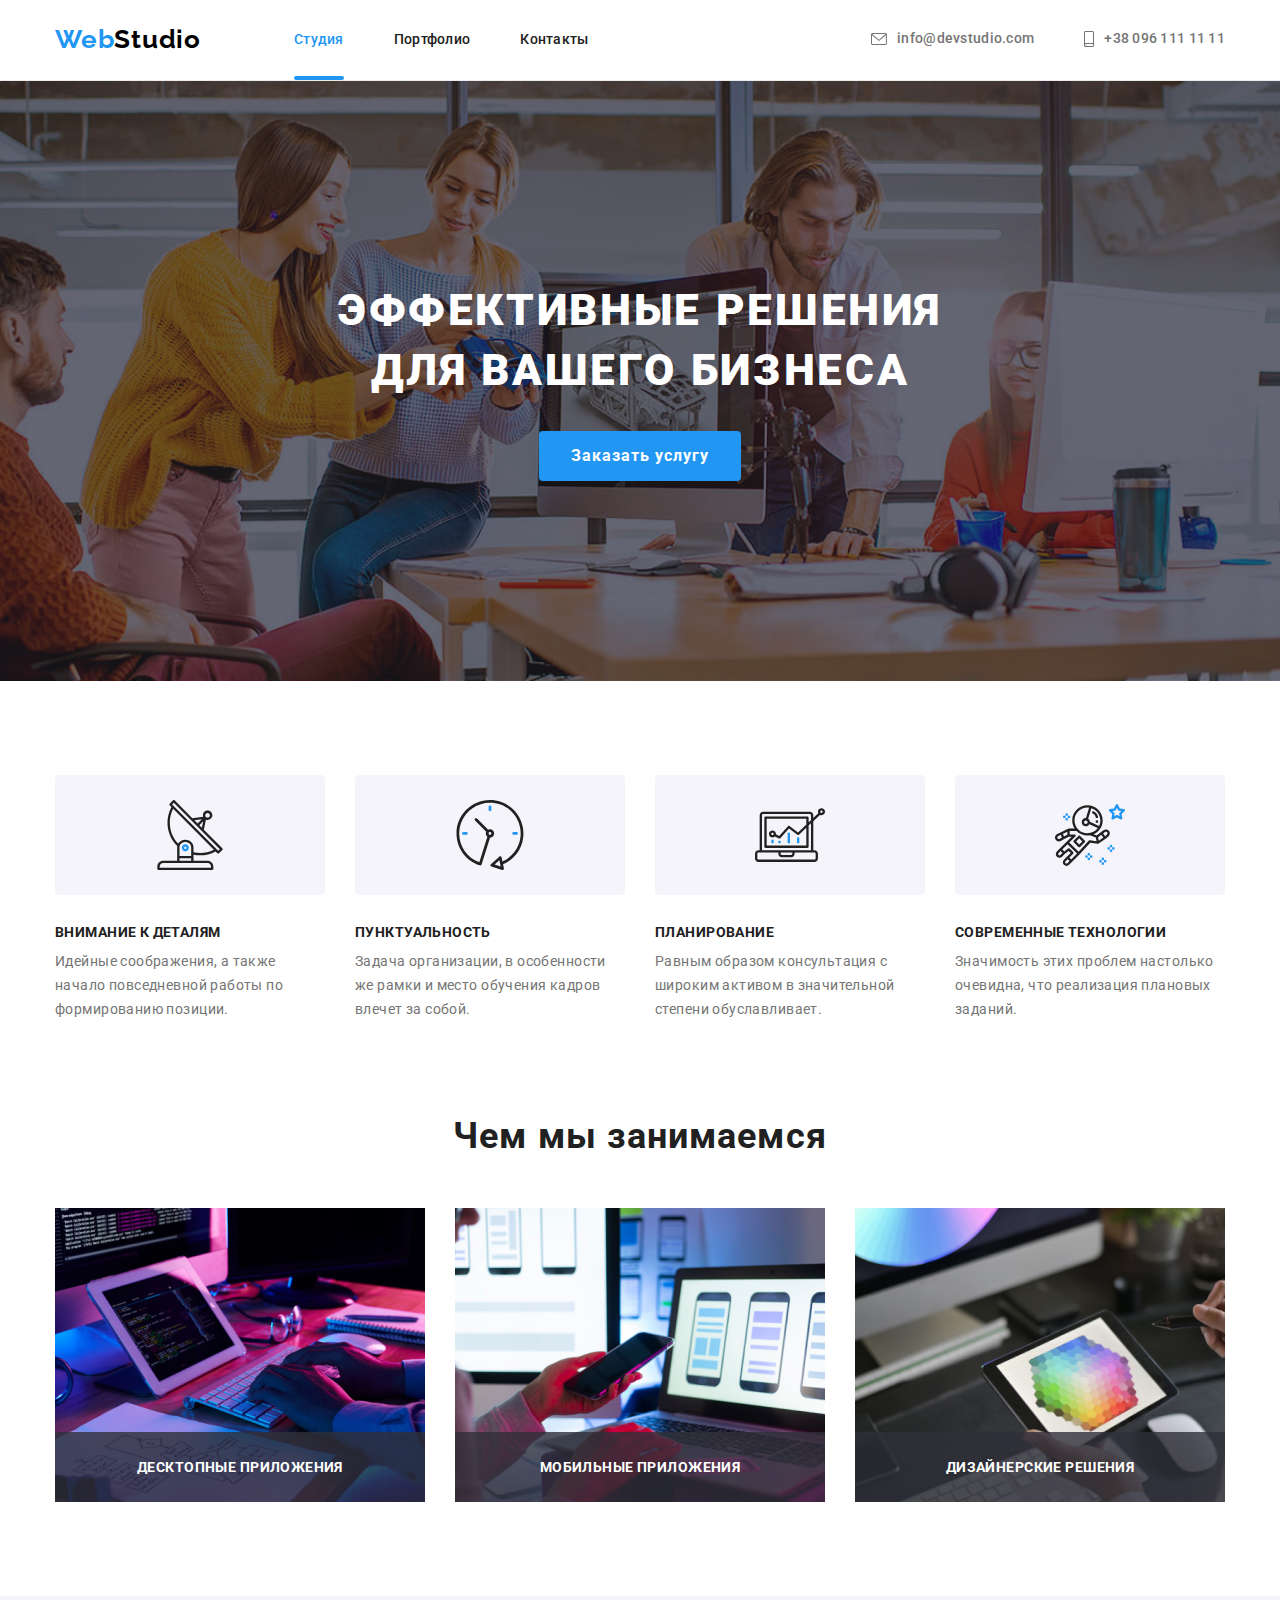
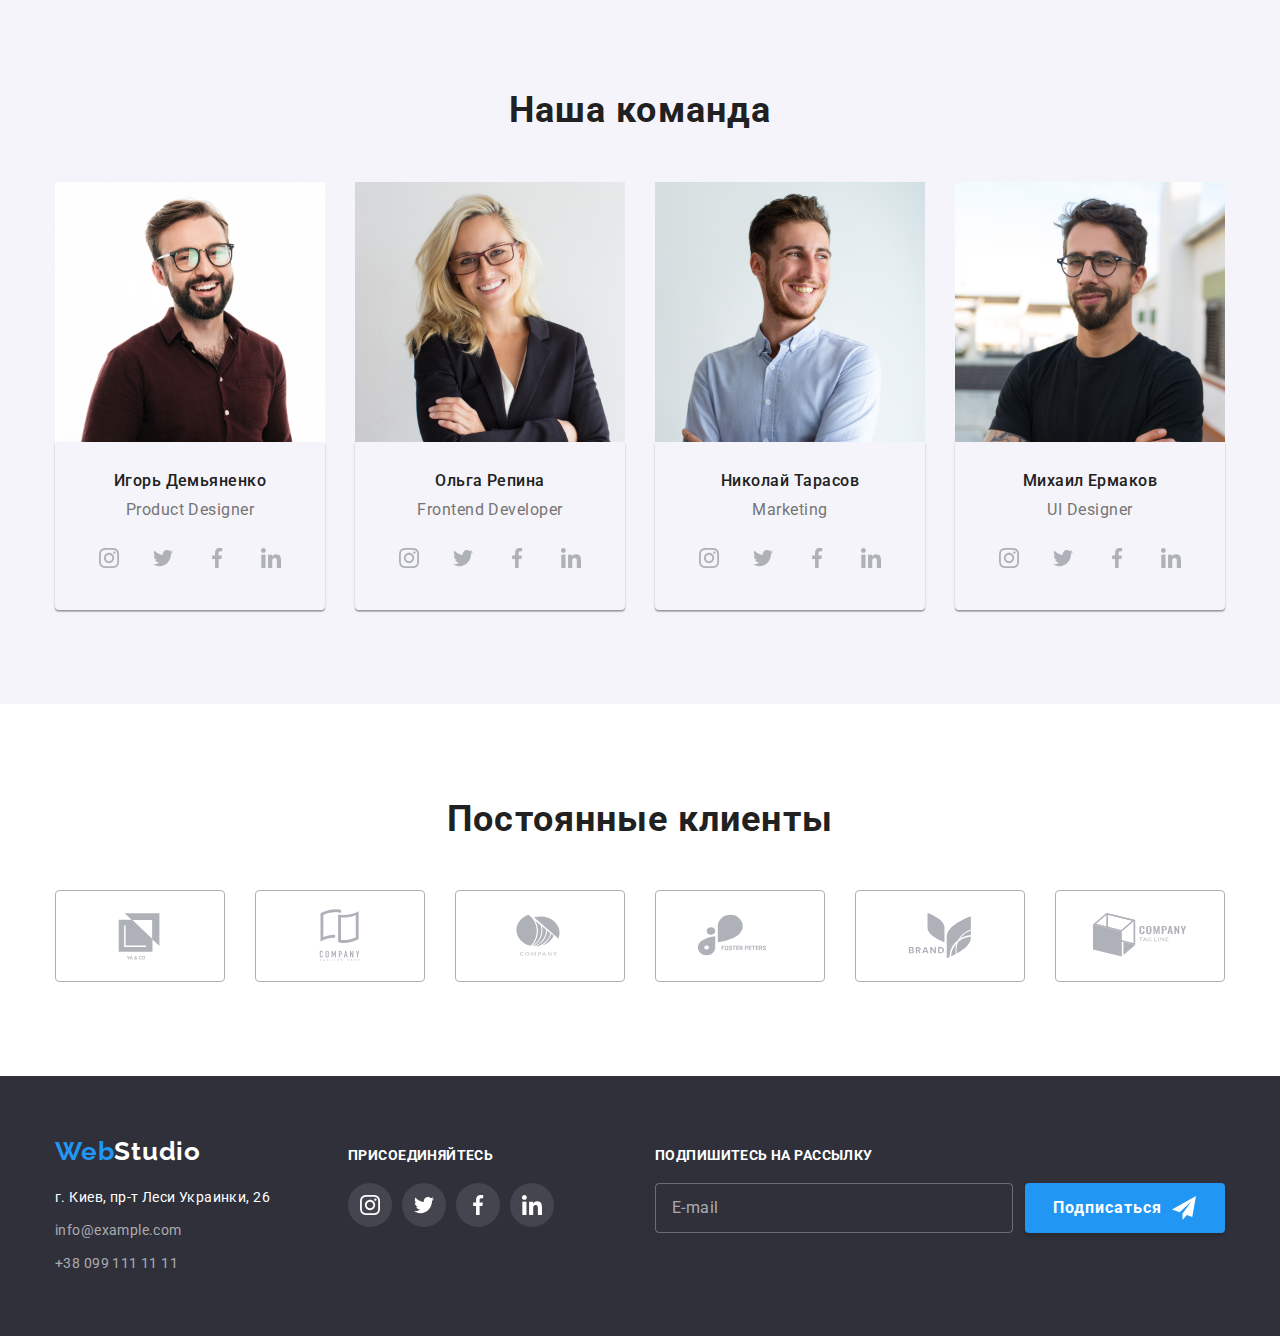
==== index.html @ 221e4234 "створив репозиторій" ====
<!DOCTYPE html>
<html lang="ru">
  <head>
    <meta charset="UTF-8" />
    <meta http-equiv="X-UA-Compatible" content="IE=edge" />
    <meta name="viewport" content="width=device-width, initial-scale=1.0" />
    <title>Студия</title>
    <link rel="preconnect" href="https://fonts.gstatic.com" />
    <link
      href="https://fonts.googleapis.com/css2?family=Raleway:wght@700&family=Roboto:wght@400;500;700;900&display=swap"
      rel="stylesheet"
    />
    <link
      rel="stylesheet"
      href="https://cdnjs.cloudflare.com/ajax/libs/modern-normalize/1.1.0/modern-normalize.min.css"
    />
    <link rel="stylesheet" href="./css/styles.css" />
  </head>
  <body>
    <!--HEADER-->
    <header class="header">
      <div class="container header-container">
        <nav class="nav-header">
          <a class="header-logo link" href="index.html">
            <span class="logo-accent">Web</span>Studio</a
          >
          <ul class="menu list">
            <li class="menu-item">
              <a class="menu-link current link" href="index.html">Студия</a>
            </li>
            <li class="menu-item"><a class="menu-link link" href="portfolio.html">Портфолио</a></li>
            <li class="menu-item"><a class="menu-link link" href="">Контакты</a></li>
          </ul>
        </nav>
        <ul class="header-contacts list">
          <li class="contacts-item">
            <a class="header-contact link" href="mailto:info@devstudio.com">
              <svg class="icon-contact" width="16" height="12">
                <use href="./images/icons.svg#icon-envelope"></use>
              </svg>
              info@devstudio.com
            </a>
          </li>
          <li class="contacts-item">
            <a class="header-contact link" href="tel:+380961111111">
              <svg class="icon-contact" width="10" height="16">
                <use href="./images/icons.svg#icon-smartphone"></use>
              </svg>
              +38 096 111 11 11</a
            >
          </li>
        </ul>
      </div>
    </header>
    <main>
      <!--HERO-->

      <section class="hero section">
        <div class="container">
          <h1 class="title-hero">Эффективные решения для вашего бизнеса</h1>
          <button class="modal-btn" type="button" data-modal-open>Заказать услугу</button>
        </div>
      </section>
      <!--FEATURES-->
      <section class="features section">
        <div class="container">
          <h2 class="features-title visually-hidden">Особенности</h2>
          <ul class="features-list list">
            <li class="features-item">
              <div class="features-container">
                <svg class="icon-features" width="70" height="70">
                  <use href="./images/icons.svg#icon-antenna"></use>
                </svg>
              </div>
              <h3 class="features-subtitle">Внимание к деталям</h3>
              <p class="features-content">
                Идейные соображения, а также начало повседневной работы по формированию позиции.
              </p>
            </li>
            <li class="features-item">
              <div class="features-container">
                <svg class="icon-features" width="70" height="70">
                  <use href="./images/icons.svg#icon-clock"></use>
                </svg>
              </div>
              <h3 class="features-subtitle">Пунктуальность</h3>
              <p class="features-content">
                Задача организации, в особенности же рамки и место обучения кадров влечет за собой.
              </p>
            </li>
            <li class="features-item">
              <div class="features-container">
                <svg class="icon-features" width="70" height="70">
                  <use href="./images/icons.svg#icon-digram"></use>
                </svg>
              </div>
              <h3 class="features-subtitle">Планирование</h3>
              <p class="features-content">
                Равным образом консультация с широким активом в значительной степени обуславливает.
              </p>
            </li>
            <li class="features-item">
              <div class="features-container">
                <svg class="icon-features" width="70" height="70">
                  <use href="./images/icons.svg#icon-astronaut"></use>
                </svg>
              </div>
              <h3 class="features-subtitle">Современные технологии</h3>
              <p class="features-content">
                Значимость этих проблем настолько очевидна, что реализация плановых заданий.
              </p>
            </li>
          </ul>
        </div>
      </section>
      <!--WHAT ARE WE DOING-->
      <section class="activity">
        <div class="container">
          <h2 class="activity-title">Чем мы занимаемся</h2>
          <ul class="activity-list list">
            <li class="activity-item">
              <img
                class="activity-img"
                src="./images/what_are_we_doing/img.jpg"
                alt="Человек работает за компютером"
                width="370"
                height="294"
              />
              <div class="activity-container">
                <p class="activity-content">Десктопные приложения</p>
              </div>
            </li>
            <li class="activity-item">
              <img
                class="activity-img"
                src="./images/what_are_we_doing/img-1.jpg"
                alt="Человек работает за ноутбуком"
                width="370"
                height="294"
              />
              <div class="activity-container">
                <p class="activity-content">Мобильные приложения</p>
              </div>
            </li>
            <li class="activity-item">
              <img
                class="activity-img"
                src="./images/what_are_we_doing/img-2.jpg"
                alt="Человек работает c планшетом"
                width="370"
                height="294"
              />
              <div class="activity-container">
                <p class="activity-content">Дизайнерские решения</p>
              </div>
            </li>
          </ul>
        </div>
      </section>
      <!--OUR TEAM-->
      <section class="team section">
        <div class="container">
          <h2 class="team-title">Наша команда</h2>
          <ul class="team-list list">
            <li class="team-item">
              <img
                class="team-img"
                src="./images/our_team/img1.jpg"
                alt="Парень"
                width="270"
                height="260"
              />
              <div class="team-card">
                <h3 class="team-subtitle">Игорь Демьяненко</h3>
                <p class="team-content" lang="en">Product Designer</p>
                <ul class="social-list list">
                  <li class="social-item">
                    <a href="" class="social-link">
                      <svg class="icon-social" width="20" height="20">
                        <use href="./images/icons.svg#icon-instagram"></use>
                      </svg>
                    </a>
                  </li>
                  <li class="social-item">
                    <a href="" class="social-link">
                      <svg class="icon-social" width="20" height="20">
                        <use href="./images/icons.svg#icon-twitter"></use>
                      </svg>
                    </a>
                  </li>
                  <li class="social-item">
                    <a href="" class="social-link">
                      <svg class="icon-social" width="20" height="20">
                        <use href="./images/icons.svg#icon-facebook"></use>
                      </svg>
                    </a>
                  </li>
                  <li class="social-item">
                    <a href="" class="social-link">
                      <svg class="icon-social" width="20" height="20">
                        <use href="./images/icons.svg#icon-linkedin"></use>
                      </svg>
                    </a>
                  </li>
                </ul>
              </div>
            </li>
            <li class="team-item">
              <img
                class="team-img"
                src="./images/our_team/img2.jpg"
                alt="Девушка"
                width="270"
                height="260"
              />
              <div class="team-card">
                <h3 class="team-subtitle">Ольга Репина</h3>
                <p class="team-content" lang="en">Frontend Developer</p>
                <ul class="social-list list">
                  <li class="social-item">
                    <a href="" class="social-link">
                      <svg class="icon-social" width="20" height="20">
                        <use href="./images/icons.svg#icon-instagram"></use>
                      </svg>
                    </a>
                  </li>
                  <li class="social-item">
                    <a href="" class="social-link">
                      <svg class="icon-social" width="20" height="20">
                        <use href="./images/icons.svg#icon-twitter"></use>
                      </svg>
                    </a>
                  </li>
                  <li class="social-item">
                    <a href="" class="social-link">
                      <svg class="icon-social" width="20" height="20">
                        <use href="./images/icons.svg#icon-facebook"></use>
                      </svg>
                    </a>
                  </li>
                  <li class="social-item">
                    <a href="" class="social-link">
                      <svg class="icon-social" width="20" height="20">
                        <use href="./images/icons.svg#icon-linkedin"></use>
                      </svg>
                    </a>
                  </li>
                </ul>
              </div>
            </li>
            <li class="team-item">
              <img
                class="team-img"
                src="./images/our_team/img3.jpg"
                alt="Парень"
                width="270"
                height="260"
              />
              <div class="team-card">
                <h3 class="team-subtitle">Николай Тарасов</h3>
                <p class="team-content" lang="en">Marketing</p>
                <ul class="social-list list">
                  <li class="social-item">
                    <a href="" class="social-link">
                      <svg class="icon-social" width="20" height="20">
                        <use href="./images/icons.svg#icon-instagram"></use>
                      </svg>
                    </a>
                  </li>
                  <li class="social-item">
                    <a href="" class="social-link">
                      <svg class="icon-social" width="20" height="20">
                        <use href="./images/icons.svg#icon-twitter"></use>
                      </svg>
                    </a>
                  </li>
                  <li class="social-item">
                    <a href="" class="social-link">
                      <svg class="icon-social" width="20" height="20">
                        <use href="./images/icons.svg#icon-facebook"></use>
                      </svg>
                    </a>
                  </li>
                  <li class="social-item">
                    <a href="" class="social-link">
                      <svg class="icon-social" width="20" height="20">
                        <use href="./images/icons.svg#icon-linkedin"></use>
                      </svg>
                    </a>
                  </li>
                </ul>
              </div>
            </li>
            <li class="team-item">
              <img
                class="team-img"
                src="./images/our_team/img4.jpg"
                alt="Парень"
                width="270"
                height="260"
              />
              <div class="team-card">
                <h3 class="team-subtitle">Михаил Ермаков</h3>
                <p class="team-content" lang="en">UI Designer</p>
                <ul class="social-list list">
                  <li class="social-item">
                    <a href="" class="social-link">
                      <svg class="icon-social" width="20" height="20">
                        <use href="./images/icons.svg#icon-instagram"></use>
                      </svg>
                    </a>
                  </li>
                  <li class="social-item">
                    <a href="" class="social-link">
                      <svg class="icon-social" width="20" height="20">
                        <use href="./images/icons.svg#icon-twitter"></use>
                      </svg>
                    </a>
                  </li>
                  <li class="social-item">
                    <a href="" class="social-link">
                      <svg class="icon-social" width="20" height="20">
                        <use href="./images/icons.svg#icon-facebook"></use>
                      </svg>
                    </a>
                  </li>
                  <li class="social-item">
                    <a href="" class="social-link">
                      <svg class="icon-social" width="20" height="20">
                        <use href="./images/icons.svg#icon-linkedin"></use>
                      </svg>
                    </a>
                  </li>
                </ul>
              </div>
            </li>
          </ul>
        </div>
      </section>
      <!--CUSTOMERS-->
      <section class="customers section">
        <div class="container">
          <h2 class="customers-title">Постоянные клиенты</h2>
          <ul class="customers-list list">
            <li class="customers-item">
              <a href="" class="customers-link">
                <svg class="icon-customers" width="106" height="60">
                  <use href="./images/icons.svg#icon-logo"></use>
                </svg>
              </a>
            </li>
            <li class="customers-item">
              <a href="" class="customers-link">
                <svg class="icon-customers" width="106" height="60">
                  <use href="./images/icons.svg#icon-logoa"></use>
                </svg>
              </a>
            </li>
            <li class="customers-item">
              <a href="" class="customers-link">
                <svg class="icon-customers" width="106" height="60">
                  <use href="./images/icons.svg#icon-logob"></use>
                </svg>
              </a>
            </li>
            <li class="customers-item">
              <a href="" class="customers-link">
                <svg class="icon-customers" width="106" height="60">
                  <use href="./images/icons.svg#icon-logoc"></use>
                </svg>
              </a>
            </li>
            <li class="customers-item">
              <a href="" class="customers-link">
                <svg class="icon-customers" width="106" height="60">
                  <use href="./images/icons.svg#icon-logod"></use>
                </svg>
              </a>
            </li>
            <li class="customers-item">
              <a href="" class="customers-link">
                <svg class="icon-customers" width="106" height="60">
                  <use href="./images/icons.svg#icon-logoe"></use>
                </svg>
              </a>
            </li>
          </ul>
        </div>
      </section>
    </main>
    <!--FOOTER-->
    <footer class="footer">
      <div class="container footer-container">
        <div class="footer-nav">
          <a class="footer-logo link" href="index.html">
            <span class="logo-accent">Web</span>Studio</a
          >
          <address class="footer-address">
            <ul class="footer-list list">
              <li class="footer-item">
                <a
                  class="address-link link"
                  href="https://goo.gl/maps/ND7j1SrMeyqqvY4t7"
                  target="_blank"
                  rel="noopener noreferrer"
                  >г. Киев, пр-т Леси Украинки, 26</a
                >
              </li>
              <li class="footer-item">
                <a class="footer-contact link" href="mailto:info@example.com">info@example.com</a>
              </li>
              <li class="footer-item">
                <a class="footer-contact link" href="tel:+380991111111">+38 099 111 11 11</a>
              </li>
            </ul>
          </address>
        </div>

        <div class="join">
          <p class="footer-content">Присоединяйтесь</p>
          <ul class="join-list list">
            <li class="join-item">
              <a href="" class="join-link link">
                <svg class="icon-join" width="20" height="20">
                  <use href="./images/icons.svg#icon-instagram"></use>
                </svg>
              </a>
            </li>
            <li class="join-item">
              <a href="" class="join-link link">
                <svg class="icon-join" width="20" height="20">
                  <use href="./images/icons.svg#icon-twitter"></use>
                </svg>
              </a>
            </li>
            <li class="join-item">
              <a href="" class="join-link link">
                <svg class="icon-join" width="20" height="20">
                  <use href="./images/icons.svg#icon-facebook"></use>
                </svg>
              </a>
            </li>
            <li class="join-item">
              <a href="" class="join-link link">
                <svg class="icon-join" width="20" height="20">
                  <use href="./images/icons.svg#icon-linkedin"></use>
                </svg>
              </a>
            </li>
          </ul>
        </div>
        <form action="#" class="footer-form">
          <p class="footer-form-text">Подпишитесь на рассылку</p>
          <div class="footer-form-container">
            <input
              type="email"
              class="footer-input"
              placeholder="E-mail"
              name="user-mail"
              required
            />
            <button type="submit" class="footer-btn">Подписаться</button>
          </div>
        </form>
      </div>
    </footer>
    <div class="backdrop is-hidden" data-modal>
      <div class="modal">
        <button type="button" data-modal-close class="close-btn">
          <svg class="icon-cls" width="18px" height="18px">
            <use href="./images/icons.svg#icon-close"></use>
          </svg>
        </button>
        <form action="#" class="modal-form">
          <p class="modal-head">Оставьте свои данные, мы вам перезвоним</p>
          <label class="modal-field">
            Имя
            <span class="modal-input-container">
              <input
                type="text"
                class="modal-input"
                name="user-name"
                minlength="2"
                pattern="[a-zA-Zа-яёА-ЯЁ]+"
                title="Имя должно содержать только буквы"
                required
              />
              <svg class="icon-modal-form" width="18" height="18">
                <use href="./images/icons.svg#icon-person"></use>
              </svg>
            </span>
          </label>
          <label class="modal-field">
            Телефон
            <span class="modal-input-container">
              <input
                type="tel"
                class="modal-input"
                name="user-phone"
                pattern="[0-9]{3}-[0-9]{3}-[0-9]{2}-[0-9]{2}"
                title="067-123-45-67"
                required
              />
              <svg class="icon-modal-form" width="18" height="18">
                <use href="./images/icons.svg#icon-phone"></use>
              </svg>
            </span>
          </label>
          <label class="modal-field">
            Почта
            <span class="modal-input-container">
              <input type="email" class="modal-input" name="user-mail" required />
              <svg class="icon-modal-form" width="18" height="18">
                <use href="./images/icons.svg#icon-email"></use>
              </svg>
            </span>
          </label>
          <label class="modal-field-message">
            Комментарий
            <textarea
              name="user-message"
              class="modal-message"
              placeholder="Введите текст"
            ></textarea>
          </label>
          <input
            type="checkbox"
            class="modal-checkbox visually-hidden"
            name="accept-policy"
            id="accept-policy"
          />
          <label for="accept-policy" class="modal-checkbox-label"
            >Соглашаюсь с рассылкой и принимаю&nbsp;
            <a href="#" class="modal-label-link">Условия договора</a>
          </label>
          <button type="submit" class="modal-form-btn">Отправить</button>
        </form>
      </div>
    </div>
    <script src="./js/modal.js"></script>
  </body>
</html>
---- css/styles.css ----
:root {
  --accent-color: #2196f3;
  --main-color: #212121;
  --second-color: #757575;
  --third-color: #ffffff;
  --background-color: #c4c4c4;
  --footer-color: #2f303a;
  --logo-color: #000000;
  --button-color: #188ce8;
  --icons-color: #afb1b8;
  --social-color: rgba(255, 255, 255, 0.1);
  --contacts-color: rgba(255, 255, 255, 0.6);
  --gradient-color: rgba(47, 48, 58, 0.4);
  --activity-color: rgba(47, 48, 58, 0.8);
  --backdrop-color: rgba(0, 0, 0, 0.2);
  --container-color: #f5f4fa;
  --overlay-color: rgba(33, 150, 243, 0.9);
  --card-shadow: 0px 1px 3px rgba(0, 0, 0, 0.12), 0px 1px 1px rgba(0, 0, 0, 0.14),
    0px 2px 1px rgba(0, 0, 0, 0.2);
  --btn-shadow: 0px 3px 1px rgba(0, 0, 0, 0.1), 0px 1px 2px rgba(0, 0, 0, 0.08),
    0px 2px 2px rgba(0, 0, 0, 0.12);
  --portfolio-shadow: 0px 1px 1px rgba(0, 0, 0, 0.12), 0px 4px 4px rgba(0, 0, 0, 0.06),
    1px 4px 6px rgba(0, 0, 0, 0.16);
}
.list {
  list-style: none;
}
.link {
  text-decoration: none;
}
body {
  font-family: 'Roboto', sans-serif;
  color: var(--main-color);
}
h1,
h2,
h3,
p,
ul {
  margin-top: 0px;
  margin-bottom: 0px;
}
ul {
  padding-left: 0px;
}
img {
  display: block;
  max-width: 100%;
  height: auto;
}

.container {
  width: 1200px;
  margin-left: auto;
  margin-right: auto;
  padding-left: 15px;
  padding-right: 15px;
}

.visually-hidden {
  position: absolute;
  clip: rect(0 0 0 0);
  width: 1px;
  height: 1px;
  margin: -1px;
}
.section {
  padding-top: 94px;
  padding-bottom: 94px;
}

/*=======HEADER=========*/
.header-container {
  display: flex;
  align-items: center;
  justify-content: space-between;
}
.header {
  padding-top: 24px;
  padding-bottom: 25px;
  border-bottom: 1px solid #ececec;
}
.nav-header {
  display: flex;
  align-items: center;
}
.menu {
  display: flex;
  align-items: center;
}

.menu-item:not(:last-child) {
  margin-right: 50px;
}
.header-contacts {
  display: flex;
  align-items: center;
}
.logo-accent {
  font-family: 'Raleway', sans-serif;
  font-weight: 700;
  font-size: 26px;
  line-height: 1.19;
  letter-spacing: 0.03em;
  color: var(--accent-color);
}
.header-logo {
  font-family: 'Raleway', sans-serif;
  font-weight: 700;
  font-size: 26px;
  line-height: 1.19;
  letter-spacing: 0.03em;
  color: var(--logo-color);
  margin-right: 93px;
}

.menu-link {
  position: relative;
  font-weight: 500;
  font-size: 14px;
  line-height: 1.14;
  letter-spacing: 0.02em;
  color: var(--main-color);
  transition: color 250ms cubic-bezier(0.4, 0, 0.2, 1);
}
.menu-link.current {
  color: var(--accent-color);
}
.menu-link.current::after {
  display: block;
  content: '';
  position: absolute;
  bottom: -33px;
  width: 100%;
  height: 4px;
  border-radius: 2px;
  background-color: var(--accent-color);
}

.menu-link:hover,
.menu-link:focus {
  color: var(--accent-color);
}
.header-contact {
  font-weight: 500;
  font-size: 14px;
  line-height: 1.14;
  letter-spacing: 0.02em;
  color: var(--second-color);
  display: flex;
  justify-content: center;
  align-items: center;
  transition: color 250ms cubic-bezier(0.4, 0, 0.2, 1);
}

.header-contact:hover,
.header-contact:focus {
  color: var(--accent-color);
}
.icon-contact {
  margin-right: 10px;
  display: block;
  fill: var(--second-color);
}
.header-contact:hover .icon-contact,
.header-contact:focus .icon-contact {
  fill: var(--accent-color);
}

.contacts-item:not(:last-child) {
  margin-right: 50px;
}

/*=======END HEADER=========*/
/*=======HERO=========*/
.hero {
  background-color: var(--background-color);
  text-align: center;
  padding-top: 200px;
  padding-bottom: 200px;
  max-width: 1600px;
  margin: auto;
  background-image: linear-gradient(var(--gradient-color), var(--gradient-color)),
    url(../images/hero/hero.jpg);
  background-repeat: no-repeat;
  background-position: center;
}

.title-hero {
  width: 696px;
  margin-bottom: 30px;
  margin-left: auto;
  margin-right: auto;
  font-weight: 900;
  font-size: 44px;
  line-height: 1.36;
  letter-spacing: 0.06em;
  text-transform: uppercase;
  color: var(--third-color);
}
.modal-btn {
  min-width: 200px;
  border-radius: 4px;
  padding: 10px 32px;
  border: 0px;
  font-family: 'Roboto', sans-serif;
  font-weight: 700;
  font-size: 16px;
  line-height: 1.87;
  letter-spacing: 0.06em;
  color: var(--third-color);
  cursor: pointer;
  background-color: var(--accent-color);
  transition: background-color 250ms cubic-bezier(0.4, 0, 0.2, 1);
}

.modal-btn:hover,
.modal-btn:focus {
  background-color: var(--button-color);
}
/*=======END HERO=========*/

/*=======FEATURES=========*/

.features-list {
  display: flex;
}
.features-item {
  width: 270px;
}
.features-container {
  display: flex;
  justify-content: center;
  align-items: center;
  width: 270px;
  height: 120px;
  background-color: var(--container-color);
  border-radius: 4px;
  margin-bottom: 30px;
}
.features-item:not(:last-child) {
  margin-right: 30px;
}
.features-subtitle {
  margin-bottom: 10px;
  font-weight: 700;
  font-size: 14px;
  line-height: 1.14;
  letter-spacing: 0.03em;
  text-transform: uppercase;
}
.features-content {
  font-size: 14px;
  line-height: 1.71;
  letter-spacing: 0.03em;
  color: var(--second-color);
}
/*=======END FEATURES=========*/

/*=======WHAT ARE WE DOING=========*/
.activity {
  padding-bottom: 94px;
}
.activity-item {
  position: relative;
  width: 370px;
}

.activity-title {
  font-weight: 700;
  font-size: 36px;
  line-height: 1.16;
  letter-spacing: 0.03em;
  text-align: center;
  margin-bottom: 50px;
}
.activity-list {
  display: flex;
  justify-content: space-between;
}
.activity-content {
  font-weight: bold;
  font-size: 14px;
  line-height: 16px;
  text-align: center;
  letter-spacing: 0.03em;
  text-transform: uppercase;
  color: var(--third-color);
}
.activity-container {
  position: absolute;
  transform: translateY(-100%);
  display: flex;
  align-items: center;
  justify-content: center;
  width: 100%;
  height: 70px;
  background-color: var(--activity-color);
}
/*=======END WHAT ARE WE DOING=========*/

/*=======OUR TEAM=========*/
.team {
  background-color: #f5f4fa;
}

.team-title {
  font-weight: 700;
  font-size: 36px;
  line-height: 1.16;
  letter-spacing: 0.03em;
  text-align: center;
  margin-bottom: 50px;
}
.team-list {
  display: flex;
  margin-top: -30px;
  margin-left: -30px;
  flex-wrap: wrap;
}
.team-item {
  width: 270px;
  margin-top: 30px;
  margin-left: 30px;
}
.team-card {
  box-shadow: var(--card-shadow);
  border-radius: 0px 0px 4px 4px;
  padding-top: 30px;
  padding-bottom: 30px;
}
.team-subtitle {
  font-weight: 500;
  font-size: 16px;
  line-height: 1.18;
  letter-spacing: 0.03em;
  text-align: center;
  margin-bottom: 10px;
}
.team-content {
  font-size: 16px;
  line-height: 1.18;
  letter-spacing: 0.03em;
  color: var(--second-color);
  text-align: center;
  margin-bottom: 16px;
}
.social-list {
  display: flex;
  justify-content: center;
}
.social-link {
  display: flex;
  justify-content: center;
  align-items: center;
  width: 44px;
  height: 44px;
  border-radius: 50%;
  fill: var(--icons-color);
  transition: fill 250ms cubic-bezier(0.4, 0, 0.2, 1),
    background-color 250ms cubic-bezier(0.4, 0, 0.2, 1);
}
.social-item:not(:last-child) {
  margin-right: 10px;
}
.social-link:hover,
.social-link:focus {
  background-color: var(--accent-color);
  fill: var(--third-color);
}
/*=======END OUR TEAM=========*/
/*=======CUSTOMERS=======*/
.customers-title {
  font-weight: 700;
  font-size: 36px;
  line-height: 42px;
  text-align: center;
  letter-spacing: 0.03em;
  margin-bottom: 50px;
}
.customers-list {
  display: flex;
  justify-content: space-between;
}
.customers-item {
  width: 170px;
  height: 92px;
}
.customers-link {
  display: flex;
  justify-content: center;
  align-items: center;
  width: 100%;
  height: 100%;
  border: var(--icons-color) 1px solid;
  border-radius: 4px;
  transition: border-color 250ms cubic-bezier(0.4, 0, 0.2, 1);
}

.customers-link:hover,
.customers-link:focus {
  fill: var(--accent-color);
  border-color: var(--accent-color);
}
.icon-customers {
  fill: var(--icons-color);
  transition: fill 250ms cubic-bezier(0.4, 0, 0.2, 1);
}
.customers-link:hover .icon-customers,
.customers-link:focus .icon-customers {
  fill: var(--accent-color);
}
/*=======END CUSTOMERS=======*/
/*=======FOOTER=========*/
.footer {
  background-color: var(--footer-color);
  padding-top: 60px;
  padding-bottom: 60px;
}

.footer-logo {
  display: inline-block;
  font-family: 'Raleway', sans-serif;
  font-weight: 700;
  font-size: 26px;
  line-height: 1.19;
  letter-spacing: 0.03em;
  color: var(--third-color);
  margin-bottom: 20px;
}
.footer-item:not(:last-child) {
  margin-bottom: 9px;
}
.address-link {
  display: inline-block;
  font-style: normal;
  font-weight: 400;
  font-size: 14px;
  line-height: 1.71;
  letter-spacing: 0.03em;
  color: var(--third-color);
  transition: color 250ms cubic-bezier(0.4, 0, 0.2, 1);
}
.address-link:hover,
.address-link:focus {
  color: var(--accent-color);
}
.footer-contact {
  display: inline-block;
  font-style: normal;
  font-weight: 400;
  font-size: 14px;
  line-height: 1.71;
  letter-spacing: 0.03em;
  color: var(--contacts-color);
  transition: color 250ms cubic-bezier(0.4, 0, 0.2, 1);
}
.footer-contact:hover,
.footer-contact:focus {
  color: var(--accent-color);
}
.footer-content {
  font-weight: bold;
  font-size: 14px;
  line-height: 16px;
  letter-spacing: 0.03em;
  text-transform: uppercase;
  color: var(--third-color);
  margin-bottom: 20px;
}
.footer-container {
  display: flex;
  align-items: baseline;
  justify-content: space-between;
}

.join-list {
  display: flex;
}
.footer-nav {
  margin-right: 70px;
}
.icon-join {
  fill: var(--third-color);
}
.join-link {
  display: flex;
  justify-content: center;
  align-items: center;
  border-radius: 50%;
  width: 44px;
  height: 44px;
  background-color: var(--social-color);
  transition: background-color 250ms cubic-bezier(0.4, 0, 0.2, 1);
}
.join-link:hover,
.join-link:focus {
  background-color: var(--accent-color);
}
.join-item:not(:last-child) {
  margin-right: 10px;
}
.footer-form {
  margin-left: 93px;
}
.footer-form-text {
  font-weight: bold;
  font-size: 14px;
  line-height: 16px;
  letter-spacing: 0.03em;
  text-transform: uppercase;
  color: var(--third-color);
  margin-bottom: 20px;
}
.footer-form-container {
  display: flex;
  align-items: center;
}
.footer-input {
  width: 358px;
  height: 50px;
  border: 1px solid rgba(255, 255, 255, 0.3);
  border-radius: 4px;
  background-color: inherit;
  padding-left: 16px;
  color: var(--third-color);
  outline: none;
  margin-right: 12px;
}
.footer-input::placeholder {
  font-size: 16px;
  line-height: 20px;
  align-items: center;
  letter-spacing: 0.03em;
  color: var(--contacts-color);
}

.footer-btn {
  display: flex;
  align-items: center;
  min-width: 200px;
  background: var(--accent-color);
  box-shadow: 0px 4px 4px rgba(0, 0, 0, 0.15);
  border-radius: 4px;
  border: 0px;
  color: var(--third-color);
  font-weight: bold;
  font-size: 16px;
  line-height: 30px;
  text-align: center;
  letter-spacing: 0.06em;
  cursor: pointer;
  padding: 10px 28px;
}
.footer-btn::after {
  content: '';
  margin-left: 10px;
  width: 24px;
  height: 24px;
  background-image: url(../images/send.svg);
}
/*=======END FOOTER=========*/
/*=======PORTFOLIO=========*/
.portfolio-filter {
  display: flex;
  margin-bottom: 50px;
  justify-content: center;
}

.filter-item:not(:last-child) {
  margin-right: 8px;
}
.filter-btn {
  padding: 6px 22px;
  font-weight: 500;
  font-size: 16px;
  line-height: 1.62;
  letter-spacing: 0.03em;
  cursor: pointer;
  border-radius: 4px;
  background-color: #f5f4fa;
  color: var(--main-color);
  border: none;
  transition: color 250ms cubic-bezier(0.4, 0, 0.2, 1),
    background-color 250ms cubic-bezier(0.4, 0, 0.2, 1),
    box-shadow 250ms cubic-bezier(0.4, 0, 0.2, 1);
}
.filter-btn:hover,
.filter-btn:focus {
  color: var(--third-color);
  background-color: var(--accent-color);
  box-shadow: var(--btn-shadow);
}
.portfolio-list {
  display: flex;
  flex-wrap: wrap;
  margin-top: -30px;
  margin-left: -30px;
}
.portfolio-item {
  width: 370px;
  margin-top: 30px;
  margin-left: 30px;
}
.portfolio-img-overlay {
  position: relative;
  overflow: hidden;
}
.overlay {
  font-size: 18px;
  line-height: 28px;
  letter-spacing: 0.03em;
  color: var(--third-color);
  background-color: var(--overlay-color);
  padding: 63px 24px;
  position: absolute;
  overflow: auto;
  top: 0;
  left: 0;
  width: 100%;
  height: 100%;
  transform: translateY(100%);
  transition: transform 250ms cubic-bezier(0.4, 0, 0.2, 1);
}
.portfolio-link {
  display: block;
  text-decoration: none;
  color: inherit;
  transition: box-shadow 250ms cubic-bezier(0.4, 0, 0.2, 1);
}
.portfolio-link:hover,
.portfolio-link:focus {
  box-shadow: var(--portfolio-shadow);
}
.portfolio-link:hover .overlay,
.portfolio-link:focus .overlay {
  transform: translateY(0);
}
.project-card {
  padding: 20px 24px;
  border: 1px solid #eeeeee;
  border-top: none;
}
.portfolio-subtitle {
  font-weight: 700;
  font-size: 18px;
  line-height: 2;
  letter-spacing: 0.06em;
  margin-bottom: 4px;
}
.portfolio-text {
  font-size: 16px;
  line-height: 1.87;
  letter-spacing: 0.03em;
  color: var(--second-color);
}

/*=======END PORTFOLIO=========*/

.backdrop {
  position: fixed;
  top: 0;
  left: 0;
  width: 100vw;
  height: 100vh;
  background-color: var(--backdrop-color);
  transition: opacity 250ms linear, visibility 250ms linear;
}

.modal {
  position: absolute;
  left: 50%;
  top: 50%;
  width: 528px;
  height: 581px;
  background-color: var(--third-color);
  transform: translate(-50%, -50%);
  padding: 40px;
}
.close-btn {
  position: absolute;
  top: 8px;
  right: 8px;
  display: flex;
  justify-content: center;
  align-items: center;
  width: 30px;
  height: 30px;
  border-radius: 50%;
  border: 1px solid rgba(0, 0, 0, 0.1);
  background-color: var(--third-color);
  cursor: pointer;
  padding: 0;
  transition: fill 250ms cubic-bezier(0.4, 0, 0.2, 1);
}
.close-btn:hover,
.close-btn:focus {
  fill: var(--accent-color);
}

.is-hidden {
  opacity: 0;
  visibility: hidden;
  pointer-events: none;
}
.modal-form {
  display: flex;
  flex-direction: column;
}
.modal-head {
  font-weight: 700;
  font-size: 20px;
  line-height: 23px;
  text-align: center;
  letter-spacing: 0.03em;
  margin-bottom: 12px;
}
.modal-field {
  font-size: 12px;
  line-height: 14px;
  letter-spacing: 0.01em;
  color: var(--second-color);
  margin-bottom: 10px;
}
.modal-field-message {
  font-size: 12px;
  line-height: 14px;
  letter-spacing: 0.01em;
  color: var(--second-color);
}
.modal-input-container {
  position: relative;
  display: block;
  margin-top: 4px;
}

.modal-input {
  width: 100%;
  height: 40px;
  border: 1px solid rgba(33, 33, 33, 0.2);
  border-radius: 4px;
  padding-left: 42px;
  transition: border-color 250ms cubic-bezier(0.4, 0, 0.2, 1);
}
.modal-input:focus {
  outline: none;
  border-color: var(--accent-color);
}
.modal-input:focus ~ .icon-modal-form {
  fill: var(--accent-color);
}
.icon-modal-form {
  position: absolute;
  top: 50%;
  left: 12px;
  transform: translateY(-50%);
  transition: fill 250ms cubic-bezier(0.4, 0, 0.2, 1);
}

.modal-message {
  width: 100%;
  height: 120px;
  margin-top: 4px;
  border: 1px solid rgba(33, 33, 33, 0.2);
  border-radius: 4px;
  transition: border-color 250ms cubic-bezier(0.4, 0, 0.2, 1);
  padding: 12px 16px;
  resize: none;
}
.modal-message::placeholder {
  font-size: 14px;
  line-height: 16px;
  letter-spacing: 0.01em;
  color: rgba(117, 117, 117, 0.5);
}
.modal-message:focus {
  outline: none;
  border-color: var(--accent-color);
}

.modal-checkbox-label::before {
  display: inline-block;
  content: '';
  width: 16px;
  height: 15px;
  background-image: url(../images/vector.svg);
  margin-right: 8px;
}
.modal-checkbox:checked ~ .modal-checkbox-label::before {
  display: inline-block;
  content: '';
  width: 16px;
  height: 15px;
  background-image: url(../images/check.svg);
}
.modal-checkbox:focus ~ .modal-checkbox-label::before {
  outline: 2px solid var(--accent-color);
}

.modal-checkbox-label {
  display: flex;
  align-items: center;
  justify-content: center;
  font-size: 14px;
  line-height: 24px;
  letter-spacing: 0.03em;
  color: var(--second-color);
  margin-top: 20px;
  margin-bottom: 30px;
}
.modal-label-link {
  color: var(--accent-color);
}
.modal-form-btn {
  align-self: center;
  min-width: 200px;
  border: 0px;
  padding: 10px 55px;
  background-color: var(--accent-color);
  box-shadow: 0px 4px 4px rgba(0, 0, 0, 0.15);
  border-radius: 4px;
  font-family: Roboto;
  font-weight: bold;
  font-size: 16px;
  line-height: 30px;
  text-align: center;
  letter-spacing: 0.06em;
  color: var(--third-color);
  transition: background-color 250ms cubic-bezier(0.4, 0, 0.2, 1);
  cursor: pointer;
}

.modal-form-btn:hover,
.modal-form-btn:focus {
  background-color: var(--button-color);
}
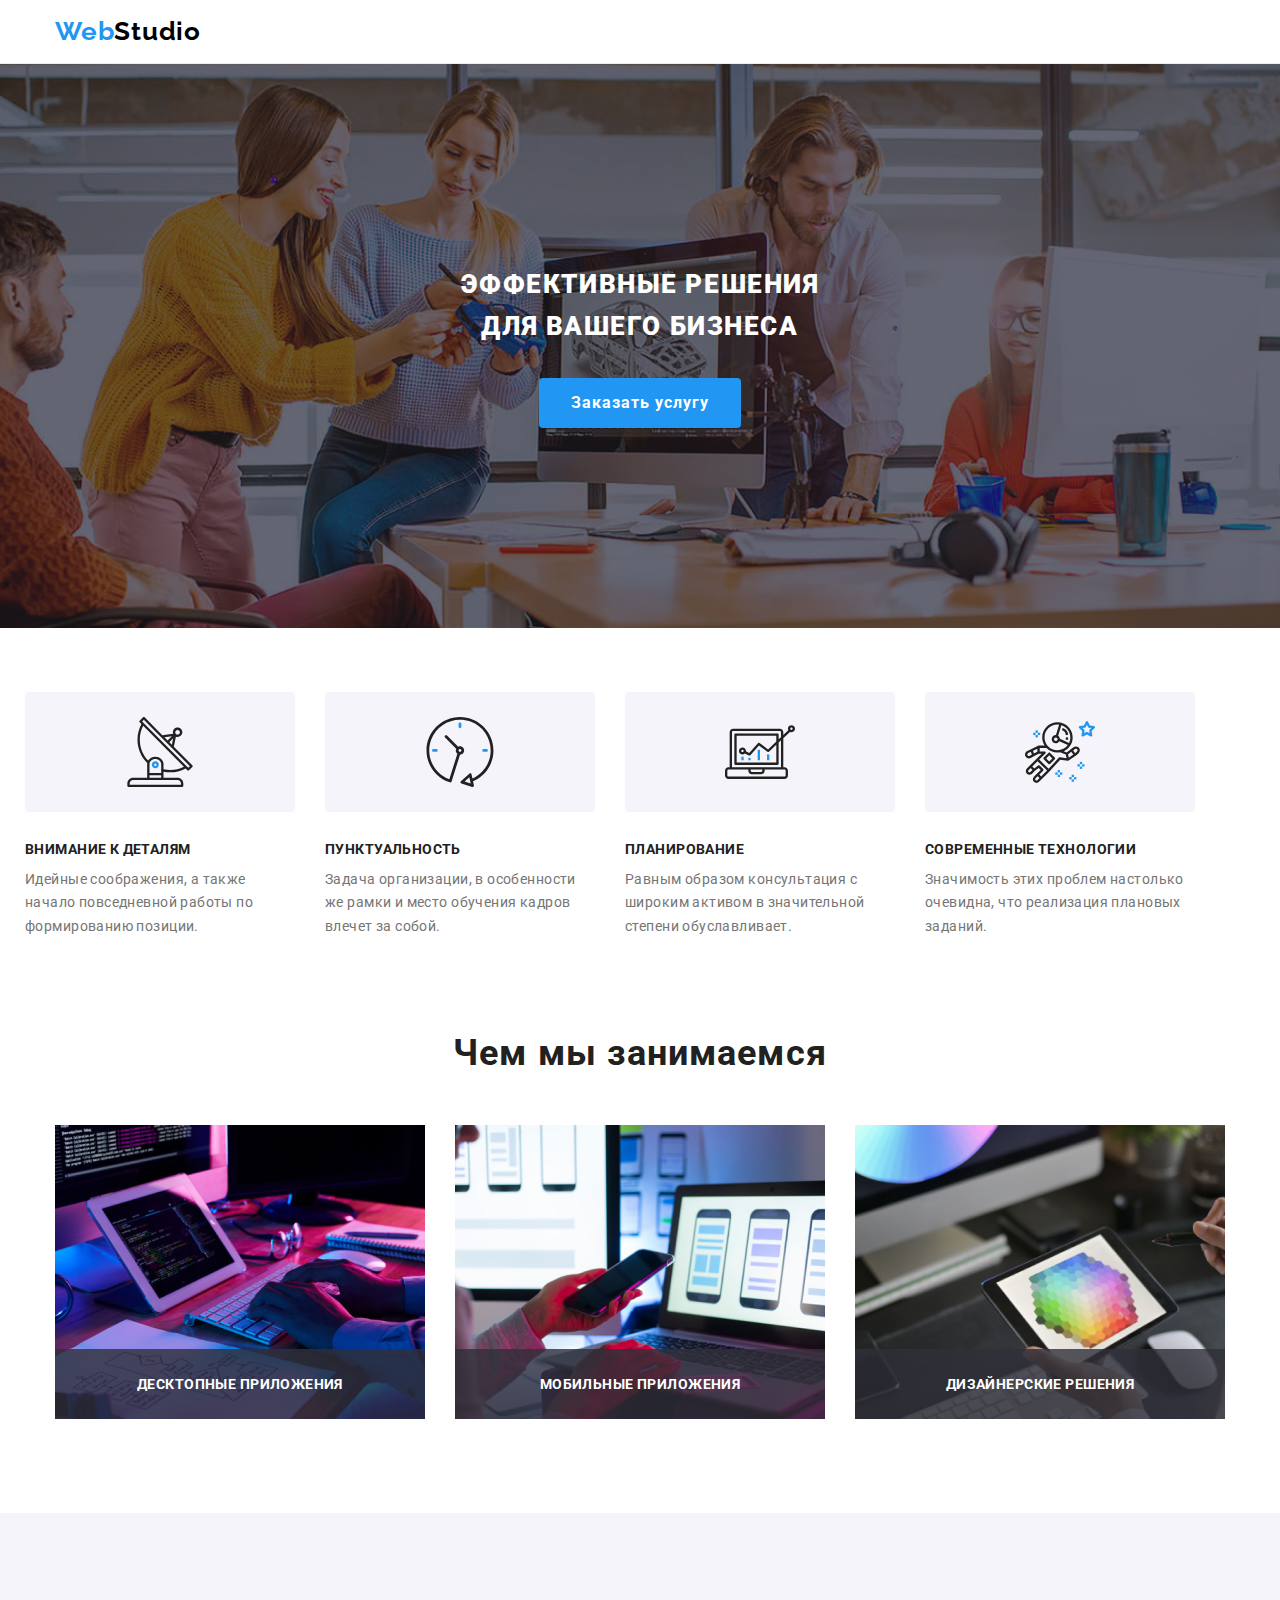
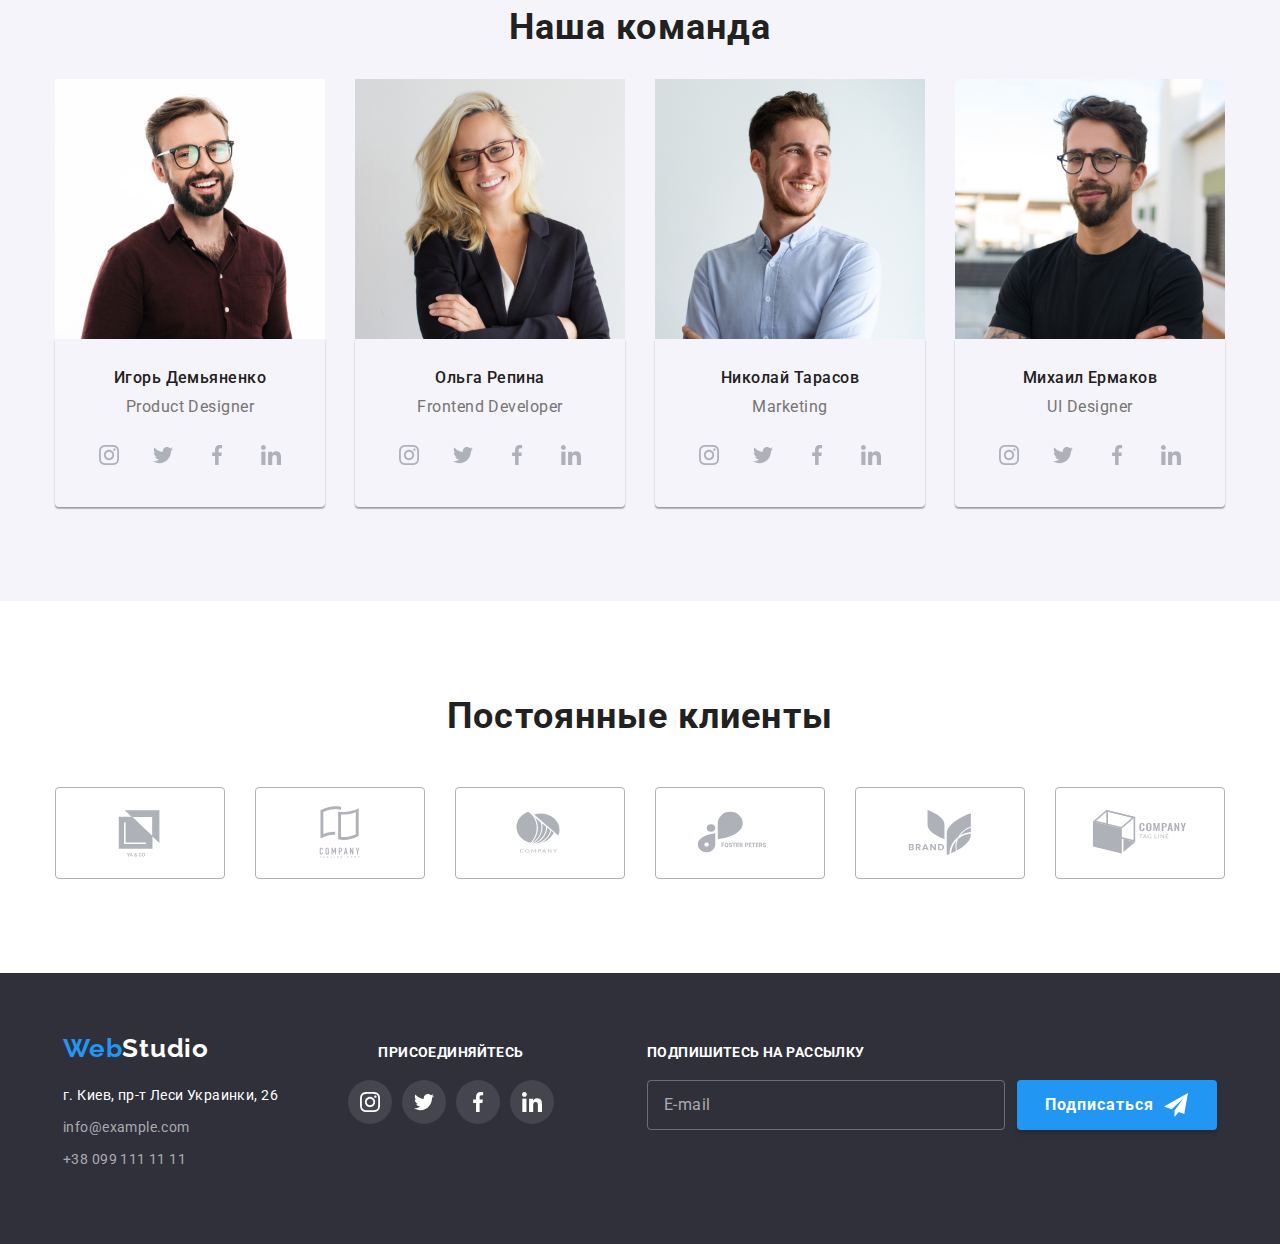
==== commit be8b2bba: "все окрім хедера" ====
--- a/index.html
+++ b/index.html
@@ -14,36 +14,38 @@
       rel="stylesheet"
       href="https://cdnjs.cloudflare.com/ajax/libs/modern-normalize/1.1.0/modern-normalize.min.css"
     />
-    <link rel="stylesheet" href="./css/styles.css" />
+    <link rel="stylesheet" href="./css/main.min.css" />
   </head>
   <body>
     <!--HEADER-->
     <header class="header">
       <div class="container header-container">
-        <nav class="nav-header">
-          <a class="header-logo link" href="index.html">
-            <span class="logo-accent">Web</span>Studio</a
+        <nav class="nav nav_header">
+          <a class="logo logo_color_black link" href="index.html">
+            <span class="logo__accent">Web</span>Studio</a
           >
           <ul class="menu list">
-            <li class="menu-item">
-              <a class="menu-link current link" href="index.html">Студия</a>
-            </li>
-            <li class="menu-item"><a class="menu-link link" href="portfolio.html">Портфолио</a></li>
-            <li class="menu-item"><a class="menu-link link" href="">Контакты</a></li>
+            <li class="menu__item">
+              <a class="menu__link menu__link_current link" href="index.html">Студия</a>
+            </li>
+            <li class="menu__item">
+              <a class="menu__link link" href="portfolio.html">Портфолио</a>
+            </li>
+            <li class="menu__item"><a class="menu__link link" href="">Контакты</a></li>
           </ul>
         </nav>
-        <ul class="header-contacts list">
-          <li class="contacts-item">
-            <a class="header-contact link" href="mailto:info@devstudio.com">
-              <svg class="icon-contact" width="16" height="12">
+        <ul class="contacts list">
+          <li class="contacts__item">
+            <a class="contacts__link link" href="mailto:info@devstudio.com">
+              <svg class="contacts__icon" width="16" height="12">
                 <use href="./images/icons.svg#icon-envelope"></use>
               </svg>
               info@devstudio.com
             </a>
           </li>
-          <li class="contacts-item">
-            <a class="header-contact link" href="tel:+380961111111">
-              <svg class="icon-contact" width="10" height="16">
+          <li class="contacts__item">
+            <a class="contacts__link link" href="tel:+380961111111">
+              <svg class="contacts__icon" width="10" height="16">
                 <use href="./images/icons.svg#icon-smartphone"></use>
               </svg>
               +38 096 111 11 11</a
@@ -54,59 +56,58 @@
     </header>
     <main>
       <!--HERO-->
-
       <section class="hero section">
         <div class="container">
-          <h1 class="title-hero">Эффективные решения для вашего бизнеса</h1>
+          <h1 class="hero__title">Эффективные решения для вашего бизнеса</h1>
           <button class="modal-btn" type="button" data-modal-open>Заказать услугу</button>
         </div>
       </section>
       <!--FEATURES-->
       <section class="features section">
         <div class="container">
-          <h2 class="features-title visually-hidden">Особенности</h2>
-          <ul class="features-list list">
-            <li class="features-item">
-              <div class="features-container">
-                <svg class="icon-features" width="70" height="70">
+          <h2 class="features__title visually-hidden">Особенности</h2>
+          <ul class="features__list list">
+            <li class="features__item">
+              <div class="features__container">
+                <svg class="features__icon" width="70" height="70">
                   <use href="./images/icons.svg#icon-antenna"></use>
                 </svg>
               </div>
-              <h3 class="features-subtitle">Внимание к деталям</h3>
-              <p class="features-content">
+              <h3 class="features__subtitle">Внимание к деталям</h3>
+              <p class="features__content">
                 Идейные соображения, а также начало повседневной работы по формированию позиции.
               </p>
             </li>
-            <li class="features-item">
-              <div class="features-container">
-                <svg class="icon-features" width="70" height="70">
+            <li class="features__item">
+              <div class="features__container">
+                <svg class="features__icon" width="70" height="70">
                   <use href="./images/icons.svg#icon-clock"></use>
                 </svg>
               </div>
-              <h3 class="features-subtitle">Пунктуальность</h3>
-              <p class="features-content">
+              <h3 class="features__subtitle">Пунктуальность</h3>
+              <p class="features__content">
                 Задача организации, в особенности же рамки и место обучения кадров влечет за собой.
               </p>
             </li>
-            <li class="features-item">
-              <div class="features-container">
-                <svg class="icon-features" width="70" height="70">
+            <li class="features__item">
+              <div class="features__container">
+                <svg class="features__icon" width="70" height="70">
                   <use href="./images/icons.svg#icon-digram"></use>
                 </svg>
               </div>
-              <h3 class="features-subtitle">Планирование</h3>
-              <p class="features-content">
+              <h3 class="features__subtitle">Планирование</h3>
+              <p class="features__content">
                 Равным образом консультация с широким активом в значительной степени обуславливает.
               </p>
             </li>
-            <li class="features-item">
-              <div class="features-container">
-                <svg class="icon-features" width="70" height="70">
+            <li class="features__item">
+              <div class="features__container">
+                <svg class="features__icon" width="70" height="70">
                   <use href="./images/icons.svg#icon-astronaut"></use>
                 </svg>
               </div>
-              <h3 class="features-subtitle">Современные технологии</h3>
-              <p class="features-content">
+              <h3 class="features__subtitle">Современные технологии</h3>
+              <p class="features__content">
                 Значимость этих проблем настолько очевидна, что реализация плановых заданий.
               </p>
             </li>
@@ -116,42 +117,42 @@
       <!--WHAT ARE WE DOING-->
       <section class="activity">
         <div class="container">
-          <h2 class="activity-title">Чем мы занимаемся</h2>
-          <ul class="activity-list list">
-            <li class="activity-item">
+          <h2 class="activity__title">Чем мы занимаемся</h2>
+          <ul class="activity__list list">
+            <li class="activity__item">
               <img
-                class="activity-img"
+                class="activity__img"
                 src="./images/what_are_we_doing/img.jpg"
                 alt="Человек работает за компютером"
                 width="370"
                 height="294"
               />
-              <div class="activity-container">
-                <p class="activity-content">Десктопные приложения</p>
-              </div>
-            </li>
-            <li class="activity-item">
+              <div class="activity__container">
+                <p class="activity__content">Десктопные приложения</p>
+              </div>
+            </li>
+            <li class="activity__item">
               <img
-                class="activity-img"
+                class="activity__img"
                 src="./images/what_are_we_doing/img-1.jpg"
                 alt="Человек работает за ноутбуком"
                 width="370"
                 height="294"
               />
-              <div class="activity-container">
-                <p class="activity-content">Мобильные приложения</p>
-              </div>
-            </li>
-            <li class="activity-item">
+              <div class="activity__container">
+                <p class="activity__content">Мобильные приложения</p>
+              </div>
+            </li>
+            <li class="activity__item">
               <img
-                class="activity-img"
+                class="activity__img"
                 src="./images/what_are_we_doing/img-2.jpg"
                 alt="Человек работает c планшетом"
                 width="370"
                 height="294"
               />
-              <div class="activity-container">
-                <p class="activity-content">Дизайнерские решения</p>
+              <div class="activity__container">
+                <p class="activity__content">Дизайнерские решения</p>
               </div>
             </li>
           </ul>
@@ -160,44 +161,38 @@
       <!--OUR TEAM-->
       <section class="team section">
         <div class="container">
-          <h2 class="team-title">Наша команда</h2>
-          <ul class="team-list list">
-            <li class="team-item">
-              <img
-                class="team-img"
-                src="./images/our_team/img1.jpg"
-                alt="Парень"
-                width="270"
-                height="260"
-              />
-              <div class="team-card">
-                <h3 class="team-subtitle">Игорь Демьяненко</h3>
-                <p class="team-content" lang="en">Product Designer</p>
+          <h2 class="team__title">Наша команда</h2>
+          <ul class="team__list list">
+            <li class="team__item">
+              <img class="team__img" src="./images/our_team/img1.jpg" alt="Парень" />
+              <div class="team__card">
+                <h3 class="team__subtitle">Игорь Демьяненко</h3>
+                <p class="team__content" lang="en">Product Designer</p>
                 <ul class="social-list list">
-                  <li class="social-item">
-                    <a href="" class="social-link">
-                      <svg class="icon-social" width="20" height="20">
+                  <li class="social-list__item">
+                    <a href="" class="social-list__link">
+                      <svg class="social-list__icon" width="20" height="20">
                         <use href="./images/icons.svg#icon-instagram"></use>
                       </svg>
                     </a>
                   </li>
-                  <li class="social-item">
-                    <a href="" class="social-link">
-                      <svg class="icon-social" width="20" height="20">
+                  <li class="social-list__item">
+                    <a href="" class="social-list__link">
+                      <svg class="social-list__icon" width="20" height="20">
                         <use href="./images/icons.svg#icon-twitter"></use>
                       </svg>
                     </a>
                   </li>
-                  <li class="social-item">
-                    <a href="" class="social-link">
-                      <svg class="icon-social" width="20" height="20">
+                  <li class="social-list__item">
+                    <a href="" class="social-list__link">
+                      <svg class="social-list__icon" width="20" height="20">
                         <use href="./images/icons.svg#icon-facebook"></use>
                       </svg>
                     </a>
                   </li>
-                  <li class="social-item">
-                    <a href="" class="social-link">
-                      <svg class="icon-social" width="20" height="20">
+                  <li class="social-list__item">
+                    <a href="" class="social-list__link">
+                      <svg class="social-list__icon" width="20" height="20">
                         <use href="./images/icons.svg#icon-linkedin"></use>
                       </svg>
                     </a>
@@ -205,42 +200,36 @@
                 </ul>
               </div>
             </li>
-            <li class="team-item">
-              <img
-                class="team-img"
-                src="./images/our_team/img2.jpg"
-                alt="Девушка"
-                width="270"
-                height="260"
-              />
-              <div class="team-card">
-                <h3 class="team-subtitle">Ольга Репина</h3>
-                <p class="team-content" lang="en">Frontend Developer</p>
+            <li class="team__item">
+              <img class="team__img" src="./images/our_team/img2.jpg" alt="Девушка" />
+              <div class="team__card">
+                <h3 class="team__subtitle">Ольга Репина</h3>
+                <p class="team__content" lang="en">Frontend Developer</p>
                 <ul class="social-list list">
-                  <li class="social-item">
-                    <a href="" class="social-link">
-                      <svg class="icon-social" width="20" height="20">
+                  <li class="social-list__item">
+                    <a href="" class="social-list__link">
+                      <svg class="social-list__icon" width="20" height="20">
                         <use href="./images/icons.svg#icon-instagram"></use>
                       </svg>
                     </a>
                   </li>
-                  <li class="social-item">
-                    <a href="" class="social-link">
-                      <svg class="icon-social" width="20" height="20">
+                  <li class="social-list__item">
+                    <a href="" class="social-list__link">
+                      <svg class="social-list__icon" width="20" height="20">
                         <use href="./images/icons.svg#icon-twitter"></use>
                       </svg>
                     </a>
                   </li>
-                  <li class="social-item">
-                    <a href="" class="social-link">
-                      <svg class="icon-social" width="20" height="20">
+                  <li class="social-list__item">
+                    <a href="" class="social-list__link">
+                      <svg class="social-list__icon" width="20" height="20">
                         <use href="./images/icons.svg#icon-facebook"></use>
                       </svg>
                     </a>
                   </li>
-                  <li class="social-item">
-                    <a href="" class="social-link">
-                      <svg class="icon-social" width="20" height="20">
+                  <li class="social-list__item">
+                    <a href="" class="social-list__link">
+                      <svg class="social-list__icon" width="20" height="20">
                         <use href="./images/icons.svg#icon-linkedin"></use>
                       </svg>
                     </a>
@@ -248,42 +237,36 @@
                 </ul>
               </div>
             </li>
-            <li class="team-item">
-              <img
-                class="team-img"
-                src="./images/our_team/img3.jpg"
-                alt="Парень"
-                width="270"
-                height="260"
-              />
-              <div class="team-card">
-                <h3 class="team-subtitle">Николай Тарасов</h3>
-                <p class="team-content" lang="en">Marketing</p>
+            <li class="team__item">
+              <img class="team__img" src="./images/our_team/img3.jpg" alt="Парень" />
+              <div class="team__card">
+                <h3 class="team__subtitle">Николай Тарасов</h3>
+                <p class="team__content" lang="en">Marketing</p>
                 <ul class="social-list list">
-                  <li class="social-item">
-                    <a href="" class="social-link">
-                      <svg class="icon-social" width="20" height="20">
+                  <li class="social-list__item">
+                    <a href="" class="social-list__link">
+                      <svg class="social-list__icon" width="20" height="20">
                         <use href="./images/icons.svg#icon-instagram"></use>
                       </svg>
                     </a>
                   </li>
-                  <li class="social-item">
-                    <a href="" class="social-link">
-                      <svg class="icon-social" width="20" height="20">
+                  <li class="social-list__item">
+                    <a href="" class="social-list__link">
+                      <svg class="social-list__icon" width="20" height="20">
                         <use href="./images/icons.svg#icon-twitter"></use>
                       </svg>
                     </a>
                   </li>
-                  <li class="social-item">
-                    <a href="" class="social-link">
-                      <svg class="icon-social" width="20" height="20">
+                  <li class="social-list__item">
+                    <a href="" class="social-list__link">
+                      <svg class="social-list__icon" width="20" height="20">
                         <use href="./images/icons.svg#icon-facebook"></use>
                       </svg>
                     </a>
                   </li>
-                  <li class="social-item">
-                    <a href="" class="social-link">
-                      <svg class="icon-social" width="20" height="20">
+                  <li class="social-list__item">
+                    <a href="" class="social-list__link">
+                      <svg class="social-list__icon" width="20" height="20">
                         <use href="./images/icons.svg#icon-linkedin"></use>
                       </svg>
                     </a>
@@ -291,42 +274,36 @@
                 </ul>
               </div>
             </li>
-            <li class="team-item">
-              <img
-                class="team-img"
-                src="./images/our_team/img4.jpg"
-                alt="Парень"
-                width="270"
-                height="260"
-              />
-              <div class="team-card">
-                <h3 class="team-subtitle">Михаил Ермаков</h3>
-                <p class="team-content" lang="en">UI Designer</p>
+            <li class="team__item">
+              <img class="team__img" src="./images/our_team/img4.jpg" alt="Парень" />
+              <div class="team__card">
+                <h3 class="team__subtitle">Михаил Ермаков</h3>
+                <p class="team__content" lang="en">UI Designer</p>
                 <ul class="social-list list">
-                  <li class="social-item">
-                    <a href="" class="social-link">
-                      <svg class="icon-social" width="20" height="20">
+                  <li class="social-list__item">
+                    <a href="" class="social-list__link">
+                      <svg class="social-list__icon" width="20" height="20">
                         <use href="./images/icons.svg#icon-instagram"></use>
                       </svg>
                     </a>
                   </li>
-                  <li class="social-item">
-                    <a href="" class="social-link">
-                      <svg class="icon-social" width="20" height="20">
+                  <li class="social-list__item">
+                    <a href="" class="social-list__link">
+                      <svg class="social-list__icon" width="20" height="20">
                         <use href="./images/icons.svg#icon-twitter"></use>
                       </svg>
                     </a>
                   </li>
-                  <li class="social-item">
-                    <a href="" class="social-link">
-                      <svg class="icon-social" width="20" height="20">
+                  <li class="social-list__item">
+                    <a href="" class="social-list__link">
+                      <svg class="social-list__icon" width="20" height="20">
                         <use href="./images/icons.svg#icon-facebook"></use>
                       </svg>
                     </a>
                   </li>
-                  <li class="social-item">
-                    <a href="" class="social-link">
-                      <svg class="icon-social" width="20" height="20">
+                  <li class="social-list__item">
+                    <a href="" class="social-list__link">
+                      <svg class="social-list__icon" width="20" height="20">
                         <use href="./images/icons.svg#icon-linkedin"></use>
                       </svg>
                     </a>
@@ -340,46 +317,46 @@
       <!--CUSTOMERS-->
       <section class="customers section">
         <div class="container">
-          <h2 class="customers-title">Постоянные клиенты</h2>
-          <ul class="customers-list list">
-            <li class="customers-item">
-              <a href="" class="customers-link">
-                <svg class="icon-customers" width="106" height="60">
+          <h2 class="customers__title">Постоянные клиенты</h2>
+          <ul class="customers__list list">
+            <li class="customers__item">
+              <a href="" class="customers__link">
+                <svg class="customers__icon" width="106" height="60">
                   <use href="./images/icons.svg#icon-logo"></use>
                 </svg>
               </a>
             </li>
-            <li class="customers-item">
-              <a href="" class="customers-link">
-                <svg class="icon-customers" width="106" height="60">
+            <li class="customers__item">
+              <a href="" class="customers__link">
+                <svg class="customers__icon" width="106" height="60">
                   <use href="./images/icons.svg#icon-logoa"></use>
                 </svg>
               </a>
             </li>
-            <li class="customers-item">
-              <a href="" class="customers-link">
-                <svg class="icon-customers" width="106" height="60">
+            <li class="customers__item">
+              <a href="" class="customers__link">
+                <svg class="customers__icon" width="106" height="60">
                   <use href="./images/icons.svg#icon-logob"></use>
                 </svg>
               </a>
             </li>
-            <li class="customers-item">
-              <a href="" class="customers-link">
-                <svg class="icon-customers" width="106" height="60">
+            <li class="customers__item">
+              <a href="" class="customers__link">
+                <svg class="customers__icon" width="106" height="60">
                   <use href="./images/icons.svg#icon-logoc"></use>
                 </svg>
               </a>
             </li>
-            <li class="customers-item">
-              <a href="" class="customers-link">
-                <svg class="icon-customers" width="106" height="60">
+            <li class="customers__item">
+              <a href="" class="customers__link">
+                <svg class="customers__icon" width="106" height="60">
                   <use href="./images/icons.svg#icon-logod"></use>
                 </svg>
               </a>
             </li>
-            <li class="customers-item">
-              <a href="" class="customers-link">
-                <svg class="icon-customers" width="106" height="60">
+            <li class="customers__item">
+              <a href="" class="customers__link">
+                <svg class="customers__icon" width="106" height="60">
                   <use href="./images/icons.svg#icon-logoe"></use>
                 </svg>
               </a>
@@ -390,150 +367,155 @@
     </main>
     <!--FOOTER-->
     <footer class="footer">
-      <div class="container footer-container">
-        <div class="footer-nav">
-          <a class="footer-logo link" href="index.html">
-            <span class="logo-accent">Web</span>Studio</a
-          >
-          <address class="footer-address">
-            <ul class="footer-list list">
-              <li class="footer-item">
-                <a
-                  class="address-link link"
-                  href="https://goo.gl/maps/ND7j1SrMeyqqvY4t7"
-                  target="_blank"
-                  rel="noopener noreferrer"
-                  >г. Киев, пр-т Леси Украинки, 26</a
-                >
+      <div class="container footer_container">
+        <div class="footer-top__container">
+          <div class="nav nav_footer">
+            <a class="logo logo_color_white link" href="index.html">
+              <span class="logo__accent">Web</span>Studio</a
+            >
+            <address class="address">
+              <ul class="address__list list">
+                <li class="address__item">
+                  <a
+                    class="address__link link"
+                    href="https://goo.gl/maps/ND7j1SrMeyqqvY4t7"
+                    target="_blank"
+                    rel="noopener noreferrer"
+                    >г. Киев, пр-т Леси Украинки, 26</a
+                  >
+                </li>
+                <li class="address__item">
+                  <a class="address__contact link" href="mailto:info@example.com"
+                    >info@example.com</a
+                  >
+                </li>
+                <li class="address__item">
+                  <a class="address__contact link" href="tel:+380991111111">+38 099 111 11 11</a>
+                </li>
+              </ul>
+            </address>
+          </div>
+
+          <div class="join">
+            <p class="join__content">Присоединяйтесь</p>
+            <ul class="join__list list">
+              <li class="join__item">
+                <a href="" class="join__link link">
+                  <svg class="join__icon" width="20" height="20">
+                    <use href="./images/icons.svg#icon-instagram"></use>
+                  </svg>
+                </a>
               </li>
-              <li class="footer-item">
-                <a class="footer-contact link" href="mailto:info@example.com">info@example.com</a>
+              <li class="join__item">
+                <a href="" class="join__link link">
+                  <svg class="join__icon" width="20" height="20">
+                    <use href="./images/icons.svg#icon-twitter"></use>
+                  </svg>
+                </a>
               </li>
-              <li class="footer-item">
-                <a class="footer-contact link" href="tel:+380991111111">+38 099 111 11 11</a>
+              <li class="join__item">
+                <a href="" class="join__link link">
+                  <svg class="join__icon" width="20" height="20">
+                    <use href="./images/icons.svg#icon-facebook"></use>
+                  </svg>
+                </a>
+              </li>
+              <li class="join__item">
+                <a href="" class="join__link link">
+                  <svg class="join__icon" width="20" height="20">
+                    <use href="./images/icons.svg#icon-linkedin"></use>
+                  </svg>
+                </a>
               </li>
             </ul>
-          </address>
+          </div>
         </div>
 
-        <div class="join">
-          <p class="footer-content">Присоединяйтесь</p>
-          <ul class="join-list list">
-            <li class="join-item">
-              <a href="" class="join-link link">
-                <svg class="icon-join" width="20" height="20">
-                  <use href="./images/icons.svg#icon-instagram"></use>
-                </svg>
-              </a>
-            </li>
-            <li class="join-item">
-              <a href="" class="join-link link">
-                <svg class="icon-join" width="20" height="20">
-                  <use href="./images/icons.svg#icon-twitter"></use>
-                </svg>
-              </a>
-            </li>
-            <li class="join-item">
-              <a href="" class="join-link link">
-                <svg class="icon-join" width="20" height="20">
-                  <use href="./images/icons.svg#icon-facebook"></use>
-                </svg>
-              </a>
-            </li>
-            <li class="join-item">
-              <a href="" class="join-link link">
-                <svg class="icon-join" width="20" height="20">
-                  <use href="./images/icons.svg#icon-linkedin"></use>
-                </svg>
-              </a>
-            </li>
-          </ul>
-        </div>
         <form action="#" class="footer-form">
-          <p class="footer-form-text">Подпишитесь на рассылку</p>
-          <div class="footer-form-container">
+          <p class="footer-form__text">Подпишитесь на рассылку</p>
+          <div class="footer-form__container">
             <input
               type="email"
-              class="footer-input"
+              class="footer-form__input"
               placeholder="E-mail"
               name="user-mail"
               required
             />
-            <button type="submit" class="footer-btn">Подписаться</button>
+            <button type="submit" class="footer-form__btn">Подписаться</button>
           </div>
         </form>
       </div>
     </footer>
     <div class="backdrop is-hidden" data-modal>
       <div class="modal">
-        <button type="button" data-modal-close class="close-btn">
-          <svg class="icon-cls" width="18px" height="18px">
+        <button type="button" data-modal-close class="modal__close-btn">
+          <svg class="modal__icon-cls" width="18px" height="18px">
             <use href="./images/icons.svg#icon-close"></use>
           </svg>
         </button>
         <form action="#" class="modal-form">
-          <p class="modal-head">Оставьте свои данные, мы вам перезвоним</p>
-          <label class="modal-field">
+          <p class="modal-form__head">Оставьте свои данные, мы вам перезвоним</p>
+          <label class="modal-form__field">
             Имя
-            <span class="modal-input-container">
+            <span class="modal-form__container">
               <input
                 type="text"
-                class="modal-input"
+                class="modal-form__input"
                 name="user-name"
                 minlength="2"
                 pattern="[a-zA-Zа-яёА-ЯЁ]+"
                 title="Имя должно содержать только буквы"
                 required
               />
-              <svg class="icon-modal-form" width="18" height="18">
+              <svg class="modal-form__icon" width="18" height="18">
                 <use href="./images/icons.svg#icon-person"></use>
               </svg>
             </span>
           </label>
-          <label class="modal-field">
+          <label class="modal-form__field">
             Телефон
-            <span class="modal-input-container">
+            <span class="modal-form__container">
               <input
                 type="tel"
-                class="modal-input"
+                class="modal-form__input"
                 name="user-phone"
                 pattern="[0-9]{3}-[0-9]{3}-[0-9]{2}-[0-9]{2}"
                 title="067-123-45-67"
                 required
               />
-              <svg class="icon-modal-form" width="18" height="18">
+              <svg class="modal-form__icon" width="18" height="18">
                 <use href="./images/icons.svg#icon-phone"></use>
               </svg>
             </span>
           </label>
-          <label class="modal-field">
+          <label class="modal-form__field">
             Почта
-            <span class="modal-input-container">
-              <input type="email" class="modal-input" name="user-mail" required />
-              <svg class="icon-modal-form" width="18" height="18">
+            <span class="modal-form__container">
+              <input type="email" class="modal-form__input" name="user-mail" required />
+              <svg class="modal-form__icon" width="18" height="18">
                 <use href="./images/icons.svg#icon-email"></use>
               </svg>
             </span>
           </label>
-          <label class="modal-field-message">
+          <label class="modal-form__field-message">
             Комментарий
             <textarea
               name="user-message"
-              class="modal-message"
+              class="modal-form__message"
               placeholder="Введите текст"
             ></textarea>
           </label>
           <input
             type="checkbox"
-            class="modal-checkbox visually-hidden"
+            class="modal-form__checkbox visually-hidden"
             name="accept-policy"
             id="accept-policy"
           />
-          <label for="accept-policy" class="modal-checkbox-label"
+          <label for="accept-policy" class="modal-form__checkbox-label"
             >Соглашаюсь с рассылкой и принимаю&nbsp;
-            <a href="#" class="modal-label-link">Условия договора</a>
+            <a href="#" class="modal-form__label-link">Условия договора</a>
           </label>
-          <button type="submit" class="modal-form-btn">Отправить</button>
+          <button type="submit" class="modal-form__btn">Отправить</button>
         </form>
       </div>
     </div>
--- a/css/main.min.css
+++ b/css/main.min.css
@@ -0,0 +1,5 @@
+:root{--accent-color: #2196f3;--main-color: #212121;--second-color: #757575;--third-color: #ffffff;--background-color: #c4c4c4;--footer-color: #2f303a;--logo-color: #000000;--button-color: #188ce8;--icons-color: #afb1b8;--social-color: rgba(255, 255, 255, 0.1);--contacts-color: rgba(255, 255, 255, 0.6);--gradient-color: rgba(47, 48, 58, 0.4);--activity-color: rgba(47, 48, 58, 0.8);--backdrop-color: rgba(0, 0, 0, 0.2);--container-color: #f5f4fa;--overlay-color: rgba(33, 150, 243, 0.9);--card-shadow: 0px 1px 3px rgba(0, 0, 0, 0.12), 0px 1px 1px rgba(0, 0, 0, 0.14),
+    0px 2px 1px rgba(0, 0, 0, 0.2);--btn-shadow: 0px 3px 1px rgba(0, 0, 0, 0.1), 0px 1px 2px rgba(0, 0, 0, 0.08),
+    0px 2px 2px rgba(0, 0, 0, 0.12);--portfolio-shadow: 0px 1px 1px rgba(0, 0, 0, 0.12), 0px 4px 4px rgba(0, 0, 0, 0.06),
+    1px 4px 6px rgba(0, 0, 0, 0.16)}.visually-hidden{position:absolute;clip:rect(0 0 0 0);width:1px;height:1px;margin:-1px}.list{list-style:none}.link{text-decoration:none}body{font-family:'Roboto', sans-serif;color:var(--main-color)}h1,h2,h3,p,ul{margin-top:0px;margin-bottom:0px}ul{padding-left:0px}img{display:block;max-width:100%;height:auto}.section{padding-top:60px;padding-bottom:60px}@media screen and (min-width: 768px){.section{padding-top:60px;padding-bottom:60px}}@media screen and (min-width: 1200px){.section{padding-top:94px;padding-bottom:94px}}.container{padding-left:15px;padding-right:15px}@media screen and (min-width: 480px){.container{width:480px;margin:auto}}@media screen and (min-width: 768px){.container{width:768px}}@media screen and (min-width: 1200px){.container{width:1200px}}.backdrop{position:fixed;top:0;left:0;width:100vw;height:100vh;background-color:var(--backdrop-color);transition:opacity 250ms linear, visibility 250ms linear}.is-hidden{opacity:0;visibility:hidden;pointer-events:none}.modal{position:absolute;left:50%;top:50%;width:528px;height:581px;background-color:var(--third-color);transform:translate(-50%, -50%);padding:40px}.modal__close-btn{position:absolute;top:8px;right:8px;display:flex;justify-content:center;align-items:center;width:30px;height:30px;border-radius:50%;border:1px solid rgba(0,0,0,0.1);background-color:var(--third-color);cursor:pointer;padding:0;transition:fill 250ms cubic-bezier(0.4, 0, 0.2, 1)}.modal__close-btn:hover,.modal__close-btn:focus{fill:var(--accent-color)}.modal-form{display:flex;flex-direction:column}.modal-form__head{font-weight:700;font-size:20px;line-height:23px;text-align:center;letter-spacing:0.03em;margin-bottom:12px}.modal-form__field{font-size:12px;line-height:14px;letter-spacing:0.01em;color:var(--second-color);margin-bottom:10px}.modal-form__field-message{font-size:12px;line-height:14px;letter-spacing:0.01em;color:var(--second-color)}.modal-form__container{position:relative;display:block;margin-top:4px}.modal-form__input{width:100%;height:40px;border:1px solid rgba(33,33,33,0.2);border-radius:4px;padding-left:42px;transition:border-color 250ms cubic-bezier(0.4, 0, 0.2, 1)}.modal-form__input:focus{outline:none;border-color:var(--accent-color)}.modal-form__icon{position:absolute;top:50%;left:12px;transform:translateY(-50%);transition:fill 250ms cubic-bezier(0.4, 0, 0.2, 1)}.modal-form__input:focus ~ .modal-form__icon{fill:var(--accent-color)}.modal-form__message{width:100%;height:120px;margin-top:4px;border:1px solid rgba(33,33,33,0.2);border-radius:4px;transition:border-color 250ms cubic-bezier(0.4, 0, 0.2, 1);padding:12px 16px;resize:none}.modal-form__message::placeholder{font-size:14px;line-height:16px;letter-spacing:0.01em;color:rgba(117,117,117,0.5)}.modal-form__message:focus{outline:none;border-color:var(--accent-color)}.modal-form__checkbox:checked ~ .modal-form__checkbox-label::before{display:inline-block;content:'';width:16px;height:15px;background-image:url(../images/check.svg)}.modal-form__checkbox:focus ~ .modal-form__checkbox-label::before{outline:2px solid var(--accent-color)}.modal-form__checkbox-label{display:flex;align-items:center;justify-content:center;font-size:14px;line-height:24px;letter-spacing:0.03em;color:var(--second-color);margin-top:20px;margin-bottom:30px}.modal-form__checkbox-label::before{display:inline-block;content:'';width:16px;height:15px;background-image:url(../images/vector.svg);margin-right:8px}.modal-form__label-link{color:var(--accent-color)}.modal-form__btn{align-self:center;min-width:200px;border:0px;padding:10px 55px;background-color:var(--accent-color);box-shadow:0px 4px 4px rgba(0,0,0,0.15);border-radius:4px;font-family:Roboto;font-weight:bold;font-size:16px;line-height:30px;text-align:center;letter-spacing:0.06em;color:var(--third-color);transition:background-color 250ms cubic-bezier(0.4, 0, 0.2, 1);cursor:pointer}.modal-form__btn:hover,.modal-form__btn:focus{background-color:var(--button-color)}.header{padding-top:16px;padding-bottom:16px;border-bottom:1px solid #ececec}.logo__accent{font-family:'Raleway', sans-serif;font-weight:700;font-size:24px;line-height:1.17;letter-spacing:0.03em;color:var(--accent-color)}.logo_color_black{font-family:'Raleway', sans-serif;font-weight:700;font-size:24px;line-height:1.17;letter-spacing:0.03em;color:var(--logo-color);margin-right:93px}.menu{display:none}.contacts{display:none}.menu-open{background-color:transparent;border:none;padding:0;line-height:0}.header-container{display:flex;align-items:center;justify-content:space-between}.mobile-menu{position:fixed;z-index:100;left:0;top:0;width:100vw;height:100vh;background-color:var(--third-color)}.mobile-menu__container{position:relative;padding-top:48px;padding-left:40px}.mobile-menu__btn{position:absolute;top:10px;right:15px;display:flex;justify-content:center;align-items:center;border:none;background-color:var(--third-color);cursor:pointer;padding:0;transition:fill 250ms cubic-bezier(0.4, 0, 0.2, 1)}.mobile-menu__btn:hover,.mobile-menu__btn:focus{fill:var(--accent-color)}.mobile-menu__btn .nav-list__item{margin-bottom:30px}.mobile-menu__btn .qwe{color:red}.mobile-menu__btn .nav-list__link{display:block;font-weight:500;font-size:100px;line-height:1.17;text-align:center;letter-spacing:0.02em;color:inherit}@media screen and (min-width: 1200px){.logo__accent{font-size:26px;line-height:1.19}.logo_color_black{font-size:26px;line-height:1.19}}.hero__title{max-width:420px;font-weight:900;font-size:26px;line-height:1.61;text-align:center;letter-spacing:0.06em;text-transform:uppercase;margin:auto;color:var(--third-color)}.modal-btn{min-width:200px;border-radius:4px;padding:10px 32px;border:0px;font-family:'Roboto', sans-serif;font-weight:700;font-size:16px;line-height:1.87;letter-spacing:0.06em;color:var(--third-color);cursor:pointer;background-color:var(--accent-color);transition:background-color 250ms cubic-bezier(0.4, 0, 0.2, 1);margin-top:30px}.modal-btn:hover,.modal-btn:focus{background-color:var(--button-color)}.hero{background-color:var(--background-color);text-align:center;padding-top:200px;padding-bottom:200px;max-width:1600px;margin:auto;background-image:linear-gradient(var(--gradient-color), var(--gradient-color)),url(../images/hero/hero.jpg);background-repeat:no-repeat;background-position:center}.features__container{display:flex;justify-content:center;align-items:center;max-width:450px;height:120px;background-color:var(--container-color);border-radius:4px;margin-bottom:30px}.features__subtitle{margin-bottom:10px;font-weight:700;font-size:14px;line-height:1.14;letter-spacing:0.03em;text-transform:uppercase}.features__content{font-size:14px;line-height:1.71;letter-spacing:0.03em;color:var(--second-color)}@media screen and (max-width: 767px){.features__subtitle{text-align:center}.features__item{max-width:450px}.features__item:not(:last-child){margin-bottom:30px}}@media screen and (min-width: 768px){.features__list{display:flex;flex-wrap:wrap;margin-top:-30px;margin-left:-30px}.features__item{width:354px;margin-top:30px;margin-left:30px}}@media screen and (min-width: 1200px){.features__list{display:flex;flex-wrap:nowrap}.features__item{margin-top:0;margin-left:0;width:270px}.features__item:not(:last-child){margin-right:30px}}.activity{padding-bottom:94px}.activity__item{position:relative;width:370px}.activity__title{font-weight:700;font-size:36px;line-height:1.16;letter-spacing:0.03em;text-align:center;margin-bottom:50px}.activity__list{display:flex;justify-content:space-between}.activity__content{font-weight:bold;font-size:14px;line-height:16px;text-align:center;letter-spacing:0.03em;text-transform:uppercase;color:var(--third-color)}.activity__container{position:absolute;transform:translateY(-100%);display:flex;align-items:center;justify-content:center;width:100%;height:70px;background-color:var(--activity-color)}@media screen and (max-width: 1199px){.activity{display:none}}.team{background-color:#f5f4fa}.team__title{font-weight:700;font-size:28px;line-height:1.18;letter-spacing:0.03em;text-align:center;margin-bottom:30px}.team__list{display:flex;flex-wrap:wrap}.team__card{box-shadow:var(--card-shadow);border-radius:0px 0px 4px 4px;padding-top:30px;padding-bottom:30px}.team__subtitle{font-weight:500;font-size:16px;line-height:1.18;letter-spacing:0.03em;text-align:center;margin-bottom:10px}.team__content{font-size:16px;line-height:1.18;letter-spacing:0.03em;color:var(--second-color);text-align:center;margin-bottom:16px}.social-list{display:flex;justify-content:center}.social-list__link{display:flex;justify-content:center;align-items:center;width:44px;height:44px;border-radius:50%;fill:var(--icons-color);transition:fill 250ms cubic-bezier(0.4, 0, 0.2, 1),background-color 250ms cubic-bezier(0.4, 0, 0.2, 1)}.social-list__link:hover,.social-list__link:focus{background-color:var(--accent-color);fill:var(--third-color)}.social-list__item:not(:last-child){margin-right:10px}@media screen and (max-width: 767px){.team__item{width:450px}.team__item:not(:last-child){margin-bottom:30px}}@media screen and (min-width: 768px){.team__item{width:354px;margin-top:30px;margin-left:30px;margin-bottom:0}.team__list{margin-top:-30px;margin-left:-30px}}@media screen and (min-width: 1200px){.team__title{font-size:36px;line-height:1.16}.team__item{width:270px}}.customers__title{font-weight:700;font-size:28px;line-height:1.18;text-align:center;letter-spacing:0.03em;margin-bottom:30px}.customers__list{display:flex;flex-wrap:wrap;justify-content:center;margin-top:-30px;margin-left:-30px}.customers__item{width:210px;height:92px;margin-top:30px;margin-left:30px}.customers__link{display:flex;justify-content:center;align-items:center;width:100%;height:100%;border:var(--icons-color) 1px solid;border-radius:4px;transition:border-color 250ms cubic-bezier(0.4, 0, 0.2, 1)}.customers__link:hover,.customers__link:focus{fill:var(--accent-color);border-color:var(--accent-color)}.customers__icon{fill:var(--icons-color);transition:fill 250ms cubic-bezier(0.4, 0, 0.2, 1)}.customers__link:hover .customers__icon,.customers__link:focus .customers__icon{fill:var(--accent-color)}@media screen and (min-width: 768px){.customers__item{width:226px}}@media screen and (min-width: 1200px){.customers__title{font-size:36px;line-height:1.17;margin-bottom:50px}.customers__list{justify-content:space-between}.customers__item{width:170px}}.footer{background-color:var(--footer-color);padding-top:60px;padding-bottom:60px}.logo_color_white{display:block;font-family:'Raleway', sans-serif;font-weight:700;font-size:24px;line-height:1.17;letter-spacing:0.03em;color:var(--third-color);margin-bottom:20px;text-align:center}.address__item:not(:last-child){margin-bottom:8px}.address__link{display:block;text-align:center;font-style:normal;font-weight:400;font-size:14px;line-height:1.71;letter-spacing:0.03em;color:var(--third-color);transition:color 250ms cubic-bezier(0.4, 0, 0.2, 1)}.address__link:hover,.address__link:focus{color:var(--accent-color)}.address__contact{display:block;text-align:center;font-style:normal;font-weight:400;font-size:14px;line-height:1.71;letter-spacing:0.03em;color:var(--contacts-color);transition:color 250ms cubic-bezier(0.4, 0, 0.2, 1)}.address__contact:hover,.address__contact:focus{color:var(--accent-color)}.join__content{font-weight:bold;font-size:14px;line-height:16px;letter-spacing:0.03em;text-transform:uppercase;color:var(--third-color);margin-top:60px;margin-bottom:20px;text-align:center}.join__list{display:flex;justify-content:center;margin-bottom:60px}.join__icon{fill:var(--third-color)}.join__link{display:flex;justify-content:center;align-items:center;border-radius:50%;width:44px;height:44px;background-color:var(--social-color);transition:background-color 250ms cubic-bezier(0.4, 0, 0.2, 1)}.join__link:hover,.join__link:focus{background-color:var(--accent-color)}.join__item:not(:last-child){margin-right:10px}.footer-form__text{font-weight:bold;font-size:14px;line-height:16px;letter-spacing:0.03em;text-transform:uppercase;color:var(--third-color);margin-bottom:20px;text-align:center}.footer-form__container{display:flex;align-items:center;flex-direction:column;padding-left:15px;padding-right:15px}.footer-form__input{width:100%;height:50px;border:1px solid rgba(255,255,255,0.3);border-radius:4px;background-color:inherit;padding-left:16px;color:var(--third-color);outline:none;margin-bottom:20px}.footer-form__input::placeholder{font-size:16px;line-height:20px;align-items:center;letter-spacing:0.03em;color:var(--contacts-color)}.footer-form__btn{display:flex;align-items:center;min-width:200px;background:var(--accent-color);box-shadow:0px 4px 4px rgba(0,0,0,0.15);border-radius:4px;border:0px;color:var(--third-color);font-weight:bold;font-size:16px;line-height:30px;text-align:center;letter-spacing:0.06em;cursor:pointer;padding:10px 28px}.footer-form__btn::after{content:'';margin-left:10px;width:24px;height:24px;background-image:url(../images/send.svg)}@media screen and (min-width: 768px){.footer-top__container{display:flex;justify-content:space-around;align-items:baseline}.join__content{margin-top:0}.footer-form__text{margin-top:60px}.footer-form__input{width:450px}}@media screen and (min-width: 1200px){.logo_color_white{display:inline-block;font-size:26px;line-height:1.19}.address__link{display:inline-block}.address__contact{display:inline-block}.footer_container{display:flex;align-items:baseline;justify-content:center}.footer-form__container{display:flex;flex-direction:row;align-items:baseline;padding:0;justify-content:space-around}.footer-form__input{width:358px;margin-right:12px;margin-bottom:0}.nav_footer{margin-right:70px}.footer-form{margin-left:93px}.footer-form__text{display:inline-block;margin-top:0}}.filter{display:flex;flex-wrap:wrap;margin-bottom:40px}.filter__item{margin-bottom:15px}.filter__item:not(:last-child){margin-right:8px}.filter__btn{padding:6px 22px;font-weight:500;font-size:16px;line-height:1.62;letter-spacing:0.03em;cursor:pointer;border-radius:4px;background-color:#f5f4fa;color:var(--main-color);border:none;transition:color 250ms cubic-bezier(0.4, 0, 0.2, 1),background-color 250ms cubic-bezier(0.4, 0, 0.2, 1),box-shadow 250ms cubic-bezier(0.4, 0, 0.2, 1)}.filter__btn:hover,.filter__btn:focus{color:var(--third-color);background-color:var(--accent-color);box-shadow:var(--btn-shadow)}.portfolio__list{display:flex;flex-direction:column;align-items:center}.portfolio__item{max-width:450px;align-items:center}.portfolio__item:not(:last-child){margin-bottom:30px}.portfolio__img_overlay{position:relative;overflow:hidden}.portfolio__overlay{font-size:18px;line-height:1.6;letter-spacing:0.03em;color:var(--third-color);background-color:var(--overlay-color);padding:63px 24px;position:absolute;overflow:auto;top:0;left:0;width:100%;height:100%;transform:translateY(100%);transition:transform 250ms cubic-bezier(0.4, 0, 0.2, 1)}.portfolio__link:hover .portfolio__overlay,.portfolio__link:focus .portfolio__overlay{transform:translateY(0)}.portfolio__link{display:block;text-decoration:none;color:inherit;transition:box-shadow 250ms cubic-bezier(0.4, 0, 0.2, 1)}.portfolio__link:hover,.portfolio__link:focus{box-shadow:var(--portfolio-shadow)}.portfolio__card{padding:20px 24px;border:1px solid #eeeeee;border-top:none}.portfolio__subtitle{font-weight:700;font-size:18px;line-height:2;letter-spacing:0.06em;margin-bottom:4px}.portfolio__text{font-size:16px;line-height:1.87;letter-spacing:0.03em;color:var(--second-color)}@media screen and (min-width: 768px){.filter{justify-content:center;margin-bottom:30px}.portfolio__item{width:354px;margin-top:30px;margin-left:30px}.portfolio__list{flex-wrap:wrap;flex-direction:row;margin-top:-30px;margin-left:-30px}}
+/*# sourceMappingURL=main.min.css.map */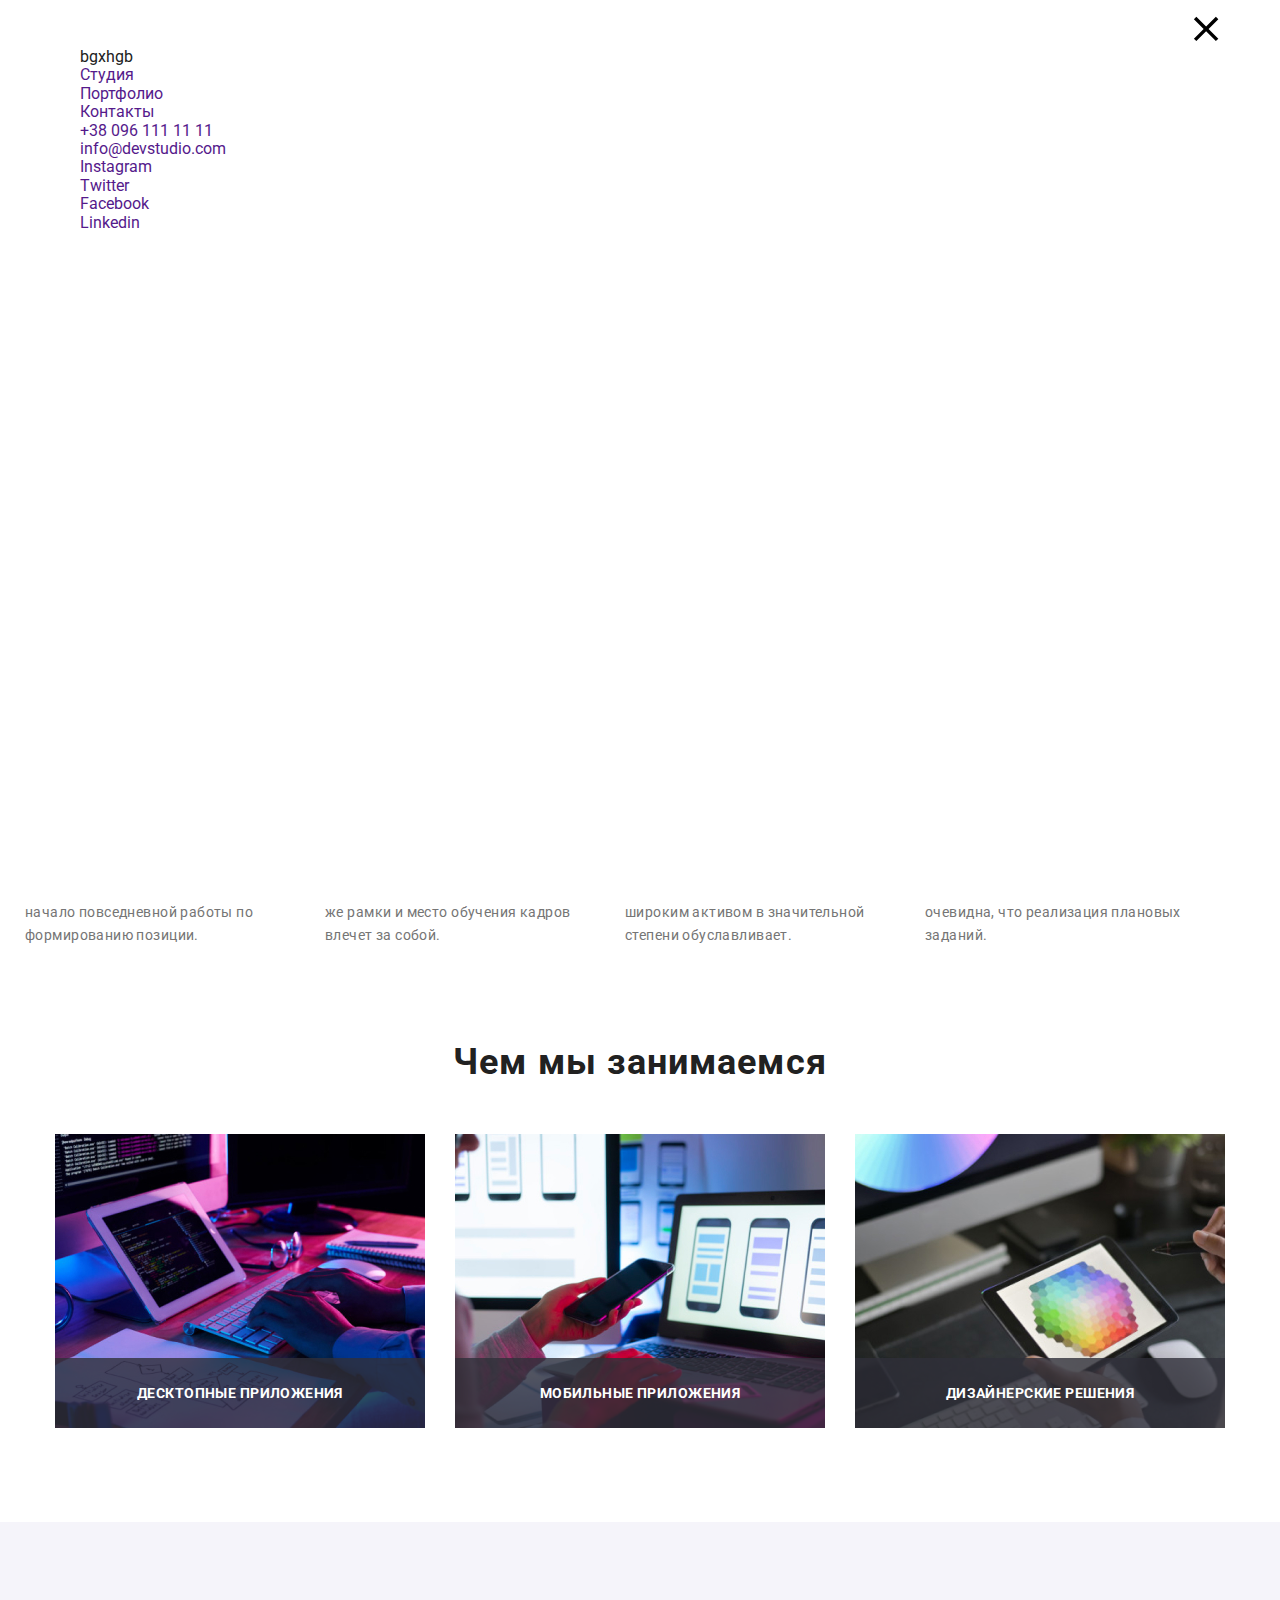
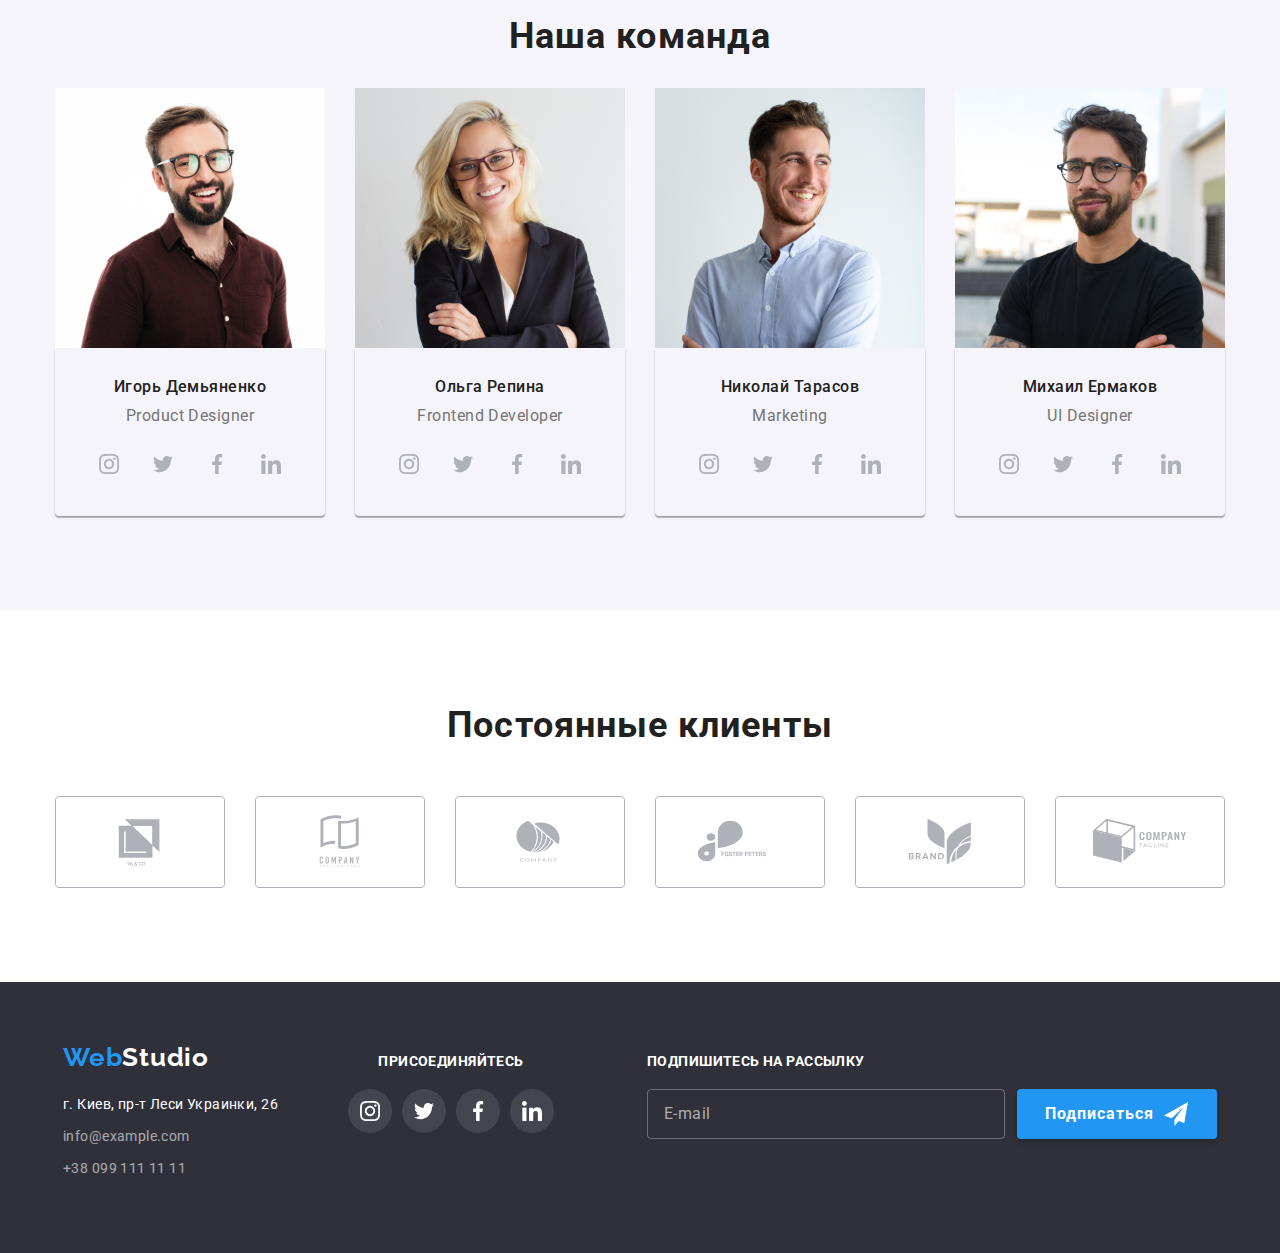
==== commit 6bfd4c39: "оновив" ====
--- a/index.html
+++ b/index.html
@@ -52,6 +52,58 @@
             >
           </li>
         </ul>
+        <button type="button" class="menu-open">
+          <svg class="open-icon" width="40px" height="40px">
+            <use href="./images/icons.svg#icon-menu"></use>
+          </svg>
+        </button>
+      </div>
+      <div class="mobile-menu">
+        <div class="container mobile-menu__container">
+          <button class="mobile-menu__btn">
+            <svg class="close-btn" width="40px" height="40px">
+              <use href="./images/icons.svg#icon-close"></use>
+            </svg>
+          </button>
+          <ul class="nav-list list">
+            <li class="nav-list__item">
+              <p class="qwe">bgxhgb</p>
+              <a href="" class="nav-list__link link">Студия</a>
+            </li>
+            <li class="nav-list__item">
+              <a href="" class="nav-list__link link">Портфолио</a>
+            </li>
+            <li class="nav-list__item">
+              <a href="" class="nav-list__link link">Контакты</a>
+            </li>
+          </ul>
+          <ul class="mobile-contacts list">
+            <li class="mobile-contacts__item">
+              <a href="" class="mobile-menu__link link" href="tel:+380961111111"
+                >+38 096 111 11 11</a
+              >
+            </li>
+            <li class="mobile-contacts__item">
+              <a href="" class="mobile-menu__link link" href="mailto:info@devstudio.com"
+                >info@devstudio.com</a
+              >
+            </li>
+          </ul>
+          <ul class="mobile-social list">
+            <li class="mobile-social__item">
+              <a href="" class="mobile-social__link link">Instagram</a>
+            </li>
+            <li class="mobile-social__item">
+              <a href="" class="mobile-social__link link">Twitter</a>
+            </li>
+            <li class="mobile-social__item">
+              <a href="" class="mobile-social__link link">Facebook</a>
+            </li>
+            <li class="mobile-social__item">
+              <a href="" class="mobile-social__link link">Linkedin</a>
+            </li>
+          </ul>
+        </div>
       </div>
     </header>
     <main>
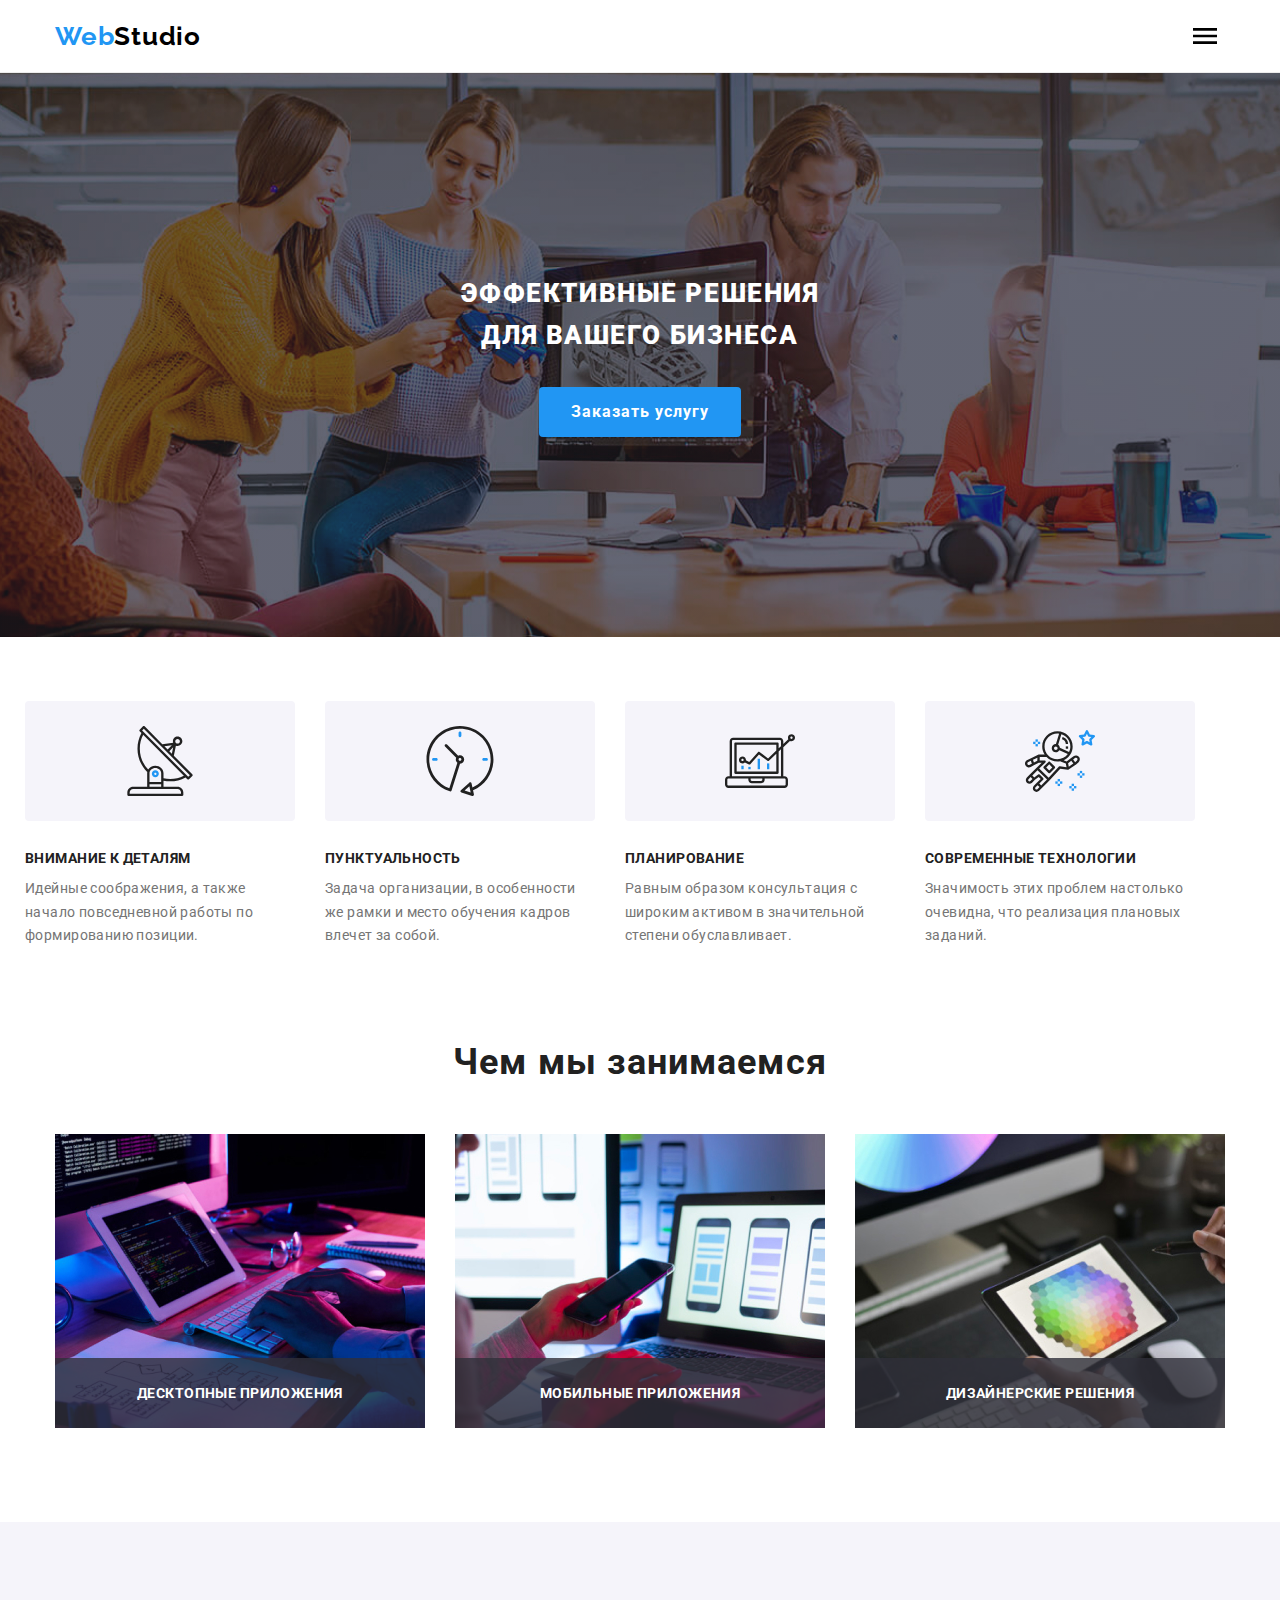
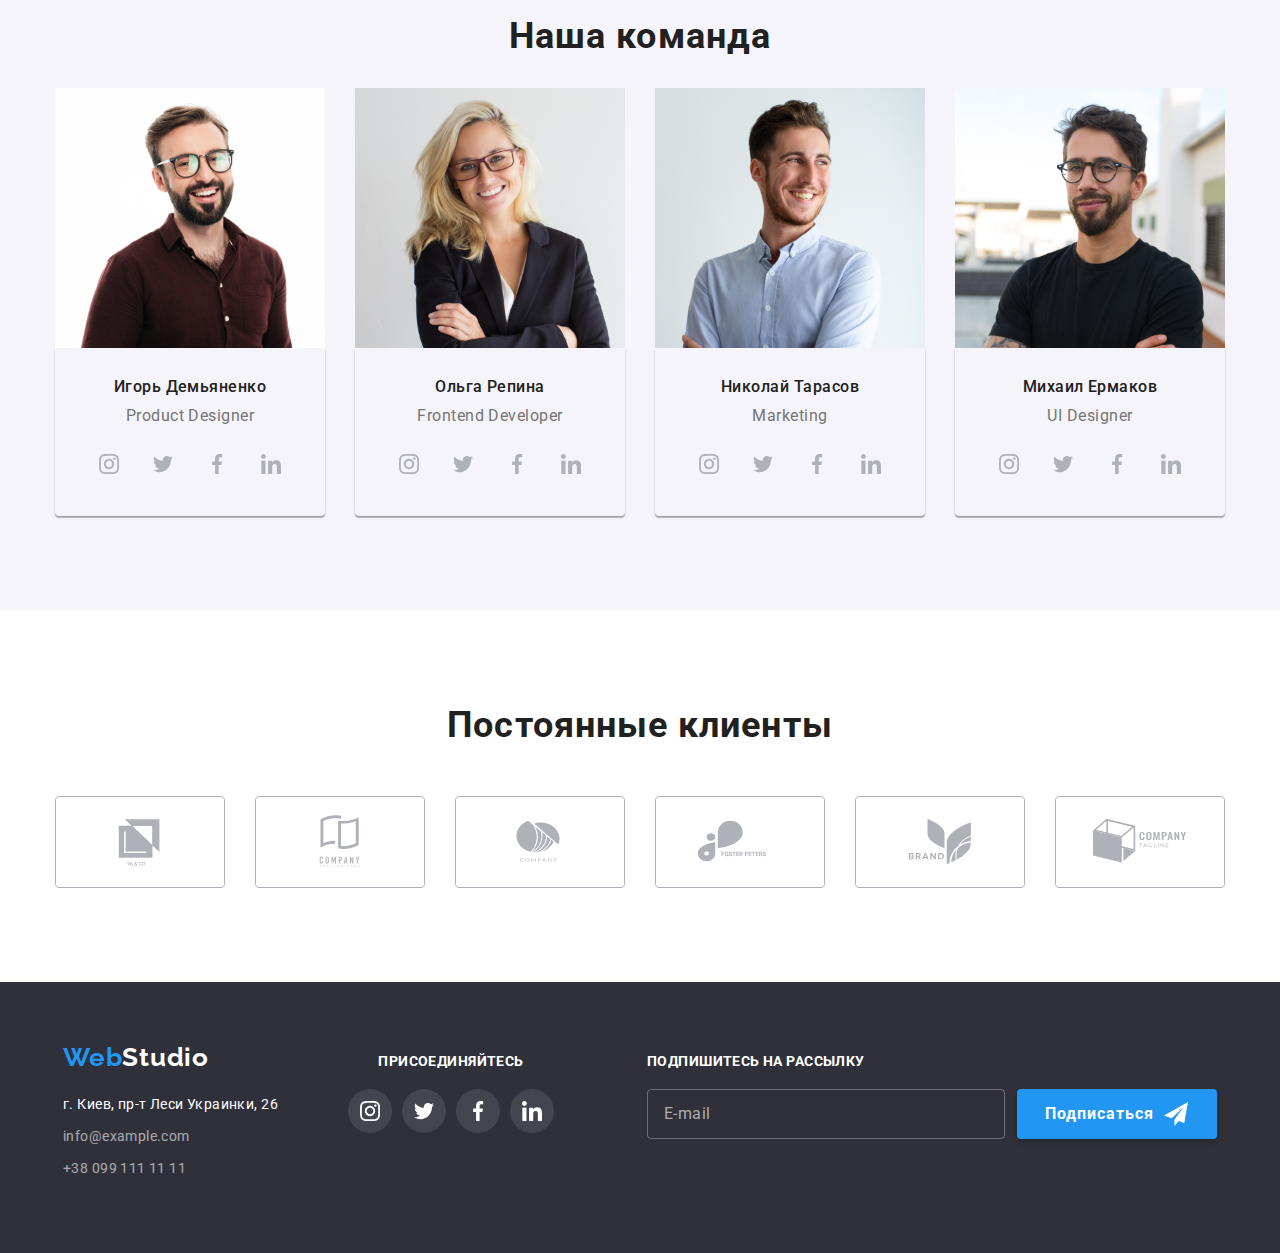
==== commit 8a3cc4ab: "зробив мобільне меню" ====
--- a/index.html
+++ b/index.html
@@ -52,26 +52,25 @@
             >
           </li>
         </ul>
-        <button type="button" class="menu-open">
+        <button type="button" class="menu-open" data-menu-open>
           <svg class="open-icon" width="40px" height="40px">
             <use href="./images/icons.svg#icon-menu"></use>
           </svg>
         </button>
       </div>
-      <div class="mobile-menu">
+      <div class="mobile-menu" data-menu>
         <div class="container mobile-menu__container">
-          <button class="mobile-menu__btn">
+          <button class="mobile-menu__btn" data-menu-close>
             <svg class="close-btn" width="40px" height="40px">
               <use href="./images/icons.svg#icon-close"></use>
             </svg>
           </button>
           <ul class="nav-list list">
             <li class="nav-list__item">
-              <p class="qwe">bgxhgb</p>
-              <a href="" class="nav-list__link link">Студия</a>
+              <a href="index.html" class="nav-list__link nav-list__link_current link">Студия</a>
             </li>
             <li class="nav-list__item">
-              <a href="" class="nav-list__link link">Портфолио</a>
+              <a href="portfolio.html" class="nav-list__link link">Портфолио</a>
             </li>
             <li class="nav-list__item">
               <a href="" class="nav-list__link link">Контакты</a>
@@ -79,12 +78,12 @@
           </ul>
           <ul class="mobile-contacts list">
             <li class="mobile-contacts__item">
-              <a href="" class="mobile-menu__link link" href="tel:+380961111111"
+              <a href="" class="mobile-menu__tel link" href="tel:+380961111111"
                 >+38 096 111 11 11</a
               >
             </li>
             <li class="mobile-contacts__item">
-              <a href="" class="mobile-menu__link link" href="mailto:info@devstudio.com"
+              <a href="" class="mobile-menu__mail link" href="mailto:info@devstudio.com"
                 >info@devstudio.com</a
               >
             </li>
@@ -571,6 +570,7 @@
         </form>
       </div>
     </div>
+    <script src="./js/menu.js"></script>
     <script src="./js/modal.js"></script>
   </body>
 </html>
--- a/css/main.min.css
+++ b/css/main.min.css
@@ -1,5 +1,5 @@
 :root{--accent-color: #2196f3;--main-color: #212121;--second-color: #757575;--third-color: #ffffff;--background-color: #c4c4c4;--footer-color: #2f303a;--logo-color: #000000;--button-color: #188ce8;--icons-color: #afb1b8;--social-color: rgba(255, 255, 255, 0.1);--contacts-color: rgba(255, 255, 255, 0.6);--gradient-color: rgba(47, 48, 58, 0.4);--activity-color: rgba(47, 48, 58, 0.8);--backdrop-color: rgba(0, 0, 0, 0.2);--container-color: #f5f4fa;--overlay-color: rgba(33, 150, 243, 0.9);--card-shadow: 0px 1px 3px rgba(0, 0, 0, 0.12), 0px 1px 1px rgba(0, 0, 0, 0.14),
     0px 2px 1px rgba(0, 0, 0, 0.2);--btn-shadow: 0px 3px 1px rgba(0, 0, 0, 0.1), 0px 1px 2px rgba(0, 0, 0, 0.08),
     0px 2px 2px rgba(0, 0, 0, 0.12);--portfolio-shadow: 0px 1px 1px rgba(0, 0, 0, 0.12), 0px 4px 4px rgba(0, 0, 0, 0.06),
-    1px 4px 6px rgba(0, 0, 0, 0.16)}.visually-hidden{position:absolute;clip:rect(0 0 0 0);width:1px;height:1px;margin:-1px}.list{list-style:none}.link{text-decoration:none}body{font-family:'Roboto', sans-serif;color:var(--main-color)}h1,h2,h3,p,ul{margin-top:0px;margin-bottom:0px}ul{padding-left:0px}img{display:block;max-width:100%;height:auto}.section{padding-top:60px;padding-bottom:60px}@media screen and (min-width: 768px){.section{padding-top:60px;padding-bottom:60px}}@media screen and (min-width: 1200px){.section{padding-top:94px;padding-bottom:94px}}.container{padding-left:15px;padding-right:15px}@media screen and (min-width: 480px){.container{width:480px;margin:auto}}@media screen and (min-width: 768px){.container{width:768px}}@media screen and (min-width: 1200px){.container{width:1200px}}.backdrop{position:fixed;top:0;left:0;width:100vw;height:100vh;background-color:var(--backdrop-color);transition:opacity 250ms linear, visibility 250ms linear}.is-hidden{opacity:0;visibility:hidden;pointer-events:none}.modal{position:absolute;left:50%;top:50%;width:528px;height:581px;background-color:var(--third-color);transform:translate(-50%, -50%);padding:40px}.modal__close-btn{position:absolute;top:8px;right:8px;display:flex;justify-content:center;align-items:center;width:30px;height:30px;border-radius:50%;border:1px solid rgba(0,0,0,0.1);background-color:var(--third-color);cursor:pointer;padding:0;transition:fill 250ms cubic-bezier(0.4, 0, 0.2, 1)}.modal__close-btn:hover,.modal__close-btn:focus{fill:var(--accent-color)}.modal-form{display:flex;flex-direction:column}.modal-form__head{font-weight:700;font-size:20px;line-height:23px;text-align:center;letter-spacing:0.03em;margin-bottom:12px}.modal-form__field{font-size:12px;line-height:14px;letter-spacing:0.01em;color:var(--second-color);margin-bottom:10px}.modal-form__field-message{font-size:12px;line-height:14px;letter-spacing:0.01em;color:var(--second-color)}.modal-form__container{position:relative;display:block;margin-top:4px}.modal-form__input{width:100%;height:40px;border:1px solid rgba(33,33,33,0.2);border-radius:4px;padding-left:42px;transition:border-color 250ms cubic-bezier(0.4, 0, 0.2, 1)}.modal-form__input:focus{outline:none;border-color:var(--accent-color)}.modal-form__icon{position:absolute;top:50%;left:12px;transform:translateY(-50%);transition:fill 250ms cubic-bezier(0.4, 0, 0.2, 1)}.modal-form__input:focus ~ .modal-form__icon{fill:var(--accent-color)}.modal-form__message{width:100%;height:120px;margin-top:4px;border:1px solid rgba(33,33,33,0.2);border-radius:4px;transition:border-color 250ms cubic-bezier(0.4, 0, 0.2, 1);padding:12px 16px;resize:none}.modal-form__message::placeholder{font-size:14px;line-height:16px;letter-spacing:0.01em;color:rgba(117,117,117,0.5)}.modal-form__message:focus{outline:none;border-color:var(--accent-color)}.modal-form__checkbox:checked ~ .modal-form__checkbox-label::before{display:inline-block;content:'';width:16px;height:15px;background-image:url(../images/check.svg)}.modal-form__checkbox:focus ~ .modal-form__checkbox-label::before{outline:2px solid var(--accent-color)}.modal-form__checkbox-label{display:flex;align-items:center;justify-content:center;font-size:14px;line-height:24px;letter-spacing:0.03em;color:var(--second-color);margin-top:20px;margin-bottom:30px}.modal-form__checkbox-label::before{display:inline-block;content:'';width:16px;height:15px;background-image:url(../images/vector.svg);margin-right:8px}.modal-form__label-link{color:var(--accent-color)}.modal-form__btn{align-self:center;min-width:200px;border:0px;padding:10px 55px;background-color:var(--accent-color);box-shadow:0px 4px 4px rgba(0,0,0,0.15);border-radius:4px;font-family:Roboto;font-weight:bold;font-size:16px;line-height:30px;text-align:center;letter-spacing:0.06em;color:var(--third-color);transition:background-color 250ms cubic-bezier(0.4, 0, 0.2, 1);cursor:pointer}.modal-form__btn:hover,.modal-form__btn:focus{background-color:var(--button-color)}.header{padding-top:16px;padding-bottom:16px;border-bottom:1px solid #ececec}.logo__accent{font-family:'Raleway', sans-serif;font-weight:700;font-size:24px;line-height:1.17;letter-spacing:0.03em;color:var(--accent-color)}.logo_color_black{font-family:'Raleway', sans-serif;font-weight:700;font-size:24px;line-height:1.17;letter-spacing:0.03em;color:var(--logo-color);margin-right:93px}.menu{display:none}.contacts{display:none}.menu-open{background-color:transparent;border:none;padding:0;line-height:0}.header-container{display:flex;align-items:center;justify-content:space-between}.mobile-menu{position:fixed;z-index:100;left:0;top:0;width:100vw;height:100vh;background-color:var(--third-color)}.mobile-menu__container{position:relative;padding-top:48px;padding-left:40px}.mobile-menu__btn{position:absolute;top:10px;right:15px;display:flex;justify-content:center;align-items:center;border:none;background-color:var(--third-color);cursor:pointer;padding:0;transition:fill 250ms cubic-bezier(0.4, 0, 0.2, 1)}.mobile-menu__btn:hover,.mobile-menu__btn:focus{fill:var(--accent-color)}.mobile-menu__btn .nav-list__item{margin-bottom:30px}.mobile-menu__btn .qwe{color:red}.mobile-menu__btn .nav-list__link{display:block;font-weight:500;font-size:100px;line-height:1.17;text-align:center;letter-spacing:0.02em;color:inherit}@media screen and (min-width: 1200px){.logo__accent{font-size:26px;line-height:1.19}.logo_color_black{font-size:26px;line-height:1.19}}.hero__title{max-width:420px;font-weight:900;font-size:26px;line-height:1.61;text-align:center;letter-spacing:0.06em;text-transform:uppercase;margin:auto;color:var(--third-color)}.modal-btn{min-width:200px;border-radius:4px;padding:10px 32px;border:0px;font-family:'Roboto', sans-serif;font-weight:700;font-size:16px;line-height:1.87;letter-spacing:0.06em;color:var(--third-color);cursor:pointer;background-color:var(--accent-color);transition:background-color 250ms cubic-bezier(0.4, 0, 0.2, 1);margin-top:30px}.modal-btn:hover,.modal-btn:focus{background-color:var(--button-color)}.hero{background-color:var(--background-color);text-align:center;padding-top:200px;padding-bottom:200px;max-width:1600px;margin:auto;background-image:linear-gradient(var(--gradient-color), var(--gradient-color)),url(../images/hero/hero.jpg);background-repeat:no-repeat;background-position:center}.features__container{display:flex;justify-content:center;align-items:center;max-width:450px;height:120px;background-color:var(--container-color);border-radius:4px;margin-bottom:30px}.features__subtitle{margin-bottom:10px;font-weight:700;font-size:14px;line-height:1.14;letter-spacing:0.03em;text-transform:uppercase}.features__content{font-size:14px;line-height:1.71;letter-spacing:0.03em;color:var(--second-color)}@media screen and (max-width: 767px){.features__subtitle{text-align:center}.features__item{max-width:450px}.features__item:not(:last-child){margin-bottom:30px}}@media screen and (min-width: 768px){.features__list{display:flex;flex-wrap:wrap;margin-top:-30px;margin-left:-30px}.features__item{width:354px;margin-top:30px;margin-left:30px}}@media screen and (min-width: 1200px){.features__list{display:flex;flex-wrap:nowrap}.features__item{margin-top:0;margin-left:0;width:270px}.features__item:not(:last-child){margin-right:30px}}.activity{padding-bottom:94px}.activity__item{position:relative;width:370px}.activity__title{font-weight:700;font-size:36px;line-height:1.16;letter-spacing:0.03em;text-align:center;margin-bottom:50px}.activity__list{display:flex;justify-content:space-between}.activity__content{font-weight:bold;font-size:14px;line-height:16px;text-align:center;letter-spacing:0.03em;text-transform:uppercase;color:var(--third-color)}.activity__container{position:absolute;transform:translateY(-100%);display:flex;align-items:center;justify-content:center;width:100%;height:70px;background-color:var(--activity-color)}@media screen and (max-width: 1199px){.activity{display:none}}.team{background-color:#f5f4fa}.team__title{font-weight:700;font-size:28px;line-height:1.18;letter-spacing:0.03em;text-align:center;margin-bottom:30px}.team__list{display:flex;flex-wrap:wrap}.team__card{box-shadow:var(--card-shadow);border-radius:0px 0px 4px 4px;padding-top:30px;padding-bottom:30px}.team__subtitle{font-weight:500;font-size:16px;line-height:1.18;letter-spacing:0.03em;text-align:center;margin-bottom:10px}.team__content{font-size:16px;line-height:1.18;letter-spacing:0.03em;color:var(--second-color);text-align:center;margin-bottom:16px}.social-list{display:flex;justify-content:center}.social-list__link{display:flex;justify-content:center;align-items:center;width:44px;height:44px;border-radius:50%;fill:var(--icons-color);transition:fill 250ms cubic-bezier(0.4, 0, 0.2, 1),background-color 250ms cubic-bezier(0.4, 0, 0.2, 1)}.social-list__link:hover,.social-list__link:focus{background-color:var(--accent-color);fill:var(--third-color)}.social-list__item:not(:last-child){margin-right:10px}@media screen and (max-width: 767px){.team__item{width:450px}.team__item:not(:last-child){margin-bottom:30px}}@media screen and (min-width: 768px){.team__item{width:354px;margin-top:30px;margin-left:30px;margin-bottom:0}.team__list{margin-top:-30px;margin-left:-30px}}@media screen and (min-width: 1200px){.team__title{font-size:36px;line-height:1.16}.team__item{width:270px}}.customers__title{font-weight:700;font-size:28px;line-height:1.18;text-align:center;letter-spacing:0.03em;margin-bottom:30px}.customers__list{display:flex;flex-wrap:wrap;justify-content:center;margin-top:-30px;margin-left:-30px}.customers__item{width:210px;height:92px;margin-top:30px;margin-left:30px}.customers__link{display:flex;justify-content:center;align-items:center;width:100%;height:100%;border:var(--icons-color) 1px solid;border-radius:4px;transition:border-color 250ms cubic-bezier(0.4, 0, 0.2, 1)}.customers__link:hover,.customers__link:focus{fill:var(--accent-color);border-color:var(--accent-color)}.customers__icon{fill:var(--icons-color);transition:fill 250ms cubic-bezier(0.4, 0, 0.2, 1)}.customers__link:hover .customers__icon,.customers__link:focus .customers__icon{fill:var(--accent-color)}@media screen and (min-width: 768px){.customers__item{width:226px}}@media screen and (min-width: 1200px){.customers__title{font-size:36px;line-height:1.17;margin-bottom:50px}.customers__list{justify-content:space-between}.customers__item{width:170px}}.footer{background-color:var(--footer-color);padding-top:60px;padding-bottom:60px}.logo_color_white{display:block;font-family:'Raleway', sans-serif;font-weight:700;font-size:24px;line-height:1.17;letter-spacing:0.03em;color:var(--third-color);margin-bottom:20px;text-align:center}.address__item:not(:last-child){margin-bottom:8px}.address__link{display:block;text-align:center;font-style:normal;font-weight:400;font-size:14px;line-height:1.71;letter-spacing:0.03em;color:var(--third-color);transition:color 250ms cubic-bezier(0.4, 0, 0.2, 1)}.address__link:hover,.address__link:focus{color:var(--accent-color)}.address__contact{display:block;text-align:center;font-style:normal;font-weight:400;font-size:14px;line-height:1.71;letter-spacing:0.03em;color:var(--contacts-color);transition:color 250ms cubic-bezier(0.4, 0, 0.2, 1)}.address__contact:hover,.address__contact:focus{color:var(--accent-color)}.join__content{font-weight:bold;font-size:14px;line-height:16px;letter-spacing:0.03em;text-transform:uppercase;color:var(--third-color);margin-top:60px;margin-bottom:20px;text-align:center}.join__list{display:flex;justify-content:center;margin-bottom:60px}.join__icon{fill:var(--third-color)}.join__link{display:flex;justify-content:center;align-items:center;border-radius:50%;width:44px;height:44px;background-color:var(--social-color);transition:background-color 250ms cubic-bezier(0.4, 0, 0.2, 1)}.join__link:hover,.join__link:focus{background-color:var(--accent-color)}.join__item:not(:last-child){margin-right:10px}.footer-form__text{font-weight:bold;font-size:14px;line-height:16px;letter-spacing:0.03em;text-transform:uppercase;color:var(--third-color);margin-bottom:20px;text-align:center}.footer-form__container{display:flex;align-items:center;flex-direction:column;padding-left:15px;padding-right:15px}.footer-form__input{width:100%;height:50px;border:1px solid rgba(255,255,255,0.3);border-radius:4px;background-color:inherit;padding-left:16px;color:var(--third-color);outline:none;margin-bottom:20px}.footer-form__input::placeholder{font-size:16px;line-height:20px;align-items:center;letter-spacing:0.03em;color:var(--contacts-color)}.footer-form__btn{display:flex;align-items:center;min-width:200px;background:var(--accent-color);box-shadow:0px 4px 4px rgba(0,0,0,0.15);border-radius:4px;border:0px;color:var(--third-color);font-weight:bold;font-size:16px;line-height:30px;text-align:center;letter-spacing:0.06em;cursor:pointer;padding:10px 28px}.footer-form__btn::after{content:'';margin-left:10px;width:24px;height:24px;background-image:url(../images/send.svg)}@media screen and (min-width: 768px){.footer-top__container{display:flex;justify-content:space-around;align-items:baseline}.join__content{margin-top:0}.footer-form__text{margin-top:60px}.footer-form__input{width:450px}}@media screen and (min-width: 1200px){.logo_color_white{display:inline-block;font-size:26px;line-height:1.19}.address__link{display:inline-block}.address__contact{display:inline-block}.footer_container{display:flex;align-items:baseline;justify-content:center}.footer-form__container{display:flex;flex-direction:row;align-items:baseline;padding:0;justify-content:space-around}.footer-form__input{width:358px;margin-right:12px;margin-bottom:0}.nav_footer{margin-right:70px}.footer-form{margin-left:93px}.footer-form__text{display:inline-block;margin-top:0}}.filter{display:flex;flex-wrap:wrap;margin-bottom:40px}.filter__item{margin-bottom:15px}.filter__item:not(:last-child){margin-right:8px}.filter__btn{padding:6px 22px;font-weight:500;font-size:16px;line-height:1.62;letter-spacing:0.03em;cursor:pointer;border-radius:4px;background-color:#f5f4fa;color:var(--main-color);border:none;transition:color 250ms cubic-bezier(0.4, 0, 0.2, 1),background-color 250ms cubic-bezier(0.4, 0, 0.2, 1),box-shadow 250ms cubic-bezier(0.4, 0, 0.2, 1)}.filter__btn:hover,.filter__btn:focus{color:var(--third-color);background-color:var(--accent-color);box-shadow:var(--btn-shadow)}.portfolio__list{display:flex;flex-direction:column;align-items:center}.portfolio__item{max-width:450px;align-items:center}.portfolio__item:not(:last-child){margin-bottom:30px}.portfolio__img_overlay{position:relative;overflow:hidden}.portfolio__overlay{font-size:18px;line-height:1.6;letter-spacing:0.03em;color:var(--third-color);background-color:var(--overlay-color);padding:63px 24px;position:absolute;overflow:auto;top:0;left:0;width:100%;height:100%;transform:translateY(100%);transition:transform 250ms cubic-bezier(0.4, 0, 0.2, 1)}.portfolio__link:hover .portfolio__overlay,.portfolio__link:focus .portfolio__overlay{transform:translateY(0)}.portfolio__link{display:block;text-decoration:none;color:inherit;transition:box-shadow 250ms cubic-bezier(0.4, 0, 0.2, 1)}.portfolio__link:hover,.portfolio__link:focus{box-shadow:var(--portfolio-shadow)}.portfolio__card{padding:20px 24px;border:1px solid #eeeeee;border-top:none}.portfolio__subtitle{font-weight:700;font-size:18px;line-height:2;letter-spacing:0.06em;margin-bottom:4px}.portfolio__text{font-size:16px;line-height:1.87;letter-spacing:0.03em;color:var(--second-color)}@media screen and (min-width: 768px){.filter{justify-content:center;margin-bottom:30px}.portfolio__item{width:354px;margin-top:30px;margin-left:30px}.portfolio__list{flex-wrap:wrap;flex-direction:row;margin-top:-30px;margin-left:-30px}}
+    1px 4px 6px rgba(0, 0, 0, 0.16)}.visually-hidden{position:absolute;clip:rect(0 0 0 0);width:1px;height:1px;margin:-1px}.list{list-style:none}.link{text-decoration:none}body{font-family:'Roboto', sans-serif;color:var(--main-color)}h1,h2,h3,p,ul{margin-top:0px;margin-bottom:0px}ul{padding-left:0px}img{display:block;max-width:100%;height:auto}.section{padding-top:60px;padding-bottom:60px}@media screen and (min-width: 768px){.section{padding-top:60px;padding-bottom:60px}}@media screen and (min-width: 1200px){.section{padding-top:94px;padding-bottom:94px}}.container{padding-left:15px;padding-right:15px}@media screen and (min-width: 480px){.container{width:480px;margin:auto}}@media screen and (min-width: 768px){.container{width:768px}}@media screen and (min-width: 1200px){.container{width:1200px}}.backdrop{position:fixed;top:0;left:0;width:100vw;height:100vh;background-color:var(--backdrop-color);transition:opacity 250ms linear, visibility 250ms linear}.is-hidden{opacity:0;visibility:hidden;pointer-events:none}.modal{position:absolute;left:50%;top:50%;width:528px;height:581px;background-color:var(--third-color);transform:translate(-50%, -50%);padding:40px}.modal__close-btn{position:absolute;top:8px;right:8px;display:flex;justify-content:center;align-items:center;width:30px;height:30px;border-radius:50%;border:1px solid rgba(0,0,0,0.1);background-color:var(--third-color);cursor:pointer;padding:0;transition:fill 250ms cubic-bezier(0.4, 0, 0.2, 1)}.modal__close-btn:hover,.modal__close-btn:focus{fill:var(--accent-color)}.modal-form{display:flex;flex-direction:column}.modal-form__head{font-weight:700;font-size:20px;line-height:23px;text-align:center;letter-spacing:0.03em;margin-bottom:12px}.modal-form__field{font-size:12px;line-height:14px;letter-spacing:0.01em;color:var(--second-color);margin-bottom:10px}.modal-form__field-message{font-size:12px;line-height:14px;letter-spacing:0.01em;color:var(--second-color)}.modal-form__container{position:relative;display:block;margin-top:4px}.modal-form__input{width:100%;height:40px;border:1px solid rgba(33,33,33,0.2);border-radius:4px;padding-left:42px;transition:border-color 250ms cubic-bezier(0.4, 0, 0.2, 1)}.modal-form__input:focus{outline:none;border-color:var(--accent-color)}.modal-form__icon{position:absolute;top:50%;left:12px;transform:translateY(-50%);transition:fill 250ms cubic-bezier(0.4, 0, 0.2, 1)}.modal-form__input:focus ~ .modal-form__icon{fill:var(--accent-color)}.modal-form__message{width:100%;height:120px;margin-top:4px;border:1px solid rgba(33,33,33,0.2);border-radius:4px;transition:border-color 250ms cubic-bezier(0.4, 0, 0.2, 1);padding:12px 16px;resize:none}.modal-form__message::placeholder{font-size:14px;line-height:16px;letter-spacing:0.01em;color:rgba(117,117,117,0.5)}.modal-form__message:focus{outline:none;border-color:var(--accent-color)}.modal-form__checkbox:checked ~ .modal-form__checkbox-label::before{display:inline-block;content:'';width:16px;height:15px;background-image:url(../images/check.svg)}.modal-form__checkbox:focus ~ .modal-form__checkbox-label::before{outline:2px solid var(--accent-color)}.modal-form__checkbox-label{display:flex;align-items:center;justify-content:center;font-size:14px;line-height:24px;letter-spacing:0.03em;color:var(--second-color);margin-top:20px;margin-bottom:30px}.modal-form__checkbox-label::before{display:inline-block;content:'';width:16px;height:15px;background-image:url(../images/vector.svg);margin-right:8px}.modal-form__label-link{color:var(--accent-color)}.modal-form__btn{align-self:center;min-width:200px;border:0px;padding:10px 55px;background-color:var(--accent-color);box-shadow:0px 4px 4px rgba(0,0,0,0.15);border-radius:4px;font-family:Roboto;font-weight:bold;font-size:16px;line-height:30px;text-align:center;letter-spacing:0.06em;color:var(--third-color);transition:background-color 250ms cubic-bezier(0.4, 0, 0.2, 1);cursor:pointer}.modal-form__btn:hover,.modal-form__btn:focus{background-color:var(--button-color)}.header{padding-top:16px;padding-bottom:16px;border-bottom:1px solid #ececec}.logo__accent{font-family:'Raleway', sans-serif;font-weight:700;font-size:24px;line-height:1.17;letter-spacing:0.03em;color:var(--accent-color)}.logo_color_black{font-family:'Raleway', sans-serif;font-weight:700;font-size:24px;line-height:1.17;letter-spacing:0.03em;color:var(--logo-color);margin-right:93px}.menu{display:none}.contacts{display:none}.menu-open{background-color:transparent;border:none;padding:0;line-height:0}.header-container{display:flex;align-items:center;justify-content:space-between}.mobile-menu{position:fixed;z-index:100;left:0;top:0;width:100vw;height:100vh;background-color:var(--third-color);opacity:0;visibility:hidden;pointer-events:none;transition:opacity 250ms cubic-bezier(0.4, 0, 0.2, 1)}.mobile-menu.is-open{opacity:1;visibility:visible;pointer-events:auto}.mobile-menu__container{position:relative;padding-top:48px;padding-left:40px}.mobile-menu__btn{position:absolute;top:10px;right:15px;display:flex;justify-content:center;align-items:center;border:none;background-color:var(--third-color);cursor:pointer;padding:0;transition:fill 250ms cubic-bezier(0.4, 0, 0.2, 1)}.mobile-menu__btn:hover,.mobile-menu__btn:focus{fill:var(--accent-color)}@media screen and (max-width: 767px){.nav-list__link{font-weight:500;font-size:40px;line-height:1.17;text-align:center;letter-spacing:0.02em;color:inherit;transition:color 250ms cubic-bezier(0.4, 0, 0.2, 1)}.nav-list__link:hover,.nav-list__link:focus{color:var(--accent-color)}.nav-list__item:not(:last-child){margin-bottom:32px}.nav-list__link_current{color:var(--accent-color)}.mobile-contacts{margin-top:302px}.mobile-contacts__item:not(:last-child){margin-bottom:32px}.mobile-menu__tel{font-weight:500;font-size:34px;line-height:1.25;letter-spacing:0.02em;color:var(--accent-color)}.mobile-menu__mail{font-weight:500;font-size:24px;line-height:1.17;letter-spacing:0.02em;color:var(--second-color)}.mobile-menu__mail:hover,.mobile-menu__mail:focus{color:var(--accent-color)}.mobile-social{display:flex;flex-wrap:wrap;margin-top:64px}.mobile-social__item:not(:last-child){margin-right:10px;border-right:1px solid rgba(33,33,33,0.2);padding-right:10px}.mobile-social__link{font-weight:500;font-size:18px;line-height:1.22;letter-spacing:0.02em;color:var(--accent-color)}}@media screen and (min-width: 1200px){.logo__accent{font-size:26px;line-height:1.19}.logo_color_black{font-size:26px;line-height:1.19}}.hero__title{max-width:420px;font-weight:900;font-size:26px;line-height:1.61;text-align:center;letter-spacing:0.06em;text-transform:uppercase;margin:auto;color:var(--third-color)}.modal-btn{min-width:200px;border-radius:4px;padding:10px 32px;border:0px;font-family:'Roboto', sans-serif;font-weight:700;font-size:16px;line-height:1.87;letter-spacing:0.06em;color:var(--third-color);cursor:pointer;background-color:var(--accent-color);transition:background-color 250ms cubic-bezier(0.4, 0, 0.2, 1);margin-top:30px}.modal-btn:hover,.modal-btn:focus{background-color:var(--button-color)}.hero{background-color:var(--background-color);text-align:center;padding-top:200px;padding-bottom:200px;max-width:1600px;margin:auto;background-image:linear-gradient(var(--gradient-color), var(--gradient-color)),url(../images/hero/hero.jpg);background-repeat:no-repeat;background-position:center}.features__container{display:flex;justify-content:center;align-items:center;max-width:450px;height:120px;background-color:var(--container-color);border-radius:4px;margin-bottom:30px}.features__subtitle{margin-bottom:10px;font-weight:700;font-size:14px;line-height:1.14;letter-spacing:0.03em;text-transform:uppercase}.features__content{font-size:14px;line-height:1.71;letter-spacing:0.03em;color:var(--second-color)}@media screen and (max-width: 767px){.features__subtitle{text-align:center}.features__item{max-width:450px}.features__item:not(:last-child){margin-bottom:30px}}@media screen and (min-width: 768px){.features__list{display:flex;flex-wrap:wrap;margin-top:-30px;margin-left:-30px}.features__item{width:354px;margin-top:30px;margin-left:30px}}@media screen and (min-width: 1200px){.features__list{display:flex;flex-wrap:nowrap}.features__item{margin-top:0;margin-left:0;width:270px}.features__item:not(:last-child){margin-right:30px}}.activity{padding-bottom:94px}.activity__item{position:relative;width:370px}.activity__title{font-weight:700;font-size:36px;line-height:1.16;letter-spacing:0.03em;text-align:center;margin-bottom:50px}.activity__list{display:flex;justify-content:space-between}.activity__content{font-weight:bold;font-size:14px;line-height:16px;text-align:center;letter-spacing:0.03em;text-transform:uppercase;color:var(--third-color)}.activity__container{position:absolute;transform:translateY(-100%);display:flex;align-items:center;justify-content:center;width:100%;height:70px;background-color:var(--activity-color)}@media screen and (max-width: 1199px){.activity{display:none}}.team{background-color:#f5f4fa}.team__title{font-weight:700;font-size:28px;line-height:1.18;letter-spacing:0.03em;text-align:center;margin-bottom:30px}.team__list{display:flex;flex-wrap:wrap}.team__card{box-shadow:var(--card-shadow);border-radius:0px 0px 4px 4px;padding-top:30px;padding-bottom:30px}.team__subtitle{font-weight:500;font-size:16px;line-height:1.18;letter-spacing:0.03em;text-align:center;margin-bottom:10px}.team__content{font-size:16px;line-height:1.18;letter-spacing:0.03em;color:var(--second-color);text-align:center;margin-bottom:16px}.social-list{display:flex;justify-content:center}.social-list__link{display:flex;justify-content:center;align-items:center;width:44px;height:44px;border-radius:50%;fill:var(--icons-color);transition:fill 250ms cubic-bezier(0.4, 0, 0.2, 1),background-color 250ms cubic-bezier(0.4, 0, 0.2, 1)}.social-list__link:hover,.social-list__link:focus{background-color:var(--accent-color);fill:var(--third-color)}.social-list__item:not(:last-child){margin-right:10px}@media screen and (max-width: 767px){.team__item{width:450px}.team__item:not(:last-child){margin-bottom:30px}}@media screen and (min-width: 768px){.team__item{width:354px;margin-top:30px;margin-left:30px;margin-bottom:0}.team__list{margin-top:-30px;margin-left:-30px}}@media screen and (min-width: 1200px){.team__title{font-size:36px;line-height:1.16}.team__item{width:270px}}.customers__title{font-weight:700;font-size:28px;line-height:1.18;text-align:center;letter-spacing:0.03em;margin-bottom:30px}.customers__list{display:flex;flex-wrap:wrap;justify-content:center;margin-top:-30px;margin-left:-30px}.customers__item{width:210px;height:92px;margin-top:30px;margin-left:30px}.customers__link{display:flex;justify-content:center;align-items:center;width:100%;height:100%;border:var(--icons-color) 1px solid;border-radius:4px;transition:border-color 250ms cubic-bezier(0.4, 0, 0.2, 1)}.customers__link:hover,.customers__link:focus{fill:var(--accent-color);border-color:var(--accent-color)}.customers__icon{fill:var(--icons-color);transition:fill 250ms cubic-bezier(0.4, 0, 0.2, 1)}.customers__link:hover .customers__icon,.customers__link:focus .customers__icon{fill:var(--accent-color)}@media screen and (min-width: 768px){.customers__item{width:226px}}@media screen and (min-width: 1200px){.customers__title{font-size:36px;line-height:1.17;margin-bottom:50px}.customers__list{justify-content:space-between}.customers__item{width:170px}}.footer{background-color:var(--footer-color);padding-top:60px;padding-bottom:60px}.logo_color_white{display:block;font-family:'Raleway', sans-serif;font-weight:700;font-size:24px;line-height:1.17;letter-spacing:0.03em;color:var(--third-color);margin-bottom:20px;text-align:center}.address__item:not(:last-child){margin-bottom:8px}.address__link{display:block;text-align:center;font-style:normal;font-weight:400;font-size:14px;line-height:1.71;letter-spacing:0.03em;color:var(--third-color);transition:color 250ms cubic-bezier(0.4, 0, 0.2, 1)}.address__link:hover,.address__link:focus{color:var(--accent-color)}.address__contact{display:block;text-align:center;font-style:normal;font-weight:400;font-size:14px;line-height:1.71;letter-spacing:0.03em;color:var(--contacts-color);transition:color 250ms cubic-bezier(0.4, 0, 0.2, 1)}.address__contact:hover,.address__contact:focus{color:var(--accent-color)}.join__content{font-weight:bold;font-size:14px;line-height:16px;letter-spacing:0.03em;text-transform:uppercase;color:var(--third-color);margin-top:60px;margin-bottom:20px;text-align:center}.join__list{display:flex;justify-content:center;margin-bottom:60px}.join__icon{fill:var(--third-color)}.join__link{display:flex;justify-content:center;align-items:center;border-radius:50%;width:44px;height:44px;background-color:var(--social-color);transition:background-color 250ms cubic-bezier(0.4, 0, 0.2, 1)}.join__link:hover,.join__link:focus{background-color:var(--accent-color)}.join__item:not(:last-child){margin-right:10px}.footer-form__text{font-weight:bold;font-size:14px;line-height:16px;letter-spacing:0.03em;text-transform:uppercase;color:var(--third-color);margin-bottom:20px;text-align:center}.footer-form__container{display:flex;align-items:center;flex-direction:column;padding-left:15px;padding-right:15px}.footer-form__input{width:100%;height:50px;border:1px solid rgba(255,255,255,0.3);border-radius:4px;background-color:inherit;padding-left:16px;color:var(--third-color);outline:none;margin-bottom:20px}.footer-form__input::placeholder{font-size:16px;line-height:20px;align-items:center;letter-spacing:0.03em;color:var(--contacts-color)}.footer-form__btn{display:flex;align-items:center;min-width:200px;background:var(--accent-color);box-shadow:0px 4px 4px rgba(0,0,0,0.15);border-radius:4px;border:0px;color:var(--third-color);font-weight:bold;font-size:16px;line-height:30px;text-align:center;letter-spacing:0.06em;cursor:pointer;padding:10px 28px}.footer-form__btn::after{content:'';margin-left:10px;width:24px;height:24px;background-image:url(../images/send.svg)}@media screen and (min-width: 768px){.footer-top__container{display:flex;justify-content:space-around;align-items:baseline}.join__content{margin-top:0}.footer-form__text{margin-top:60px}.footer-form__input{width:450px}}@media screen and (min-width: 1200px){.logo_color_white{display:inline-block;font-size:26px;line-height:1.19}.address__link{display:inline-block}.address__contact{display:inline-block}.footer_container{display:flex;align-items:baseline;justify-content:center}.footer-form__container{display:flex;flex-direction:row;align-items:baseline;padding:0;justify-content:space-around}.footer-form__input{width:358px;margin-right:12px;margin-bottom:0}.nav_footer{margin-right:70px}.footer-form{margin-left:93px}.footer-form__text{display:inline-block;margin-top:0}}.filter{display:flex;flex-wrap:wrap;margin-bottom:40px}.filter__item{margin-bottom:15px}.filter__item:not(:last-child){margin-right:8px}.filter__btn{padding:6px 22px;font-weight:500;font-size:16px;line-height:1.62;letter-spacing:0.03em;cursor:pointer;border-radius:4px;background-color:#f5f4fa;color:var(--main-color);border:none;transition:color 250ms cubic-bezier(0.4, 0, 0.2, 1),background-color 250ms cubic-bezier(0.4, 0, 0.2, 1),box-shadow 250ms cubic-bezier(0.4, 0, 0.2, 1)}.filter__btn:hover,.filter__btn:focus{color:var(--third-color);background-color:var(--accent-color);box-shadow:var(--btn-shadow)}.portfolio__list{display:flex;flex-direction:column;align-items:center}.portfolio__item{max-width:450px;align-items:center}.portfolio__item:not(:last-child){margin-bottom:30px}.portfolio__img_overlay{position:relative;overflow:hidden}.portfolio__overlay{font-size:18px;line-height:1.6;letter-spacing:0.03em;color:var(--third-color);background-color:var(--overlay-color);padding:63px 24px;position:absolute;overflow:auto;top:0;left:0;width:100%;height:100%;transform:translateY(100%);transition:transform 250ms cubic-bezier(0.4, 0, 0.2, 1)}.portfolio__link:hover .portfolio__overlay,.portfolio__link:focus .portfolio__overlay{transform:translateY(0)}.portfolio__link{display:block;text-decoration:none;color:inherit;transition:box-shadow 250ms cubic-bezier(0.4, 0, 0.2, 1)}.portfolio__link:hover,.portfolio__link:focus{box-shadow:var(--portfolio-shadow)}.portfolio__card{padding:20px 24px;border:1px solid #eeeeee;border-top:none}.portfolio__subtitle{font-weight:700;font-size:18px;line-height:2;letter-spacing:0.06em;margin-bottom:4px}.portfolio__text{font-size:16px;line-height:1.87;letter-spacing:0.03em;color:var(--second-color)}@media screen and (min-width: 768px){.filter{justify-content:center;margin-bottom:30px}.portfolio__item{width:354px;margin-top:30px;margin-left:30px}.portfolio__list{flex-wrap:wrap;flex-direction:row;margin-top:-30px;margin-left:-30px}}
 /*# sourceMappingURL=main.min.css.map */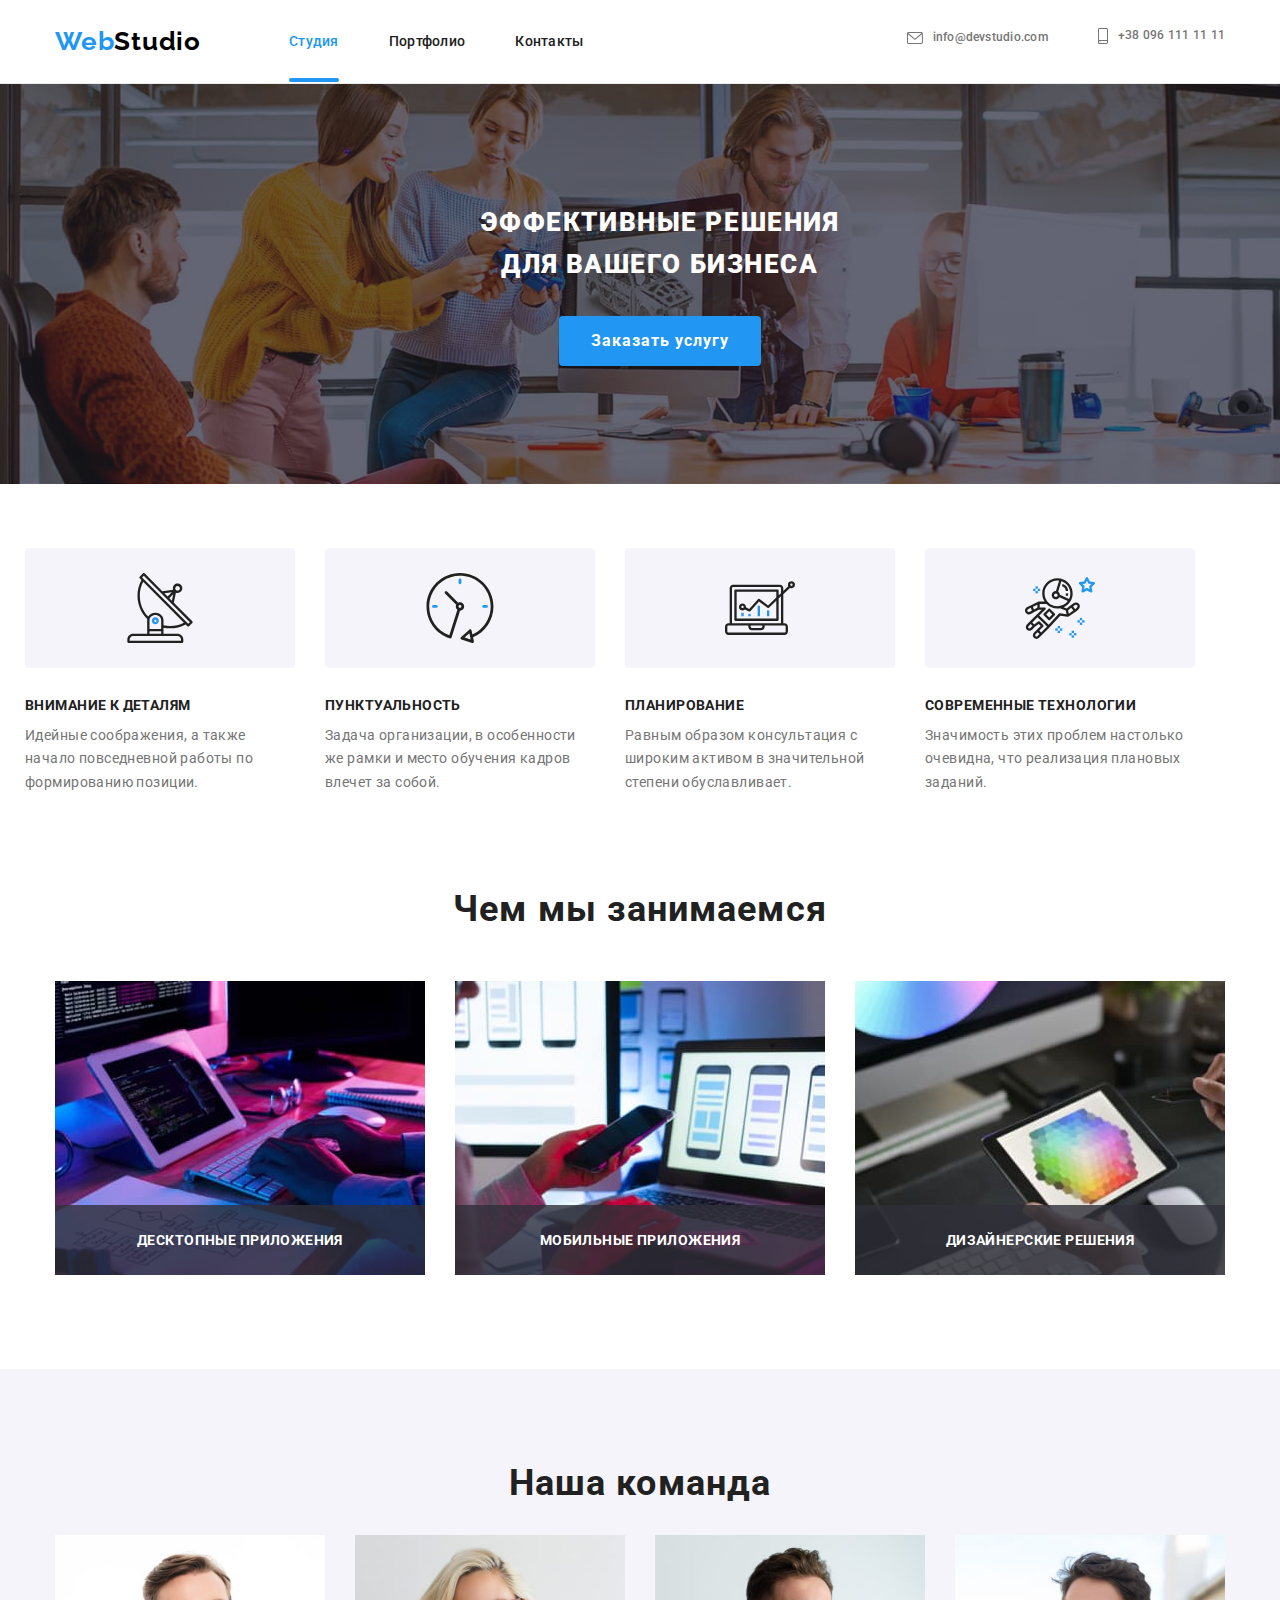
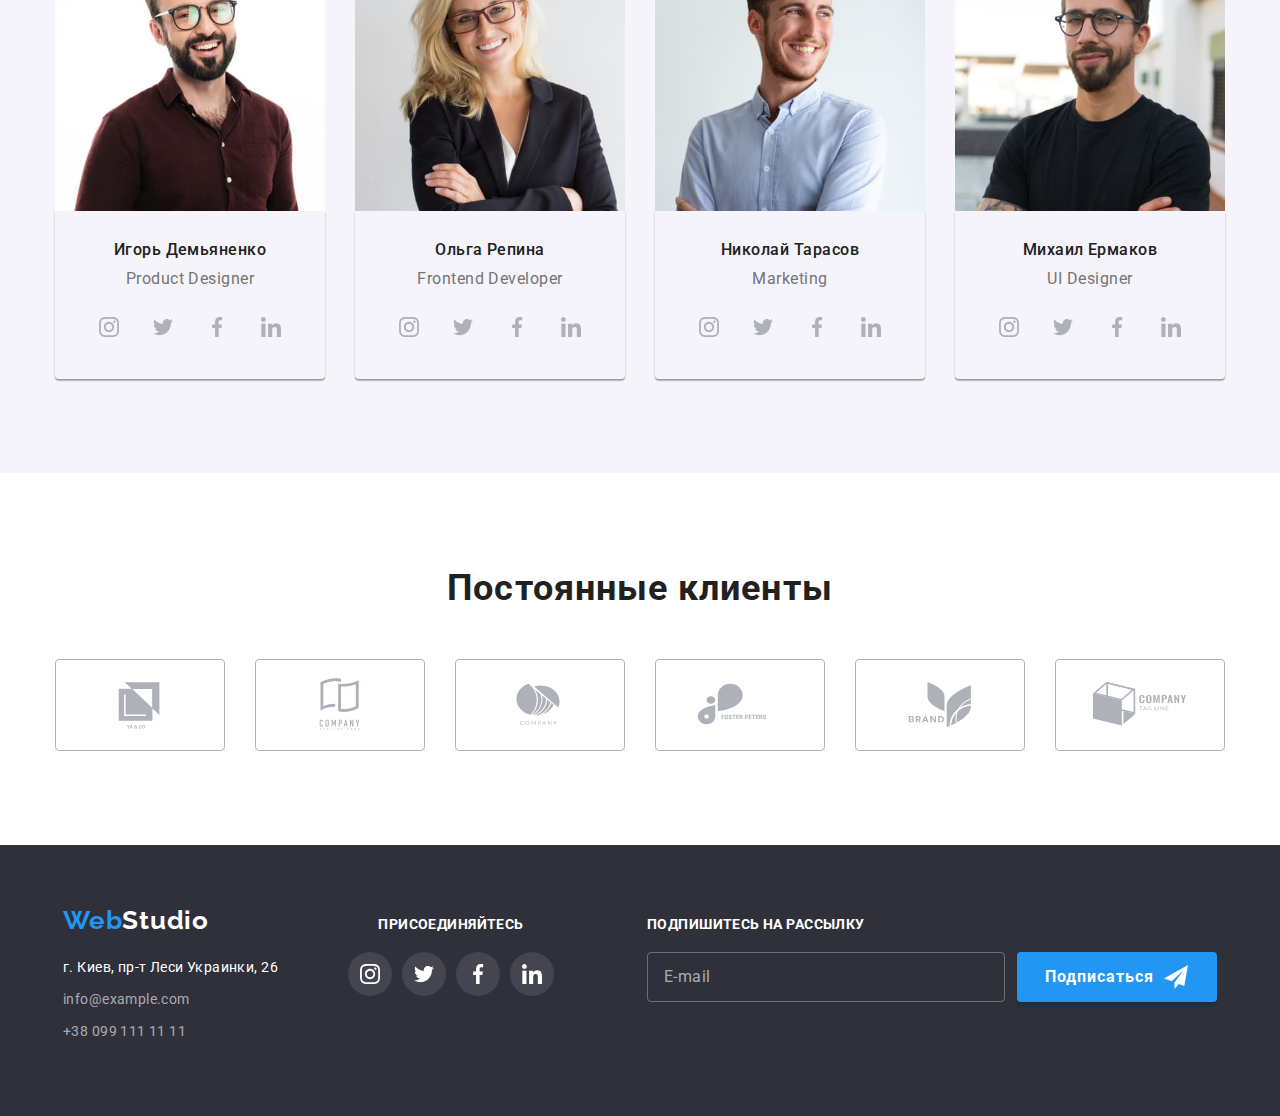
==== commit 3eb56d8b: "закінчив ДЗ" ====
--- a/index.html
+++ b/index.html
@@ -171,37 +171,65 @@
           <h2 class="activity__title">Чем мы занимаемся</h2>
           <ul class="activity__list list">
             <li class="activity__item">
-              <img
-                class="activity__img"
-                src="./images/what_are_we_doing/img.jpg"
-                alt="Человек работает за компютером"
-                width="370"
-                height="294"
-              />
+              <picture>
+                <source
+                  media="(min-width: 1200px)"
+                  srcset="./images/work/job-1.jpg 1x, ./images/work/job-1@2x.jpg 2x"
+                />
+                <source
+                  media="(min-width: 1200px)"
+                  srcset="./images/work/job-1.webp 1x, ./images/work/job-1@2x.webp 2x"
+                  type="image/webp"
+                />
+                <img
+                  class="activity__img"
+                  src="./images/work/job-1.jpg"
+                  alt="Человек работает за компютером"
+                />
+              </picture>
+
               <div class="activity__container">
                 <p class="activity__content">Десктопные приложения</p>
               </div>
             </li>
             <li class="activity__item">
-              <img
-                class="activity__img"
-                src="./images/what_are_we_doing/img-1.jpg"
-                alt="Человек работает за ноутбуком"
-                width="370"
-                height="294"
-              />
+              <picture>
+                <source
+                  media="(min-width: 1200px)"
+                  srcset="./images/work/job-2.jpg 1x, ./images/work/job-2@2x.jpg 2x"
+                />
+                <source
+                  media="(min-width: 1200px)"
+                  srcset="./images/work/job-2.webp 1x, ./images/work/job-2@2x.webp 2x"
+                  type="image/webp"
+                />
+                <img
+                  class="activity__img"
+                  src="./images/work/job-2.jpg"
+                  alt="Человек работает с ноутбуком"
+                />
+              </picture>
               <div class="activity__container">
                 <p class="activity__content">Мобильные приложения</p>
               </div>
             </li>
             <li class="activity__item">
-              <img
-                class="activity__img"
-                src="./images/what_are_we_doing/img-2.jpg"
-                alt="Человек работает c планшетом"
-                width="370"
-                height="294"
-              />
+              <picture>
+                <source
+                  media="(min-width: 1200px)"
+                  srcset="./images/work/job-3.jpg 1x, ./images/work/job-3@2x.jpg 2x"
+                />
+                <source
+                  media="(min-width: 1200px)"
+                  srcset="./images/work/job-3.webp 1x, ./images/work/job-3@2x.webp 2x"
+                  type="image/webp"
+                />
+                <img
+                  class="activity__img"
+                  src="./images/work/job-3.jpg"
+                  alt="Человек работает с планшетом"
+                />
+              </picture>
               <div class="activity__container">
                 <p class="activity__content">Дизайнерские решения</p>
               </div>
@@ -215,7 +243,50 @@
           <h2 class="team__title">Наша команда</h2>
           <ul class="team__list list">
             <li class="team__item">
-              <img class="team__img" src="./images/our_team/img1.jpg" alt="Парень" />
+              <picture>
+                <source
+                  media="(min-width:480px)"
+                  srcset="./images/team/mobile/team-1.jpg 1x, ./images/team/mobile/team-1@2x.jpg 2x"
+                />
+                <source
+                  media="(min-width:768px)"
+                  srcset="./images/team/tablet/team-1.jpg 1x, ./images/team/tablet/team-1@2x.jpg 2x"
+                />
+                <source
+                  media="(min-width:1200px)"
+                  srcset="
+                    ./images/team/desktop/team-1.jpg    1x,
+                    ./images/team/desktop/team-1@2x.jpg 2x
+                  "
+                />
+                <source
+                  media="(min-width:480px)"
+                  srcset="
+                    ./images/team/mobile/team-1.webp    1x,
+                    ./images/team/mobile/team-1@2x.webp 2x
+                  "
+                  type="image/webp"
+                />
+                <source
+                  media="(min-width:768px)"
+                  srcset="
+                    ./images/team/tablet/team-1.webp    1x,
+                    ./images/team/tablet/team-1@2x.webp 2x
+                  "
+                  type="image/webp"
+                />
+                <source
+                  media="(min-width:1200px)"
+                  srcset="
+                    ./images/team/desktop/team-1.webp    1x,
+                    ./images/team/desktop/team-1@2x.webp 2x
+                  "
+                  type="image/webp"
+                />
+
+                <img class="team__img" src="./images/team/desktop/team-1.jpg" alt="Парень" />
+              </picture>
+
               <div class="team__card">
                 <h3 class="team__subtitle">Игорь Демьяненко</h3>
                 <p class="team__content" lang="en">Product Designer</p>
@@ -252,7 +323,49 @@
               </div>
             </li>
             <li class="team__item">
-              <img class="team__img" src="./images/our_team/img2.jpg" alt="Девушка" />
+              <picture>
+                <source
+                  media="(min-width:480px)"
+                  srcset="./images/team/mobile/team-2.jpg 1x, ./images/team/mobile/team-2@2x.jpg 2x"
+                />
+                <source
+                  media="(min-width:768px)"
+                  srcset="./images/team/tablet/team-2.jpg 1x, ./images/team/tablet/team-2@2x.jpg 2x"
+                />
+                <source
+                  media="(min-width:1200px)"
+                  srcset="
+                    ./images/team/desktop/team-2.jpg    1x,
+                    ./images/team/desktop/team-2@2x.jpg 2x
+                  "
+                />
+                <source
+                  media="(min-width:480px)"
+                  srcset="
+                    ./images/team/mobile/team-2.webp    1x,
+                    ./images/team/mobile/team-2@2x.webp 2x
+                  "
+                  type="image/webp"
+                />
+                <source
+                  media="(min-width:768px)"
+                  srcset="
+                    ./images/team/tablet/team-2.webp    1x,
+                    ./images/team/tablet/team-2@2x.webp 2x
+                  "
+                  type="image/webp"
+                />
+                <source
+                  media="(min-width:1200px)"
+                  srcset="
+                    ./images/team/desktop/team-2.webp    1x,
+                    ./images/team/desktop/team-2@2x.webp 2x
+                  "
+                  type="image/webp"
+                />
+
+                <img class="team__img" src="./images/team/desktop/team-2.jpg" alt="Девушка" />
+              </picture>
               <div class="team__card">
                 <h3 class="team__subtitle">Ольга Репина</h3>
                 <p class="team__content" lang="en">Frontend Developer</p>
@@ -289,7 +402,49 @@
               </div>
             </li>
             <li class="team__item">
-              <img class="team__img" src="./images/our_team/img3.jpg" alt="Парень" />
+              <picture>
+                <source
+                  media="(min-width:480px)"
+                  srcset="./images/team/mobile/team-3.jpg 1x, ./images/team/mobile/team-3@2x.jpg 2x"
+                />
+                <source
+                  media="(min-width:768px)"
+                  srcset="./images/team/tablet/team-3.jpg 1x, ./images/team/tablet/team-3@2x.jpg 2x"
+                />
+                <source
+                  media="(min-width:1200px)"
+                  srcset="
+                    ./images/team/desktop/team-3.jpg    1x,
+                    ./images/team/desktop/team-3@2x.jpg 2x
+                  "
+                />
+                <source
+                  media="(min-width:480px)"
+                  srcset="
+                    ./images/team/mobile/team-3.webp    1x,
+                    ./images/team/mobile/team-3@2x.webp 2x
+                  "
+                  type="image/webp"
+                />
+                <source
+                  media="(min-width:768px)"
+                  srcset="
+                    ./images/team/tablet/team-3.webp    1x,
+                    ./images/team/tablet/team-3@2x.webp 2x
+                  "
+                  type="image/webp"
+                />
+                <source
+                  media="(min-width:1200px)"
+                  srcset="
+                    ./images/team/desktop/team-3.webp    1x,
+                    ./images/team/desktop/team-3@2x.webp 2x
+                  "
+                  type="image/webp"
+                />
+
+                <img class="team__img" src="./images/team/desktop/team-3.jpg" alt="Парень" />
+              </picture>
               <div class="team__card">
                 <h3 class="team__subtitle">Николай Тарасов</h3>
                 <p class="team__content" lang="en">Marketing</p>
@@ -326,7 +481,49 @@
               </div>
             </li>
             <li class="team__item">
-              <img class="team__img" src="./images/our_team/img4.jpg" alt="Парень" />
+              <picture>
+                <source
+                  media="(min-width:480px)"
+                  srcset="./images/team/mobile/team-4.jpg 1x, ./images/team/mobile/team-4@2x.jpg 2x"
+                />
+                <source
+                  media="(min-width:768px)"
+                  srcset="./images/team/tablet/team-4.jpg 1x, ./images/team/tablet/team-4@2x.jpg 2x"
+                />
+                <source
+                  media="(min-width:1200px)"
+                  srcset="
+                    ./images/team/desktop/team-4.jpg    1x,
+                    ./images/team/desktop/team-4@2x.jpg 2x
+                  "
+                />
+                <source
+                  media="(min-width:480px)"
+                  srcset="
+                    ./images/team/mobile/team-4.webp    1x,
+                    ./images/team/mobile/team-4@2x.webp 2x
+                  "
+                  type="image/webp"
+                />
+                <source
+                  media="(min-width:768px)"
+                  srcset="
+                    ./images/team/tablet/team-4.webp    1x,
+                    ./images/team/tablet/team-4@2x.webp 2x
+                  "
+                  type="image/webp"
+                />
+                <source
+                  media="(min-width:1200px)"
+                  srcset="
+                    ./images/team/desktop/team-4.webp    1x,
+                    ./images/team/desktop/team-4@2x.webp 2x
+                  "
+                  type="image/webp"
+                />
+
+                <img class="team__img" src="./images/team/desktop/team-4.jpg" alt="Парень" />
+              </picture>
               <div class="team__card">
                 <h3 class="team__subtitle">Михаил Ермаков</h3>
                 <p class="team__content" lang="en">UI Designer</p>
--- a/css/main.min.css
+++ b/css/main.min.css
@@ -1,5 +1,5 @@
 :root{--accent-color: #2196f3;--main-color: #212121;--second-color: #757575;--third-color: #ffffff;--background-color: #c4c4c4;--footer-color: #2f303a;--logo-color: #000000;--button-color: #188ce8;--icons-color: #afb1b8;--social-color: rgba(255, 255, 255, 0.1);--contacts-color: rgba(255, 255, 255, 0.6);--gradient-color: rgba(47, 48, 58, 0.4);--activity-color: rgba(47, 48, 58, 0.8);--backdrop-color: rgba(0, 0, 0, 0.2);--container-color: #f5f4fa;--overlay-color: rgba(33, 150, 243, 0.9);--card-shadow: 0px 1px 3px rgba(0, 0, 0, 0.12), 0px 1px 1px rgba(0, 0, 0, 0.14),
     0px 2px 1px rgba(0, 0, 0, 0.2);--btn-shadow: 0px 3px 1px rgba(0, 0, 0, 0.1), 0px 1px 2px rgba(0, 0, 0, 0.08),
     0px 2px 2px rgba(0, 0, 0, 0.12);--portfolio-shadow: 0px 1px 1px rgba(0, 0, 0, 0.12), 0px 4px 4px rgba(0, 0, 0, 0.06),
-    1px 4px 6px rgba(0, 0, 0, 0.16)}.visually-hidden{position:absolute;clip:rect(0 0 0 0);width:1px;height:1px;margin:-1px}.list{list-style:none}.link{text-decoration:none}body{font-family:'Roboto', sans-serif;color:var(--main-color)}h1,h2,h3,p,ul{margin-top:0px;margin-bottom:0px}ul{padding-left:0px}img{display:block;max-width:100%;height:auto}.section{padding-top:60px;padding-bottom:60px}@media screen and (min-width: 768px){.section{padding-top:60px;padding-bottom:60px}}@media screen and (min-width: 1200px){.section{padding-top:94px;padding-bottom:94px}}.container{padding-left:15px;padding-right:15px}@media screen and (min-width: 480px){.container{width:480px;margin:auto}}@media screen and (min-width: 768px){.container{width:768px}}@media screen and (min-width: 1200px){.container{width:1200px}}.backdrop{position:fixed;top:0;left:0;width:100vw;height:100vh;background-color:var(--backdrop-color);transition:opacity 250ms linear, visibility 250ms linear}.is-hidden{opacity:0;visibility:hidden;pointer-events:none}.modal{position:absolute;left:50%;top:50%;width:528px;height:581px;background-color:var(--third-color);transform:translate(-50%, -50%);padding:40px}.modal__close-btn{position:absolute;top:8px;right:8px;display:flex;justify-content:center;align-items:center;width:30px;height:30px;border-radius:50%;border:1px solid rgba(0,0,0,0.1);background-color:var(--third-color);cursor:pointer;padding:0;transition:fill 250ms cubic-bezier(0.4, 0, 0.2, 1)}.modal__close-btn:hover,.modal__close-btn:focus{fill:var(--accent-color)}.modal-form{display:flex;flex-direction:column}.modal-form__head{font-weight:700;font-size:20px;line-height:23px;text-align:center;letter-spacing:0.03em;margin-bottom:12px}.modal-form__field{font-size:12px;line-height:14px;letter-spacing:0.01em;color:var(--second-color);margin-bottom:10px}.modal-form__field-message{font-size:12px;line-height:14px;letter-spacing:0.01em;color:var(--second-color)}.modal-form__container{position:relative;display:block;margin-top:4px}.modal-form__input{width:100%;height:40px;border:1px solid rgba(33,33,33,0.2);border-radius:4px;padding-left:42px;transition:border-color 250ms cubic-bezier(0.4, 0, 0.2, 1)}.modal-form__input:focus{outline:none;border-color:var(--accent-color)}.modal-form__icon{position:absolute;top:50%;left:12px;transform:translateY(-50%);transition:fill 250ms cubic-bezier(0.4, 0, 0.2, 1)}.modal-form__input:focus ~ .modal-form__icon{fill:var(--accent-color)}.modal-form__message{width:100%;height:120px;margin-top:4px;border:1px solid rgba(33,33,33,0.2);border-radius:4px;transition:border-color 250ms cubic-bezier(0.4, 0, 0.2, 1);padding:12px 16px;resize:none}.modal-form__message::placeholder{font-size:14px;line-height:16px;letter-spacing:0.01em;color:rgba(117,117,117,0.5)}.modal-form__message:focus{outline:none;border-color:var(--accent-color)}.modal-form__checkbox:checked ~ .modal-form__checkbox-label::before{display:inline-block;content:'';width:16px;height:15px;background-image:url(../images/check.svg)}.modal-form__checkbox:focus ~ .modal-form__checkbox-label::before{outline:2px solid var(--accent-color)}.modal-form__checkbox-label{display:flex;align-items:center;justify-content:center;font-size:14px;line-height:24px;letter-spacing:0.03em;color:var(--second-color);margin-top:20px;margin-bottom:30px}.modal-form__checkbox-label::before{display:inline-block;content:'';width:16px;height:15px;background-image:url(../images/vector.svg);margin-right:8px}.modal-form__label-link{color:var(--accent-color)}.modal-form__btn{align-self:center;min-width:200px;border:0px;padding:10px 55px;background-color:var(--accent-color);box-shadow:0px 4px 4px rgba(0,0,0,0.15);border-radius:4px;font-family:Roboto;font-weight:bold;font-size:16px;line-height:30px;text-align:center;letter-spacing:0.06em;color:var(--third-color);transition:background-color 250ms cubic-bezier(0.4, 0, 0.2, 1);cursor:pointer}.modal-form__btn:hover,.modal-form__btn:focus{background-color:var(--button-color)}.header{padding-top:16px;padding-bottom:16px;border-bottom:1px solid #ececec}.logo__accent{font-family:'Raleway', sans-serif;font-weight:700;font-size:24px;line-height:1.17;letter-spacing:0.03em;color:var(--accent-color)}.logo_color_black{font-family:'Raleway', sans-serif;font-weight:700;font-size:24px;line-height:1.17;letter-spacing:0.03em;color:var(--logo-color);margin-right:93px}.menu{display:none}.contacts{display:none}.menu-open{background-color:transparent;border:none;padding:0;line-height:0}.header-container{display:flex;align-items:center;justify-content:space-between}.mobile-menu{position:fixed;z-index:100;left:0;top:0;width:100vw;height:100vh;background-color:var(--third-color);opacity:0;visibility:hidden;pointer-events:none;transition:opacity 250ms cubic-bezier(0.4, 0, 0.2, 1)}.mobile-menu.is-open{opacity:1;visibility:visible;pointer-events:auto}.mobile-menu__container{position:relative;padding-top:48px;padding-left:40px}.mobile-menu__btn{position:absolute;top:10px;right:15px;display:flex;justify-content:center;align-items:center;border:none;background-color:var(--third-color);cursor:pointer;padding:0;transition:fill 250ms cubic-bezier(0.4, 0, 0.2, 1)}.mobile-menu__btn:hover,.mobile-menu__btn:focus{fill:var(--accent-color)}@media screen and (max-width: 767px){.nav-list__link{font-weight:500;font-size:40px;line-height:1.17;text-align:center;letter-spacing:0.02em;color:inherit;transition:color 250ms cubic-bezier(0.4, 0, 0.2, 1)}.nav-list__link:hover,.nav-list__link:focus{color:var(--accent-color)}.nav-list__item:not(:last-child){margin-bottom:32px}.nav-list__link_current{color:var(--accent-color)}.mobile-contacts{margin-top:302px}.mobile-contacts__item:not(:last-child){margin-bottom:32px}.mobile-menu__tel{font-weight:500;font-size:34px;line-height:1.25;letter-spacing:0.02em;color:var(--accent-color)}.mobile-menu__mail{font-weight:500;font-size:24px;line-height:1.17;letter-spacing:0.02em;color:var(--second-color)}.mobile-menu__mail:hover,.mobile-menu__mail:focus{color:var(--accent-color)}.mobile-social{display:flex;flex-wrap:wrap;margin-top:64px}.mobile-social__item:not(:last-child){margin-right:10px;border-right:1px solid rgba(33,33,33,0.2);padding-right:10px}.mobile-social__link{font-weight:500;font-size:18px;line-height:1.22;letter-spacing:0.02em;color:var(--accent-color)}}@media screen and (min-width: 1200px){.logo__accent{font-size:26px;line-height:1.19}.logo_color_black{font-size:26px;line-height:1.19}}.hero__title{max-width:420px;font-weight:900;font-size:26px;line-height:1.61;text-align:center;letter-spacing:0.06em;text-transform:uppercase;margin:auto;color:var(--third-color)}.modal-btn{min-width:200px;border-radius:4px;padding:10px 32px;border:0px;font-family:'Roboto', sans-serif;font-weight:700;font-size:16px;line-height:1.87;letter-spacing:0.06em;color:var(--third-color);cursor:pointer;background-color:var(--accent-color);transition:background-color 250ms cubic-bezier(0.4, 0, 0.2, 1);margin-top:30px}.modal-btn:hover,.modal-btn:focus{background-color:var(--button-color)}.hero{background-color:var(--background-color);text-align:center;padding-top:200px;padding-bottom:200px;max-width:1600px;margin:auto;background-image:linear-gradient(var(--gradient-color), var(--gradient-color)),url(../images/hero/hero.jpg);background-repeat:no-repeat;background-position:center}.features__container{display:flex;justify-content:center;align-items:center;max-width:450px;height:120px;background-color:var(--container-color);border-radius:4px;margin-bottom:30px}.features__subtitle{margin-bottom:10px;font-weight:700;font-size:14px;line-height:1.14;letter-spacing:0.03em;text-transform:uppercase}.features__content{font-size:14px;line-height:1.71;letter-spacing:0.03em;color:var(--second-color)}@media screen and (max-width: 767px){.features__subtitle{text-align:center}.features__item{max-width:450px}.features__item:not(:last-child){margin-bottom:30px}}@media screen and (min-width: 768px){.features__list{display:flex;flex-wrap:wrap;margin-top:-30px;margin-left:-30px}.features__item{width:354px;margin-top:30px;margin-left:30px}}@media screen and (min-width: 1200px){.features__list{display:flex;flex-wrap:nowrap}.features__item{margin-top:0;margin-left:0;width:270px}.features__item:not(:last-child){margin-right:30px}}.activity{padding-bottom:94px}.activity__item{position:relative;width:370px}.activity__title{font-weight:700;font-size:36px;line-height:1.16;letter-spacing:0.03em;text-align:center;margin-bottom:50px}.activity__list{display:flex;justify-content:space-between}.activity__content{font-weight:bold;font-size:14px;line-height:16px;text-align:center;letter-spacing:0.03em;text-transform:uppercase;color:var(--third-color)}.activity__container{position:absolute;transform:translateY(-100%);display:flex;align-items:center;justify-content:center;width:100%;height:70px;background-color:var(--activity-color)}@media screen and (max-width: 1199px){.activity{display:none}}.team{background-color:#f5f4fa}.team__title{font-weight:700;font-size:28px;line-height:1.18;letter-spacing:0.03em;text-align:center;margin-bottom:30px}.team__list{display:flex;flex-wrap:wrap}.team__card{box-shadow:var(--card-shadow);border-radius:0px 0px 4px 4px;padding-top:30px;padding-bottom:30px}.team__subtitle{font-weight:500;font-size:16px;line-height:1.18;letter-spacing:0.03em;text-align:center;margin-bottom:10px}.team__content{font-size:16px;line-height:1.18;letter-spacing:0.03em;color:var(--second-color);text-align:center;margin-bottom:16px}.social-list{display:flex;justify-content:center}.social-list__link{display:flex;justify-content:center;align-items:center;width:44px;height:44px;border-radius:50%;fill:var(--icons-color);transition:fill 250ms cubic-bezier(0.4, 0, 0.2, 1),background-color 250ms cubic-bezier(0.4, 0, 0.2, 1)}.social-list__link:hover,.social-list__link:focus{background-color:var(--accent-color);fill:var(--third-color)}.social-list__item:not(:last-child){margin-right:10px}@media screen and (max-width: 767px){.team__item{width:450px}.team__item:not(:last-child){margin-bottom:30px}}@media screen and (min-width: 768px){.team__item{width:354px;margin-top:30px;margin-left:30px;margin-bottom:0}.team__list{margin-top:-30px;margin-left:-30px}}@media screen and (min-width: 1200px){.team__title{font-size:36px;line-height:1.16}.team__item{width:270px}}.customers__title{font-weight:700;font-size:28px;line-height:1.18;text-align:center;letter-spacing:0.03em;margin-bottom:30px}.customers__list{display:flex;flex-wrap:wrap;justify-content:center;margin-top:-30px;margin-left:-30px}.customers__item{width:210px;height:92px;margin-top:30px;margin-left:30px}.customers__link{display:flex;justify-content:center;align-items:center;width:100%;height:100%;border:var(--icons-color) 1px solid;border-radius:4px;transition:border-color 250ms cubic-bezier(0.4, 0, 0.2, 1)}.customers__link:hover,.customers__link:focus{fill:var(--accent-color);border-color:var(--accent-color)}.customers__icon{fill:var(--icons-color);transition:fill 250ms cubic-bezier(0.4, 0, 0.2, 1)}.customers__link:hover .customers__icon,.customers__link:focus .customers__icon{fill:var(--accent-color)}@media screen and (min-width: 768px){.customers__item{width:226px}}@media screen and (min-width: 1200px){.customers__title{font-size:36px;line-height:1.17;margin-bottom:50px}.customers__list{justify-content:space-between}.customers__item{width:170px}}.footer{background-color:var(--footer-color);padding-top:60px;padding-bottom:60px}.logo_color_white{display:block;font-family:'Raleway', sans-serif;font-weight:700;font-size:24px;line-height:1.17;letter-spacing:0.03em;color:var(--third-color);margin-bottom:20px;text-align:center}.address__item:not(:last-child){margin-bottom:8px}.address__link{display:block;text-align:center;font-style:normal;font-weight:400;font-size:14px;line-height:1.71;letter-spacing:0.03em;color:var(--third-color);transition:color 250ms cubic-bezier(0.4, 0, 0.2, 1)}.address__link:hover,.address__link:focus{color:var(--accent-color)}.address__contact{display:block;text-align:center;font-style:normal;font-weight:400;font-size:14px;line-height:1.71;letter-spacing:0.03em;color:var(--contacts-color);transition:color 250ms cubic-bezier(0.4, 0, 0.2, 1)}.address__contact:hover,.address__contact:focus{color:var(--accent-color)}.join__content{font-weight:bold;font-size:14px;line-height:16px;letter-spacing:0.03em;text-transform:uppercase;color:var(--third-color);margin-top:60px;margin-bottom:20px;text-align:center}.join__list{display:flex;justify-content:center;margin-bottom:60px}.join__icon{fill:var(--third-color)}.join__link{display:flex;justify-content:center;align-items:center;border-radius:50%;width:44px;height:44px;background-color:var(--social-color);transition:background-color 250ms cubic-bezier(0.4, 0, 0.2, 1)}.join__link:hover,.join__link:focus{background-color:var(--accent-color)}.join__item:not(:last-child){margin-right:10px}.footer-form__text{font-weight:bold;font-size:14px;line-height:16px;letter-spacing:0.03em;text-transform:uppercase;color:var(--third-color);margin-bottom:20px;text-align:center}.footer-form__container{display:flex;align-items:center;flex-direction:column;padding-left:15px;padding-right:15px}.footer-form__input{width:100%;height:50px;border:1px solid rgba(255,255,255,0.3);border-radius:4px;background-color:inherit;padding-left:16px;color:var(--third-color);outline:none;margin-bottom:20px}.footer-form__input::placeholder{font-size:16px;line-height:20px;align-items:center;letter-spacing:0.03em;color:var(--contacts-color)}.footer-form__btn{display:flex;align-items:center;min-width:200px;background:var(--accent-color);box-shadow:0px 4px 4px rgba(0,0,0,0.15);border-radius:4px;border:0px;color:var(--third-color);font-weight:bold;font-size:16px;line-height:30px;text-align:center;letter-spacing:0.06em;cursor:pointer;padding:10px 28px}.footer-form__btn::after{content:'';margin-left:10px;width:24px;height:24px;background-image:url(../images/send.svg)}@media screen and (min-width: 768px){.footer-top__container{display:flex;justify-content:space-around;align-items:baseline}.join__content{margin-top:0}.footer-form__text{margin-top:60px}.footer-form__input{width:450px}}@media screen and (min-width: 1200px){.logo_color_white{display:inline-block;font-size:26px;line-height:1.19}.address__link{display:inline-block}.address__contact{display:inline-block}.footer_container{display:flex;align-items:baseline;justify-content:center}.footer-form__container{display:flex;flex-direction:row;align-items:baseline;padding:0;justify-content:space-around}.footer-form__input{width:358px;margin-right:12px;margin-bottom:0}.nav_footer{margin-right:70px}.footer-form{margin-left:93px}.footer-form__text{display:inline-block;margin-top:0}}.filter{display:flex;flex-wrap:wrap;margin-bottom:40px}.filter__item{margin-bottom:15px}.filter__item:not(:last-child){margin-right:8px}.filter__btn{padding:6px 22px;font-weight:500;font-size:16px;line-height:1.62;letter-spacing:0.03em;cursor:pointer;border-radius:4px;background-color:#f5f4fa;color:var(--main-color);border:none;transition:color 250ms cubic-bezier(0.4, 0, 0.2, 1),background-color 250ms cubic-bezier(0.4, 0, 0.2, 1),box-shadow 250ms cubic-bezier(0.4, 0, 0.2, 1)}.filter__btn:hover,.filter__btn:focus{color:var(--third-color);background-color:var(--accent-color);box-shadow:var(--btn-shadow)}.portfolio__list{display:flex;flex-direction:column;align-items:center}.portfolio__item{max-width:450px;align-items:center}.portfolio__item:not(:last-child){margin-bottom:30px}.portfolio__img_overlay{position:relative;overflow:hidden}.portfolio__overlay{font-size:18px;line-height:1.6;letter-spacing:0.03em;color:var(--third-color);background-color:var(--overlay-color);padding:63px 24px;position:absolute;overflow:auto;top:0;left:0;width:100%;height:100%;transform:translateY(100%);transition:transform 250ms cubic-bezier(0.4, 0, 0.2, 1)}.portfolio__link:hover .portfolio__overlay,.portfolio__link:focus .portfolio__overlay{transform:translateY(0)}.portfolio__link{display:block;text-decoration:none;color:inherit;transition:box-shadow 250ms cubic-bezier(0.4, 0, 0.2, 1)}.portfolio__link:hover,.portfolio__link:focus{box-shadow:var(--portfolio-shadow)}.portfolio__card{padding:20px 24px;border:1px solid #eeeeee;border-top:none}.portfolio__subtitle{font-weight:700;font-size:18px;line-height:2;letter-spacing:0.06em;margin-bottom:4px}.portfolio__text{font-size:16px;line-height:1.87;letter-spacing:0.03em;color:var(--second-color)}@media screen and (min-width: 768px){.filter{justify-content:center;margin-bottom:30px}.portfolio__item{width:354px;margin-top:30px;margin-left:30px}.portfolio__list{flex-wrap:wrap;flex-direction:row;margin-top:-30px;margin-left:-30px}}
+    1px 4px 6px rgba(0, 0, 0, 0.16)}.visually-hidden{position:absolute;clip:rect(0 0 0 0);width:1px;height:1px;margin:-1px}.list{list-style:none}.link{text-decoration:none}body{font-family:'Roboto', sans-serif;color:var(--main-color)}h1,h2,h3,p,ul{margin-top:0px;margin-bottom:0px}ul{padding-left:0px}img{display:block;max-width:100%;height:auto}.section{padding-top:60px;padding-bottom:60px}@media screen and (min-width: 768px){.section{padding-top:60px;padding-bottom:60px}}@media screen and (min-width: 1200px){.section{padding-top:94px;padding-bottom:94px}}.container{padding-left:15px;padding-right:15px}@media screen and (min-width: 480px){.container{width:480px;margin:auto}}@media screen and (min-width: 768px){.container{width:768px}}@media screen and (min-width: 1200px){.container{width:1200px}}.backdrop{position:fixed;top:0;left:0;width:100vw;height:100vh;background-color:var(--backdrop-color);transition:opacity 250ms linear, visibility 250ms linear}.is-hidden{opacity:0;visibility:hidden;pointer-events:none}.modal{position:absolute;left:50%;top:50%;width:450px;height:609px;background-color:var(--third-color);transform:translate(-50%, -50%);padding:40px}.modal__close-btn{position:absolute;top:8px;right:8px;display:flex;justify-content:center;align-items:center;width:30px;height:30px;border-radius:50%;border:1px solid rgba(0,0,0,0.1);background-color:var(--third-color);cursor:pointer;padding:0;transition:fill 250ms cubic-bezier(0.4, 0, 0.2, 1)}.modal__close-btn:hover,.modal__close-btn:focus{fill:var(--accent-color)}@media screen and (min-width: 1200px){.modal{width:528px;height:581px}}.modal-form{display:flex;flex-direction:column}.modal-form__head{font-weight:700;font-size:20px;line-height:1.5;text-align:center;letter-spacing:0.03em;margin-bottom:12px}.modal-form__field{font-size:12px;line-height:14px;letter-spacing:0.01em;color:var(--second-color);margin-bottom:10px}.modal-form__field-message{font-size:12px;line-height:14px;letter-spacing:0.01em;color:var(--second-color)}.modal-form__container{position:relative;display:block;margin-top:4px}.modal-form__input{width:100%;height:40px;border:1px solid rgba(33,33,33,0.2);border-radius:4px;padding-left:42px;transition:border-color 250ms cubic-bezier(0.4, 0, 0.2, 1)}.modal-form__input:focus{outline:none;border-color:var(--accent-color)}.modal-form__icon{position:absolute;top:50%;left:12px;transform:translateY(-50%);transition:fill 250ms cubic-bezier(0.4, 0, 0.2, 1)}.modal-form__input:focus ~ .modal-form__icon{fill:var(--accent-color)}.modal-form__message{width:100%;height:120px;margin-top:4px;border:1px solid rgba(33,33,33,0.2);border-radius:4px;transition:border-color 250ms cubic-bezier(0.4, 0, 0.2, 1);padding:12px 16px;resize:none}.modal-form__message::placeholder{font-size:14px;line-height:1.14;letter-spacing:0.01em;color:rgba(117,117,117,0.5)}.modal-form__message:focus{outline:none;border-color:var(--accent-color)}.modal-form__checkbox:checked ~ .modal-form__checkbox-label::before{display:inline-block;content:'';width:16px;height:15px;background-image:url(../images/check.svg)}.modal-form__checkbox:focus ~ .modal-form__checkbox-label::before{outline:2px solid var(--accent-color)}.modal-form__checkbox-label{display:flex;align-items:center;justify-content:center;font-size:12px;line-height:1.17;letter-spacing:0.03em;color:var(--second-color);margin-top:20px;margin-bottom:30px}.modal-form__checkbox-label::before{display:inline-block;content:'';width:16px;height:15px;background-image:url(../images/vector.svg);margin-right:8px}.modal-form__label-link{color:var(--accent-color)}.modal-form__btn{align-self:center;min-width:200px;border:0px;padding:10px 55px;background-color:var(--accent-color);box-shadow:0px 4px 4px rgba(0,0,0,0.15);border-radius:4px;font-family:Roboto;font-weight:bold;font-size:16px;line-height:30px;text-align:center;letter-spacing:0.06em;color:var(--third-color);transition:background-color 250ms cubic-bezier(0.4, 0, 0.2, 1);cursor:pointer}.modal-form__btn:hover,.modal-form__btn:focus{background-color:var(--button-color)}@media screen and (min-width: 1200px){.modal-form__head{line-height:1.15}.modal-form__checkbox-label{font-size:14px;line-height:1.71}}.header{padding-top:16px;padding-bottom:16px;border-bottom:1px solid #ececec}.logo__accent{font-family:'Raleway', sans-serif;font-weight:700;font-size:24px;line-height:1.17;letter-spacing:0.03em;color:var(--accent-color)}.logo_color_black{font-family:'Raleway', sans-serif;font-weight:700;font-size:24px;line-height:1.17;letter-spacing:0.03em;color:var(--logo-color);margin-right:93px}.menu{display:none}.contacts{display:none}.menu-open{background-color:transparent;border:none;padding:0;line-height:0}.header-container{display:flex;align-items:center;justify-content:space-between}.mobile-menu{position:fixed;z-index:100;left:0;top:0;width:100vw;height:100vh;background-color:var(--third-color);opacity:0;visibility:hidden;pointer-events:none;transition:opacity 250ms cubic-bezier(0.4, 0, 0.2, 1)}.mobile-menu.is-open{opacity:1;visibility:visible;pointer-events:auto}.mobile-menu__container{position:relative;padding-top:48px;padding-left:40px}.mobile-menu__btn{position:absolute;top:10px;right:15px;display:flex;justify-content:center;align-items:center;border:none;background-color:var(--third-color);cursor:pointer;padding:0;transition:fill 250ms cubic-bezier(0.4, 0, 0.2, 1)}.mobile-menu__btn:hover,.mobile-menu__btn:focus{fill:var(--accent-color)}@media screen and (max-width: 767px){.nav-list__link{font-weight:500;font-size:40px;line-height:1.17;text-align:center;letter-spacing:0.02em;color:inherit;transition:color 250ms cubic-bezier(0.4, 0, 0.2, 1)}.nav-list__link:hover,.nav-list__link:focus{color:var(--accent-color)}.nav-list__item:not(:last-child){margin-bottom:32px}.nav-list__link_current{color:var(--accent-color)}.mobile-contacts{margin-top:302px}.mobile-contacts__item:not(:last-child){margin-bottom:32px}.mobile-menu__tel{font-weight:500;font-size:34px;line-height:1.25;letter-spacing:0.02em;color:var(--accent-color)}.mobile-menu__mail{font-weight:500;font-size:24px;line-height:1.17;letter-spacing:0.02em;color:var(--second-color)}.mobile-menu__mail:hover,.mobile-menu__mail:focus{color:var(--accent-color)}.mobile-social{display:flex;flex-wrap:wrap;margin-top:64px}.mobile-social__item:not(:last-child){margin-right:10px;border-right:1px solid rgba(33,33,33,0.2);padding-right:10px}.mobile-social__link{font-weight:500;font-size:18px;line-height:1.22;letter-spacing:0.02em;color:var(--accent-color)}}@media screen and (min-width: 768px){.header{padding-top:26px;padding-bottom:26px}.header-container{display:flex;justify-content:space-between;align-items:center}.logo_color_black{margin-right:88px}.menu-open{display:none}.menu{display:flex;align-items:center}.menu__link{position:relative;font-weight:500;font-size:14px;line-height:1.14;letter-spacing:0.02em;color:var(--main-color);transition:color 250ms cubic-bezier(0.4, 0, 0.2, 1)}.menu__link:hover,.menu__link:focus{color:var(--accent-color)}.menu__link_current{color:var(--accent-color)}.menu__link_current::after{display:block;content:'';position:absolute;bottom:-33px;width:100%;height:4px;border-radius:2px;background-color:var(--accent-color)}.menu__item:not(:last-child){margin-right:50px}.contacts{display:flex;align-items:baseline;flex-direction:column;margin-left:84px}.nav_header{display:flex;align-items:center}.contacts__link{font-weight:500;font-size:12px;line-height:1.16;letter-spacing:0.02em;color:var(--second-color);display:flex;flex-direction:row;justify-content:center;align-items:center;transition:color 250ms cubic-bezier(0.4, 0, 0.2, 1)}.contacts__link:hover,.contacts__link:focus{color:var(--accent-color)}.contacts__icon{margin-right:10px;display:block;fill:var(--second-color)}.contacts__link:hover .contacts__icon,.contacts__link:focus .contacts__icon{fill:var(--accent-color)}.contacts__item:not(:last-child){margin-bottom:10px}}@media screen and (min-width: 1200px){.logo__accent{font-size:26px;line-height:1.19}.logo_color_black{font-size:26px;line-height:1.19}.contacts{flex-direction:row}.contacts__item:not(:last-child){margin-right:50px}}.hero__title{max-width:420px;font-weight:900;font-size:26px;line-height:1.61;text-align:center;letter-spacing:0.06em;text-transform:uppercase;margin:auto;color:var(--third-color)}.modal-btn{min-width:200px;border-radius:4px;padding:10px 32px;border:0px;font-family:'Roboto', sans-serif;font-weight:700;font-size:16px;line-height:1.87;letter-spacing:0.06em;color:var(--third-color);cursor:pointer;background-color:var(--accent-color);transition:background-color 250ms cubic-bezier(0.4, 0, 0.2, 1);margin-top:30px}.modal-btn:hover,.modal-btn:focus{background-color:var(--button-color)}.hero-container{max-width:480px}.hero{background-color:var(--background-color);text-align:center;padding:118px 60px;max-width:1600px;margin:auto;background-image:linear-gradient(var(--gradient-color), var(--gradient-color)),url(../images/hero/mobile/bg.jpg);background-repeat:no-repeat;background-position:center;background-size:cover}@media screen and (min-device-pixel-ratio: 2) and (min-width: 320px), screen and (min-resolution: 192dpi) and (min-width: 320px), screen and (min-resolution: 2dppx) and (min-width: 320px){.hero{background-image:linear-gradient(var(--gradient-color), var(--gradient-color)),url(../images/hero/mobile/bg@2x.jpg)}}@media screen and (min-width: 768px){.hero{background-image:linear-gradient(var(--gradient-color), var(--gradient-color)),url(../images/hero/tablet/bg.jpg)}}@media screen and (min-device-pixel-ratio: 2) and (min-width: 768px), screen and (min-resolution: 192dpi) and (min-width: 768px), screen and (min-resolution: 2dppx) and (min-width: 768px){.hero{background-image:linear-gradient(var(--gradient-color), var(--gradient-color)),url(../images/hero/tablet/bg@2x.jpg)}}@media screen and (min-width: 1200px){.hero{background-image:linear-gradient(var(--gradient-color), var(--gradient-color)),url(../images/hero/desktop/bg.jpg)}}@media screen and (min-device-pixel-ratio: 2) and (min-width: 1200px), screen and (min-resolution: 192dpi) and (min-width: 1200px), screen and (min-resolution: 2dppx) and (min-width: 1200px){.hero{background-image:linear-gradient(var(--gradient-color), var(--gradient-color)),url(../images/hero/desktop/bg@2x.jpg)}}.features__container{display:flex;justify-content:center;align-items:center;max-width:450px;height:120px;background-color:var(--container-color);border-radius:4px;margin-bottom:30px}.features__subtitle{margin-bottom:10px;font-weight:700;font-size:14px;line-height:1.14;letter-spacing:0.03em;text-transform:uppercase}.features__content{font-size:14px;line-height:1.71;letter-spacing:0.03em;color:var(--second-color)}@media screen and (max-width: 767px){.features__subtitle{text-align:center}.features__item{max-width:450px}.features__item:not(:last-child){margin-bottom:30px}}@media screen and (min-width: 768px){.features__list{display:flex;flex-wrap:wrap;margin-top:-30px;margin-left:-30px}.features__item{width:354px;margin-top:30px;margin-left:30px}}@media screen and (min-width: 1200px){.features__list{display:flex;flex-wrap:nowrap}.features__item{margin-top:0;margin-left:0;width:270px}.features__item:not(:last-child){margin-right:30px}}.activity{padding-bottom:94px}.activity__item{position:relative;width:370px}.activity__title{font-weight:700;font-size:36px;line-height:1.16;letter-spacing:0.03em;text-align:center;margin-bottom:50px}.activity__list{display:flex;justify-content:space-between}.activity__content{font-weight:bold;font-size:14px;line-height:16px;text-align:center;letter-spacing:0.03em;text-transform:uppercase;color:var(--third-color)}.activity__container{position:absolute;transform:translateY(-100%);display:flex;align-items:center;justify-content:center;width:100%;height:70px;background-color:var(--activity-color)}@media screen and (max-width: 1199px){.activity{display:none}}.team{background-color:#f5f4fa}.team__title{font-weight:700;font-size:28px;line-height:1.18;letter-spacing:0.03em;text-align:center;margin-bottom:30px}.team__list{display:flex;flex-wrap:wrap}.team__card{box-shadow:var(--card-shadow);border-radius:0px 0px 4px 4px;padding-top:30px;padding-bottom:30px}.team__subtitle{font-weight:500;font-size:16px;line-height:1.18;letter-spacing:0.03em;text-align:center;margin-bottom:10px}.team__content{font-size:16px;line-height:1.18;letter-spacing:0.03em;color:var(--second-color);text-align:center;margin-bottom:16px}.social-list{display:flex;justify-content:center}.social-list__link{display:flex;justify-content:center;align-items:center;width:44px;height:44px;border-radius:50%;fill:var(--icons-color);transition:fill 250ms cubic-bezier(0.4, 0, 0.2, 1),background-color 250ms cubic-bezier(0.4, 0, 0.2, 1)}.social-list__link:hover,.social-list__link:focus{background-color:var(--accent-color);fill:var(--third-color)}.social-list__item:not(:last-child){margin-right:10px}@media screen and (max-width: 767px){.team__item{width:450px}.team__item:not(:last-child){margin-bottom:30px}}@media screen and (min-width: 768px){.team__item{width:354px;margin-top:30px;margin-left:30px;margin-bottom:0}.team__list{margin-top:-30px;margin-left:-30px}}@media screen and (min-width: 1200px){.team__title{font-size:36px;line-height:1.16}.team__item{width:270px}}.customers__title{font-weight:700;font-size:28px;line-height:1.18;text-align:center;letter-spacing:0.03em;margin-bottom:30px}.customers__list{display:flex;flex-wrap:wrap;justify-content:center;margin-top:-30px;margin-left:-30px}.customers__item{width:210px;height:92px;margin-top:30px;margin-left:30px}.customers__link{display:flex;justify-content:center;align-items:center;width:100%;height:100%;border:var(--icons-color) 1px solid;border-radius:4px;transition:border-color 250ms cubic-bezier(0.4, 0, 0.2, 1)}.customers__link:hover,.customers__link:focus{fill:var(--accent-color);border-color:var(--accent-color)}.customers__icon{fill:var(--icons-color);transition:fill 250ms cubic-bezier(0.4, 0, 0.2, 1)}.customers__link:hover .customers__icon,.customers__link:focus .customers__icon{fill:var(--accent-color)}@media screen and (min-width: 768px){.customers__item{width:226px}}@media screen and (min-width: 1200px){.customers__title{font-size:36px;line-height:1.17;margin-bottom:50px}.customers__list{justify-content:space-between}.customers__item{width:170px}}.footer{background-color:var(--footer-color);padding-top:60px;padding-bottom:60px}.logo_color_white{display:block;font-family:'Raleway', sans-serif;font-weight:700;font-size:24px;line-height:1.17;letter-spacing:0.03em;color:var(--third-color);margin-bottom:20px;text-align:center}.address__item:not(:last-child){margin-bottom:8px}.address__link{display:block;text-align:center;font-style:normal;font-weight:400;font-size:14px;line-height:1.71;letter-spacing:0.03em;color:var(--third-color);transition:color 250ms cubic-bezier(0.4, 0, 0.2, 1)}.address__link:hover,.address__link:focus{color:var(--accent-color)}.address__contact{display:block;text-align:center;font-style:normal;font-weight:400;font-size:14px;line-height:1.71;letter-spacing:0.03em;color:var(--contacts-color);transition:color 250ms cubic-bezier(0.4, 0, 0.2, 1)}.address__contact:hover,.address__contact:focus{color:var(--accent-color)}.join__content{font-weight:bold;font-size:14px;line-height:16px;letter-spacing:0.03em;text-transform:uppercase;color:var(--third-color);margin-top:60px;margin-bottom:20px;text-align:center}.join__list{display:flex;justify-content:center;margin-bottom:60px}.join__icon{fill:var(--third-color)}.join__link{display:flex;justify-content:center;align-items:center;border-radius:50%;width:44px;height:44px;background-color:var(--social-color);transition:background-color 250ms cubic-bezier(0.4, 0, 0.2, 1)}.join__link:hover,.join__link:focus{background-color:var(--accent-color)}.join__item:not(:last-child){margin-right:10px}.footer-form__text{font-weight:bold;font-size:14px;line-height:16px;letter-spacing:0.03em;text-transform:uppercase;color:var(--third-color);margin-bottom:20px;text-align:center}.footer-form__container{display:flex;align-items:center;flex-direction:column;padding-left:15px;padding-right:15px}.footer-form__input{width:100%;height:50px;border:1px solid rgba(255,255,255,0.3);border-radius:4px;background-color:inherit;padding-left:16px;color:var(--third-color);outline:none;margin-bottom:20px}.footer-form__input::placeholder{font-size:16px;line-height:20px;align-items:center;letter-spacing:0.03em;color:var(--contacts-color)}.footer-form__btn{display:flex;align-items:center;min-width:200px;background:var(--accent-color);box-shadow:0px 4px 4px rgba(0,0,0,0.15);border-radius:4px;border:0px;color:var(--third-color);font-weight:bold;font-size:16px;line-height:30px;text-align:center;letter-spacing:0.06em;cursor:pointer;padding:10px 28px}.footer-form__btn::after{content:'';margin-left:10px;width:24px;height:24px;background-image:url(../images/send.svg)}@media screen and (min-width: 768px){.footer-top__container{display:flex;justify-content:space-around;align-items:baseline}.join__content{margin-top:0}.footer-form__text{margin-top:60px}.footer-form__input{width:450px}}@media screen and (min-width: 1200px){.logo_color_white{display:inline-block;font-size:26px;line-height:1.19}.address__link{display:inline-block}.address__contact{display:inline-block}.footer_container{display:flex;align-items:baseline;justify-content:center}.footer-form__container{display:flex;flex-direction:row;align-items:baseline;padding:0;justify-content:space-around}.footer-form__input{width:358px;margin-right:12px;margin-bottom:0}.nav_footer{margin-right:70px}.footer-form{margin-left:93px}.footer-form__text{display:inline-block;margin-top:0}}.filter{display:flex;flex-wrap:wrap;margin-bottom:40px}.filter__item{margin-bottom:15px}.filter__item:not(:last-child){margin-right:8px}.filter__btn{padding:6px 22px;font-weight:500;font-size:16px;line-height:1.62;letter-spacing:0.03em;cursor:pointer;border-radius:4px;background-color:#f5f4fa;color:var(--main-color);border:none;transition:color 250ms cubic-bezier(0.4, 0, 0.2, 1),background-color 250ms cubic-bezier(0.4, 0, 0.2, 1),box-shadow 250ms cubic-bezier(0.4, 0, 0.2, 1)}.filter__btn:hover,.filter__btn:focus{color:var(--third-color);background-color:var(--accent-color);box-shadow:var(--btn-shadow)}.portfolio__list{display:flex;flex-direction:column;align-items:center}.portfolio__item{max-width:450px;align-items:center}.portfolio__item:not(:last-child){margin-bottom:30px}.portfolio__img_overlay{position:relative;overflow:hidden}.portfolio__overlay{font-size:18px;line-height:1.6;letter-spacing:0.03em;color:var(--third-color);background-color:var(--overlay-color);padding:63px 24px;position:absolute;overflow:auto;top:0;left:0;width:100%;height:100%;transform:translateY(100%);transition:transform 250ms cubic-bezier(0.4, 0, 0.2, 1)}.portfolio__link:hover .portfolio__overlay,.portfolio__link:focus .portfolio__overlay{transform:translateY(0)}.portfolio__link{display:block;text-decoration:none;color:inherit;transition:box-shadow 250ms cubic-bezier(0.4, 0, 0.2, 1)}.portfolio__link:hover,.portfolio__link:focus{box-shadow:var(--portfolio-shadow)}.portfolio__card{padding:20px 24px;border:1px solid #eeeeee;border-top:none}.portfolio__subtitle{font-weight:700;font-size:18px;line-height:2;letter-spacing:0.06em;margin-bottom:4px}.portfolio__text{font-size:16px;line-height:1.87;letter-spacing:0.03em;color:var(--second-color)}@media screen and (min-width: 768px){.filter{justify-content:center;margin-bottom:30px}.portfolio__item{width:354px;margin-top:30px;margin-left:30px}.portfolio__list{flex-wrap:wrap;flex-direction:row;margin-top:-30px;margin-left:-30px}}@media screen and (min-width: 1200px){.portfolio__item{width:370px}.filter{display:flex;margin-bottom:50px;justify-content:center}}
 /*# sourceMappingURL=main.min.css.map */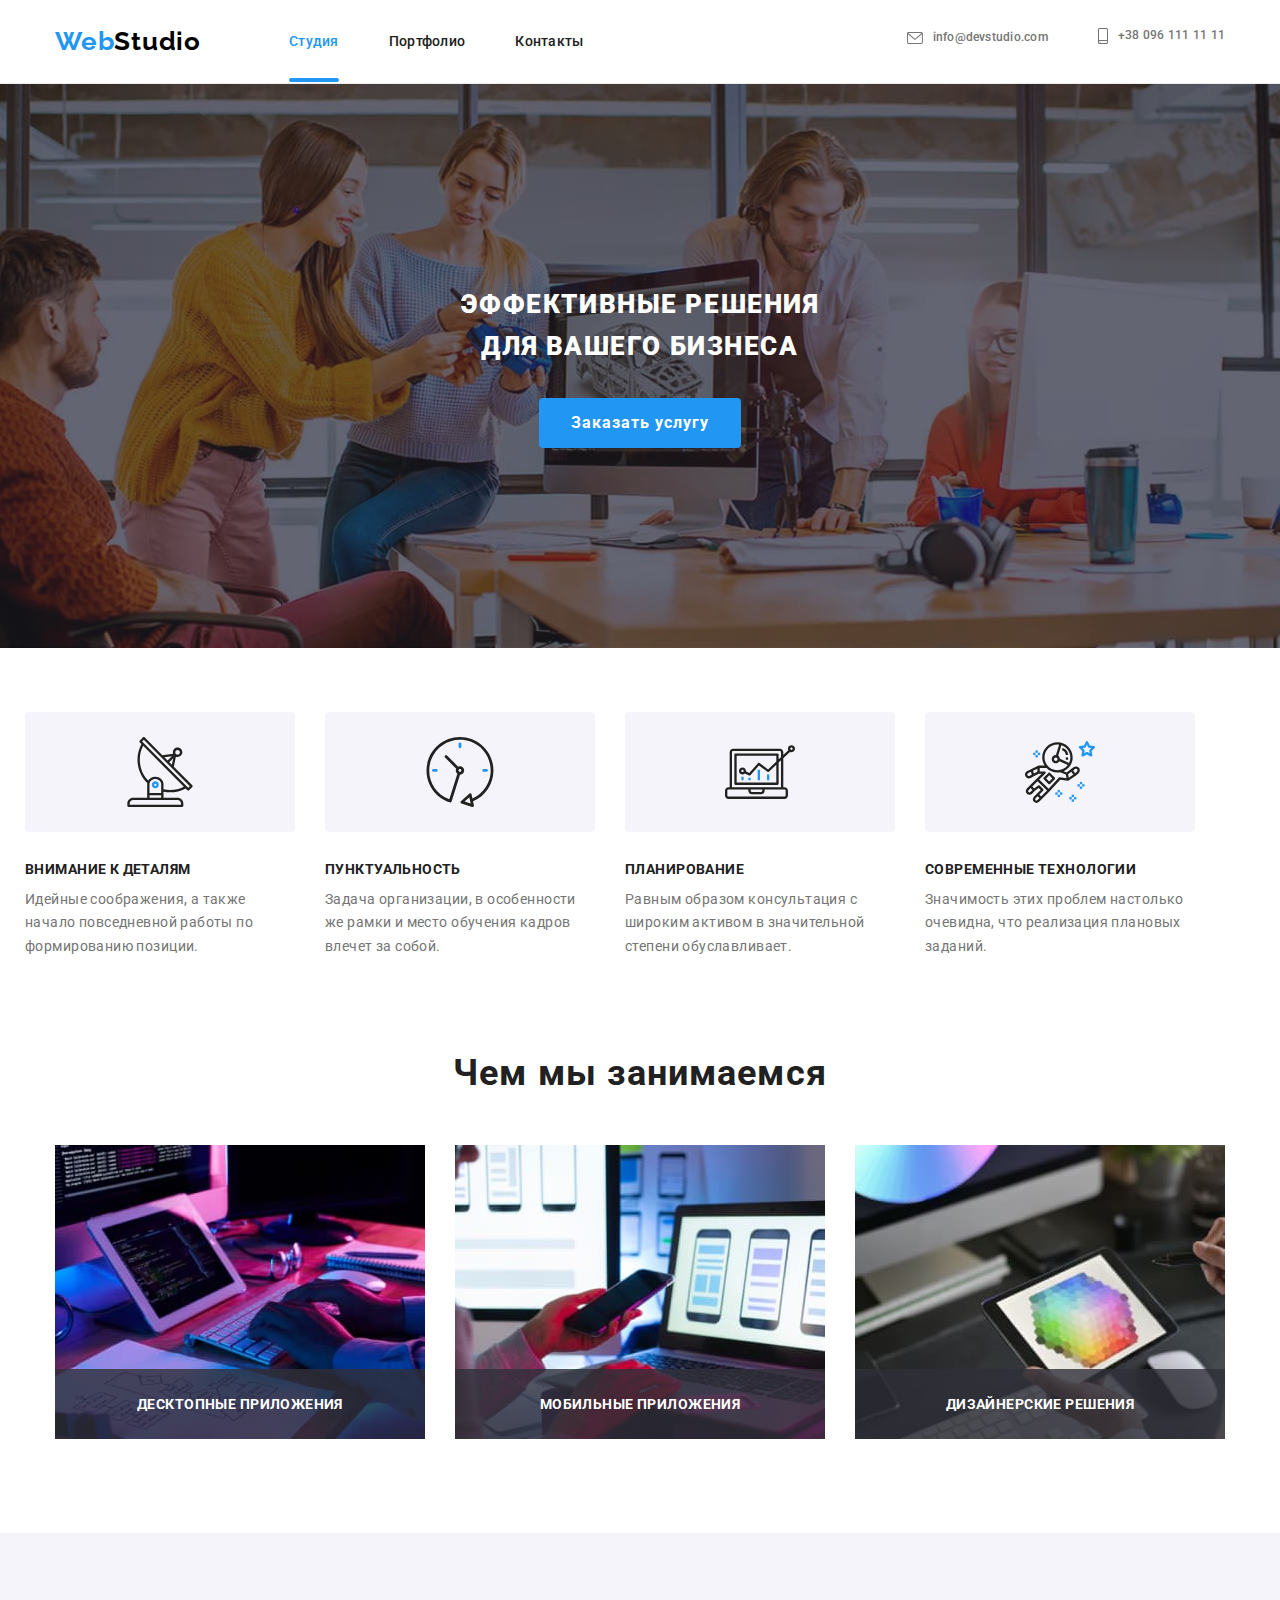
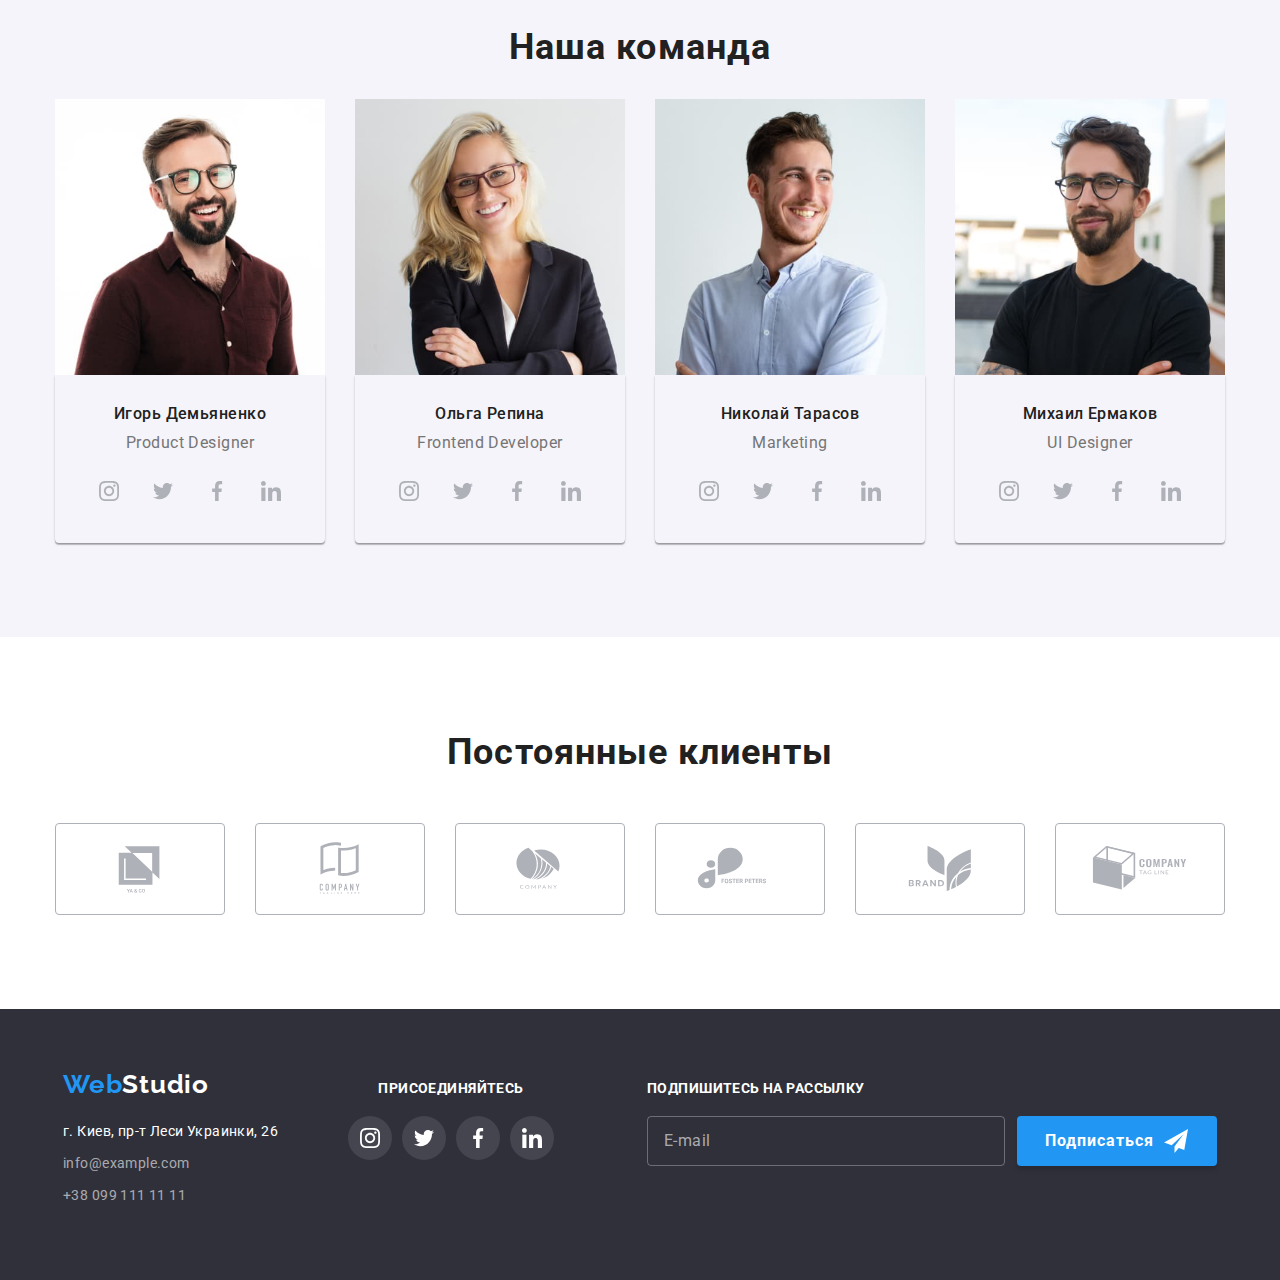
==== commit 3b781d4e: "виправив помилки" ====
--- a/index.html
+++ b/index.html
@@ -183,7 +183,7 @@
                 />
                 <img
                   class="activity__img"
-                  src="./images/work/job-1.jpg"
+                  src="./images/work/job-1@2x.jpg"
                   alt="Человек работает за компютером"
                 />
               </picture>
@@ -205,7 +205,7 @@
                 />
                 <img
                   class="activity__img"
-                  src="./images/work/job-2.jpg"
+                  src="./images/work/job-2@2x.jpg"
                   alt="Человек работает с ноутбуком"
                 />
               </picture>
@@ -226,7 +226,7 @@
                 />
                 <img
                   class="activity__img"
-                  src="./images/work/job-3.jpg"
+                  src="./images/work/job-3@2x.jpg"
                   alt="Человек работает с планшетом"
                 />
               </picture>
@@ -245,7 +245,7 @@
             <li class="team__item">
               <picture>
                 <source
-                  media="(min-width:480px)"
+                  media="(min-width:280px)"
                   srcset="./images/team/mobile/team-1.jpg 1x, ./images/team/mobile/team-1@2x.jpg 2x"
                 />
                 <source
@@ -260,7 +260,7 @@
                   "
                 />
                 <source
-                  media="(min-width:480px)"
+                  media="(min-width:280px)"
                   srcset="
                     ./images/team/mobile/team-1.webp    1x,
                     ./images/team/mobile/team-1@2x.webp 2x
@@ -325,7 +325,7 @@
             <li class="team__item">
               <picture>
                 <source
-                  media="(min-width:480px)"
+                  media="(min-width:280px)"
                   srcset="./images/team/mobile/team-2.jpg 1x, ./images/team/mobile/team-2@2x.jpg 2x"
                 />
                 <source
@@ -340,7 +340,7 @@
                   "
                 />
                 <source
-                  media="(min-width:480px)"
+                  media="(min-width:280px)"
                   srcset="
                     ./images/team/mobile/team-2.webp    1x,
                     ./images/team/mobile/team-2@2x.webp 2x
@@ -404,7 +404,7 @@
             <li class="team__item">
               <picture>
                 <source
-                  media="(min-width:480px)"
+                  media="(min-width:280px)"
                   srcset="./images/team/mobile/team-3.jpg 1x, ./images/team/mobile/team-3@2x.jpg 2x"
                 />
                 <source
@@ -419,7 +419,7 @@
                   "
                 />
                 <source
-                  media="(min-width:480px)"
+                  media="(min-width:280px)"
                   srcset="
                     ./images/team/mobile/team-3.webp    1x,
                     ./images/team/mobile/team-3@2x.webp 2x
@@ -483,7 +483,7 @@
             <li class="team__item">
               <picture>
                 <source
-                  media="(min-width:480px)"
+                  media="(min-width:280px)"
                   srcset="./images/team/mobile/team-4.jpg 1x, ./images/team/mobile/team-4@2x.jpg 2x"
                 />
                 <source
@@ -498,7 +498,7 @@
                   "
                 />
                 <source
-                  media="(min-width:480px)"
+                  media="(min-width:280px)"
                   srcset="
                     ./images/team/mobile/team-4.webp    1x,
                     ./images/team/mobile/team-4@2x.webp 2x
--- a/css/main.min.css
+++ b/css/main.min.css
@@ -1,5 +1,5 @@
 :root{--accent-color: #2196f3;--main-color: #212121;--second-color: #757575;--third-color: #ffffff;--background-color: #c4c4c4;--footer-color: #2f303a;--logo-color: #000000;--button-color: #188ce8;--icons-color: #afb1b8;--social-color: rgba(255, 255, 255, 0.1);--contacts-color: rgba(255, 255, 255, 0.6);--gradient-color: rgba(47, 48, 58, 0.4);--activity-color: rgba(47, 48, 58, 0.8);--backdrop-color: rgba(0, 0, 0, 0.2);--container-color: #f5f4fa;--overlay-color: rgba(33, 150, 243, 0.9);--card-shadow: 0px 1px 3px rgba(0, 0, 0, 0.12), 0px 1px 1px rgba(0, 0, 0, 0.14),
     0px 2px 1px rgba(0, 0, 0, 0.2);--btn-shadow: 0px 3px 1px rgba(0, 0, 0, 0.1), 0px 1px 2px rgba(0, 0, 0, 0.08),
     0px 2px 2px rgba(0, 0, 0, 0.12);--portfolio-shadow: 0px 1px 1px rgba(0, 0, 0, 0.12), 0px 4px 4px rgba(0, 0, 0, 0.06),
-    1px 4px 6px rgba(0, 0, 0, 0.16)}.visually-hidden{position:absolute;clip:rect(0 0 0 0);width:1px;height:1px;margin:-1px}.list{list-style:none}.link{text-decoration:none}body{font-family:'Roboto', sans-serif;color:var(--main-color)}h1,h2,h3,p,ul{margin-top:0px;margin-bottom:0px}ul{padding-left:0px}img{display:block;max-width:100%;height:auto}.section{padding-top:60px;padding-bottom:60px}@media screen and (min-width: 768px){.section{padding-top:60px;padding-bottom:60px}}@media screen and (min-width: 1200px){.section{padding-top:94px;padding-bottom:94px}}.container{padding-left:15px;padding-right:15px}@media screen and (min-width: 480px){.container{width:480px;margin:auto}}@media screen and (min-width: 768px){.container{width:768px}}@media screen and (min-width: 1200px){.container{width:1200px}}.backdrop{position:fixed;top:0;left:0;width:100vw;height:100vh;background-color:var(--backdrop-color);transition:opacity 250ms linear, visibility 250ms linear}.is-hidden{opacity:0;visibility:hidden;pointer-events:none}.modal{position:absolute;left:50%;top:50%;width:450px;height:609px;background-color:var(--third-color);transform:translate(-50%, -50%);padding:40px}.modal__close-btn{position:absolute;top:8px;right:8px;display:flex;justify-content:center;align-items:center;width:30px;height:30px;border-radius:50%;border:1px solid rgba(0,0,0,0.1);background-color:var(--third-color);cursor:pointer;padding:0;transition:fill 250ms cubic-bezier(0.4, 0, 0.2, 1)}.modal__close-btn:hover,.modal__close-btn:focus{fill:var(--accent-color)}@media screen and (min-width: 1200px){.modal{width:528px;height:581px}}.modal-form{display:flex;flex-direction:column}.modal-form__head{font-weight:700;font-size:20px;line-height:1.5;text-align:center;letter-spacing:0.03em;margin-bottom:12px}.modal-form__field{font-size:12px;line-height:14px;letter-spacing:0.01em;color:var(--second-color);margin-bottom:10px}.modal-form__field-message{font-size:12px;line-height:14px;letter-spacing:0.01em;color:var(--second-color)}.modal-form__container{position:relative;display:block;margin-top:4px}.modal-form__input{width:100%;height:40px;border:1px solid rgba(33,33,33,0.2);border-radius:4px;padding-left:42px;transition:border-color 250ms cubic-bezier(0.4, 0, 0.2, 1)}.modal-form__input:focus{outline:none;border-color:var(--accent-color)}.modal-form__icon{position:absolute;top:50%;left:12px;transform:translateY(-50%);transition:fill 250ms cubic-bezier(0.4, 0, 0.2, 1)}.modal-form__input:focus ~ .modal-form__icon{fill:var(--accent-color)}.modal-form__message{width:100%;height:120px;margin-top:4px;border:1px solid rgba(33,33,33,0.2);border-radius:4px;transition:border-color 250ms cubic-bezier(0.4, 0, 0.2, 1);padding:12px 16px;resize:none}.modal-form__message::placeholder{font-size:14px;line-height:1.14;letter-spacing:0.01em;color:rgba(117,117,117,0.5)}.modal-form__message:focus{outline:none;border-color:var(--accent-color)}.modal-form__checkbox:checked ~ .modal-form__checkbox-label::before{display:inline-block;content:'';width:16px;height:15px;background-image:url(../images/check.svg)}.modal-form__checkbox:focus ~ .modal-form__checkbox-label::before{outline:2px solid var(--accent-color)}.modal-form__checkbox-label{display:flex;align-items:center;justify-content:center;font-size:12px;line-height:1.17;letter-spacing:0.03em;color:var(--second-color);margin-top:20px;margin-bottom:30px}.modal-form__checkbox-label::before{display:inline-block;content:'';width:16px;height:15px;background-image:url(../images/vector.svg);margin-right:8px}.modal-form__label-link{color:var(--accent-color)}.modal-form__btn{align-self:center;min-width:200px;border:0px;padding:10px 55px;background-color:var(--accent-color);box-shadow:0px 4px 4px rgba(0,0,0,0.15);border-radius:4px;font-family:Roboto;font-weight:bold;font-size:16px;line-height:30px;text-align:center;letter-spacing:0.06em;color:var(--third-color);transition:background-color 250ms cubic-bezier(0.4, 0, 0.2, 1);cursor:pointer}.modal-form__btn:hover,.modal-form__btn:focus{background-color:var(--button-color)}@media screen and (min-width: 1200px){.modal-form__head{line-height:1.15}.modal-form__checkbox-label{font-size:14px;line-height:1.71}}.header{padding-top:16px;padding-bottom:16px;border-bottom:1px solid #ececec}.logo__accent{font-family:'Raleway', sans-serif;font-weight:700;font-size:24px;line-height:1.17;letter-spacing:0.03em;color:var(--accent-color)}.logo_color_black{font-family:'Raleway', sans-serif;font-weight:700;font-size:24px;line-height:1.17;letter-spacing:0.03em;color:var(--logo-color);margin-right:93px}.menu{display:none}.contacts{display:none}.menu-open{background-color:transparent;border:none;padding:0;line-height:0}.header-container{display:flex;align-items:center;justify-content:space-between}.mobile-menu{position:fixed;z-index:100;left:0;top:0;width:100vw;height:100vh;background-color:var(--third-color);opacity:0;visibility:hidden;pointer-events:none;transition:opacity 250ms cubic-bezier(0.4, 0, 0.2, 1)}.mobile-menu.is-open{opacity:1;visibility:visible;pointer-events:auto}.mobile-menu__container{position:relative;padding-top:48px;padding-left:40px}.mobile-menu__btn{position:absolute;top:10px;right:15px;display:flex;justify-content:center;align-items:center;border:none;background-color:var(--third-color);cursor:pointer;padding:0;transition:fill 250ms cubic-bezier(0.4, 0, 0.2, 1)}.mobile-menu__btn:hover,.mobile-menu__btn:focus{fill:var(--accent-color)}@media screen and (max-width: 767px){.nav-list__link{font-weight:500;font-size:40px;line-height:1.17;text-align:center;letter-spacing:0.02em;color:inherit;transition:color 250ms cubic-bezier(0.4, 0, 0.2, 1)}.nav-list__link:hover,.nav-list__link:focus{color:var(--accent-color)}.nav-list__item:not(:last-child){margin-bottom:32px}.nav-list__link_current{color:var(--accent-color)}.mobile-contacts{margin-top:302px}.mobile-contacts__item:not(:last-child){margin-bottom:32px}.mobile-menu__tel{font-weight:500;font-size:34px;line-height:1.25;letter-spacing:0.02em;color:var(--accent-color)}.mobile-menu__mail{font-weight:500;font-size:24px;line-height:1.17;letter-spacing:0.02em;color:var(--second-color)}.mobile-menu__mail:hover,.mobile-menu__mail:focus{color:var(--accent-color)}.mobile-social{display:flex;flex-wrap:wrap;margin-top:64px}.mobile-social__item:not(:last-child){margin-right:10px;border-right:1px solid rgba(33,33,33,0.2);padding-right:10px}.mobile-social__link{font-weight:500;font-size:18px;line-height:1.22;letter-spacing:0.02em;color:var(--accent-color)}}@media screen and (min-width: 768px){.header{padding-top:26px;padding-bottom:26px}.header-container{display:flex;justify-content:space-between;align-items:center}.logo_color_black{margin-right:88px}.menu-open{display:none}.menu{display:flex;align-items:center}.menu__link{position:relative;font-weight:500;font-size:14px;line-height:1.14;letter-spacing:0.02em;color:var(--main-color);transition:color 250ms cubic-bezier(0.4, 0, 0.2, 1)}.menu__link:hover,.menu__link:focus{color:var(--accent-color)}.menu__link_current{color:var(--accent-color)}.menu__link_current::after{display:block;content:'';position:absolute;bottom:-33px;width:100%;height:4px;border-radius:2px;background-color:var(--accent-color)}.menu__item:not(:last-child){margin-right:50px}.contacts{display:flex;align-items:baseline;flex-direction:column;margin-left:84px}.nav_header{display:flex;align-items:center}.contacts__link{font-weight:500;font-size:12px;line-height:1.16;letter-spacing:0.02em;color:var(--second-color);display:flex;flex-direction:row;justify-content:center;align-items:center;transition:color 250ms cubic-bezier(0.4, 0, 0.2, 1)}.contacts__link:hover,.contacts__link:focus{color:var(--accent-color)}.contacts__icon{margin-right:10px;display:block;fill:var(--second-color)}.contacts__link:hover .contacts__icon,.contacts__link:focus .contacts__icon{fill:var(--accent-color)}.contacts__item:not(:last-child){margin-bottom:10px}}@media screen and (min-width: 1200px){.logo__accent{font-size:26px;line-height:1.19}.logo_color_black{font-size:26px;line-height:1.19}.contacts{flex-direction:row}.contacts__item:not(:last-child){margin-right:50px}}.hero__title{max-width:420px;font-weight:900;font-size:26px;line-height:1.61;text-align:center;letter-spacing:0.06em;text-transform:uppercase;margin:auto;color:var(--third-color)}.modal-btn{min-width:200px;border-radius:4px;padding:10px 32px;border:0px;font-family:'Roboto', sans-serif;font-weight:700;font-size:16px;line-height:1.87;letter-spacing:0.06em;color:var(--third-color);cursor:pointer;background-color:var(--accent-color);transition:background-color 250ms cubic-bezier(0.4, 0, 0.2, 1);margin-top:30px}.modal-btn:hover,.modal-btn:focus{background-color:var(--button-color)}.hero-container{max-width:480px}.hero{background-color:var(--background-color);text-align:center;padding:118px 60px;max-width:1600px;margin:auto;background-image:linear-gradient(var(--gradient-color), var(--gradient-color)),url(../images/hero/mobile/bg.jpg);background-repeat:no-repeat;background-position:center;background-size:cover}@media screen and (min-device-pixel-ratio: 2) and (min-width: 320px), screen and (min-resolution: 192dpi) and (min-width: 320px), screen and (min-resolution: 2dppx) and (min-width: 320px){.hero{background-image:linear-gradient(var(--gradient-color), var(--gradient-color)),url(../images/hero/mobile/bg@2x.jpg)}}@media screen and (min-width: 768px){.hero{background-image:linear-gradient(var(--gradient-color), var(--gradient-color)),url(../images/hero/tablet/bg.jpg)}}@media screen and (min-device-pixel-ratio: 2) and (min-width: 768px), screen and (min-resolution: 192dpi) and (min-width: 768px), screen and (min-resolution: 2dppx) and (min-width: 768px){.hero{background-image:linear-gradient(var(--gradient-color), var(--gradient-color)),url(../images/hero/tablet/bg@2x.jpg)}}@media screen and (min-width: 1200px){.hero{background-image:linear-gradient(var(--gradient-color), var(--gradient-color)),url(../images/hero/desktop/bg.jpg)}}@media screen and (min-device-pixel-ratio: 2) and (min-width: 1200px), screen and (min-resolution: 192dpi) and (min-width: 1200px), screen and (min-resolution: 2dppx) and (min-width: 1200px){.hero{background-image:linear-gradient(var(--gradient-color), var(--gradient-color)),url(../images/hero/desktop/bg@2x.jpg)}}.features__container{display:flex;justify-content:center;align-items:center;max-width:450px;height:120px;background-color:var(--container-color);border-radius:4px;margin-bottom:30px}.features__subtitle{margin-bottom:10px;font-weight:700;font-size:14px;line-height:1.14;letter-spacing:0.03em;text-transform:uppercase}.features__content{font-size:14px;line-height:1.71;letter-spacing:0.03em;color:var(--second-color)}@media screen and (max-width: 767px){.features__subtitle{text-align:center}.features__item{max-width:450px}.features__item:not(:last-child){margin-bottom:30px}}@media screen and (min-width: 768px){.features__list{display:flex;flex-wrap:wrap;margin-top:-30px;margin-left:-30px}.features__item{width:354px;margin-top:30px;margin-left:30px}}@media screen and (min-width: 1200px){.features__list{display:flex;flex-wrap:nowrap}.features__item{margin-top:0;margin-left:0;width:270px}.features__item:not(:last-child){margin-right:30px}}.activity{padding-bottom:94px}.activity__item{position:relative;width:370px}.activity__title{font-weight:700;font-size:36px;line-height:1.16;letter-spacing:0.03em;text-align:center;margin-bottom:50px}.activity__list{display:flex;justify-content:space-between}.activity__content{font-weight:bold;font-size:14px;line-height:16px;text-align:center;letter-spacing:0.03em;text-transform:uppercase;color:var(--third-color)}.activity__container{position:absolute;transform:translateY(-100%);display:flex;align-items:center;justify-content:center;width:100%;height:70px;background-color:var(--activity-color)}@media screen and (max-width: 1199px){.activity{display:none}}.team{background-color:#f5f4fa}.team__title{font-weight:700;font-size:28px;line-height:1.18;letter-spacing:0.03em;text-align:center;margin-bottom:30px}.team__list{display:flex;flex-wrap:wrap}.team__card{box-shadow:var(--card-shadow);border-radius:0px 0px 4px 4px;padding-top:30px;padding-bottom:30px}.team__subtitle{font-weight:500;font-size:16px;line-height:1.18;letter-spacing:0.03em;text-align:center;margin-bottom:10px}.team__content{font-size:16px;line-height:1.18;letter-spacing:0.03em;color:var(--second-color);text-align:center;margin-bottom:16px}.social-list{display:flex;justify-content:center}.social-list__link{display:flex;justify-content:center;align-items:center;width:44px;height:44px;border-radius:50%;fill:var(--icons-color);transition:fill 250ms cubic-bezier(0.4, 0, 0.2, 1),background-color 250ms cubic-bezier(0.4, 0, 0.2, 1)}.social-list__link:hover,.social-list__link:focus{background-color:var(--accent-color);fill:var(--third-color)}.social-list__item:not(:last-child){margin-right:10px}@media screen and (max-width: 767px){.team__item{width:450px}.team__item:not(:last-child){margin-bottom:30px}}@media screen and (min-width: 768px){.team__item{width:354px;margin-top:30px;margin-left:30px;margin-bottom:0}.team__list{margin-top:-30px;margin-left:-30px}}@media screen and (min-width: 1200px){.team__title{font-size:36px;line-height:1.16}.team__item{width:270px}}.customers__title{font-weight:700;font-size:28px;line-height:1.18;text-align:center;letter-spacing:0.03em;margin-bottom:30px}.customers__list{display:flex;flex-wrap:wrap;justify-content:center;margin-top:-30px;margin-left:-30px}.customers__item{width:210px;height:92px;margin-top:30px;margin-left:30px}.customers__link{display:flex;justify-content:center;align-items:center;width:100%;height:100%;border:var(--icons-color) 1px solid;border-radius:4px;transition:border-color 250ms cubic-bezier(0.4, 0, 0.2, 1)}.customers__link:hover,.customers__link:focus{fill:var(--accent-color);border-color:var(--accent-color)}.customers__icon{fill:var(--icons-color);transition:fill 250ms cubic-bezier(0.4, 0, 0.2, 1)}.customers__link:hover .customers__icon,.customers__link:focus .customers__icon{fill:var(--accent-color)}@media screen and (min-width: 768px){.customers__item{width:226px}}@media screen and (min-width: 1200px){.customers__title{font-size:36px;line-height:1.17;margin-bottom:50px}.customers__list{justify-content:space-between}.customers__item{width:170px}}.footer{background-color:var(--footer-color);padding-top:60px;padding-bottom:60px}.logo_color_white{display:block;font-family:'Raleway', sans-serif;font-weight:700;font-size:24px;line-height:1.17;letter-spacing:0.03em;color:var(--third-color);margin-bottom:20px;text-align:center}.address__item:not(:last-child){margin-bottom:8px}.address__link{display:block;text-align:center;font-style:normal;font-weight:400;font-size:14px;line-height:1.71;letter-spacing:0.03em;color:var(--third-color);transition:color 250ms cubic-bezier(0.4, 0, 0.2, 1)}.address__link:hover,.address__link:focus{color:var(--accent-color)}.address__contact{display:block;text-align:center;font-style:normal;font-weight:400;font-size:14px;line-height:1.71;letter-spacing:0.03em;color:var(--contacts-color);transition:color 250ms cubic-bezier(0.4, 0, 0.2, 1)}.address__contact:hover,.address__contact:focus{color:var(--accent-color)}.join__content{font-weight:bold;font-size:14px;line-height:16px;letter-spacing:0.03em;text-transform:uppercase;color:var(--third-color);margin-top:60px;margin-bottom:20px;text-align:center}.join__list{display:flex;justify-content:center;margin-bottom:60px}.join__icon{fill:var(--third-color)}.join__link{display:flex;justify-content:center;align-items:center;border-radius:50%;width:44px;height:44px;background-color:var(--social-color);transition:background-color 250ms cubic-bezier(0.4, 0, 0.2, 1)}.join__link:hover,.join__link:focus{background-color:var(--accent-color)}.join__item:not(:last-child){margin-right:10px}.footer-form__text{font-weight:bold;font-size:14px;line-height:16px;letter-spacing:0.03em;text-transform:uppercase;color:var(--third-color);margin-bottom:20px;text-align:center}.footer-form__container{display:flex;align-items:center;flex-direction:column;padding-left:15px;padding-right:15px}.footer-form__input{width:100%;height:50px;border:1px solid rgba(255,255,255,0.3);border-radius:4px;background-color:inherit;padding-left:16px;color:var(--third-color);outline:none;margin-bottom:20px}.footer-form__input::placeholder{font-size:16px;line-height:20px;align-items:center;letter-spacing:0.03em;color:var(--contacts-color)}.footer-form__btn{display:flex;align-items:center;min-width:200px;background:var(--accent-color);box-shadow:0px 4px 4px rgba(0,0,0,0.15);border-radius:4px;border:0px;color:var(--third-color);font-weight:bold;font-size:16px;line-height:30px;text-align:center;letter-spacing:0.06em;cursor:pointer;padding:10px 28px}.footer-form__btn::after{content:'';margin-left:10px;width:24px;height:24px;background-image:url(../images/send.svg)}@media screen and (min-width: 768px){.footer-top__container{display:flex;justify-content:space-around;align-items:baseline}.join__content{margin-top:0}.footer-form__text{margin-top:60px}.footer-form__input{width:450px}}@media screen and (min-width: 1200px){.logo_color_white{display:inline-block;font-size:26px;line-height:1.19}.address__link{display:inline-block}.address__contact{display:inline-block}.footer_container{display:flex;align-items:baseline;justify-content:center}.footer-form__container{display:flex;flex-direction:row;align-items:baseline;padding:0;justify-content:space-around}.footer-form__input{width:358px;margin-right:12px;margin-bottom:0}.nav_footer{margin-right:70px}.footer-form{margin-left:93px}.footer-form__text{display:inline-block;margin-top:0}}.filter{display:flex;flex-wrap:wrap;margin-bottom:40px}.filter__item{margin-bottom:15px}.filter__item:not(:last-child){margin-right:8px}.filter__btn{padding:6px 22px;font-weight:500;font-size:16px;line-height:1.62;letter-spacing:0.03em;cursor:pointer;border-radius:4px;background-color:#f5f4fa;color:var(--main-color);border:none;transition:color 250ms cubic-bezier(0.4, 0, 0.2, 1),background-color 250ms cubic-bezier(0.4, 0, 0.2, 1),box-shadow 250ms cubic-bezier(0.4, 0, 0.2, 1)}.filter__btn:hover,.filter__btn:focus{color:var(--third-color);background-color:var(--accent-color);box-shadow:var(--btn-shadow)}.portfolio__list{display:flex;flex-direction:column;align-items:center}.portfolio__item{max-width:450px;align-items:center}.portfolio__item:not(:last-child){margin-bottom:30px}.portfolio__img_overlay{position:relative;overflow:hidden}.portfolio__overlay{font-size:18px;line-height:1.6;letter-spacing:0.03em;color:var(--third-color);background-color:var(--overlay-color);padding:63px 24px;position:absolute;overflow:auto;top:0;left:0;width:100%;height:100%;transform:translateY(100%);transition:transform 250ms cubic-bezier(0.4, 0, 0.2, 1)}.portfolio__link:hover .portfolio__overlay,.portfolio__link:focus .portfolio__overlay{transform:translateY(0)}.portfolio__link{display:block;text-decoration:none;color:inherit;transition:box-shadow 250ms cubic-bezier(0.4, 0, 0.2, 1)}.portfolio__link:hover,.portfolio__link:focus{box-shadow:var(--portfolio-shadow)}.portfolio__card{padding:20px 24px;border:1px solid #eeeeee;border-top:none}.portfolio__subtitle{font-weight:700;font-size:18px;line-height:2;letter-spacing:0.06em;margin-bottom:4px}.portfolio__text{font-size:16px;line-height:1.87;letter-spacing:0.03em;color:var(--second-color)}@media screen and (min-width: 768px){.filter{justify-content:center;margin-bottom:30px}.portfolio__item{width:354px;margin-top:30px;margin-left:30px}.portfolio__list{flex-wrap:wrap;flex-direction:row;margin-top:-30px;margin-left:-30px}}@media screen and (min-width: 1200px){.portfolio__item{width:370px}.filter{display:flex;margin-bottom:50px;justify-content:center}}
+    1px 4px 6px rgba(0, 0, 0, 0.16)}.visually-hidden{position:absolute;clip:rect(0 0 0 0);width:1px;height:1px;margin:-1px}.list{list-style:none}.link{text-decoration:none}body{font-family:'Roboto', sans-serif;color:var(--main-color)}h1,h2,h3,p,ul{margin-top:0px;margin-bottom:0px}ul{padding-left:0px}img{display:block;max-width:100%;height:auto}.section{padding-top:60px;padding-bottom:60px}@media screen and (min-width: 768px){.section{padding-top:60px;padding-bottom:60px}}@media screen and (min-width: 1200px){.section{padding-top:94px;padding-bottom:94px}}.container{padding-left:15px;padding-right:15px}@media screen and (min-width: 480px){.container{width:480px;margin:auto}}@media screen and (min-width: 768px){.container{width:768px}}@media screen and (min-width: 1200px){.container{width:1200px}}.backdrop{position:fixed;top:0;left:0;width:100vw;height:100vh;background-color:var(--backdrop-color);transition:opacity 250ms linear, visibility 250ms linear}.is-hidden{opacity:0;visibility:hidden;pointer-events:none}.modal{position:absolute;left:50%;top:50%;width:450px;height:609px;background-color:var(--third-color);transform:translate(-50%, -50%);padding:40px}.modal__close-btn{position:absolute;top:8px;right:8px;display:flex;justify-content:center;align-items:center;width:30px;height:30px;border-radius:50%;border:1px solid rgba(0,0,0,0.1);background-color:var(--third-color);cursor:pointer;padding:0;transition:fill 250ms cubic-bezier(0.4, 0, 0.2, 1)}.modal__close-btn:hover,.modal__close-btn:focus{fill:var(--accent-color)}@media screen and (min-width: 1200px){.modal{width:528px;height:581px}}.modal-form{display:flex;flex-direction:column}.modal-form__head{font-weight:700;font-size:20px;line-height:1.5;text-align:center;letter-spacing:0.03em;margin-bottom:12px}.modal-form__field{font-size:12px;line-height:14px;letter-spacing:0.01em;color:var(--second-color);margin-bottom:10px}.modal-form__field-message{font-size:12px;line-height:14px;letter-spacing:0.01em;color:var(--second-color)}.modal-form__container{position:relative;display:block;margin-top:4px}.modal-form__input{width:100%;height:40px;border:1px solid rgba(33,33,33,0.2);border-radius:4px;padding-left:42px;transition:border-color 250ms cubic-bezier(0.4, 0, 0.2, 1)}.modal-form__input:focus{outline:none;border-color:var(--accent-color)}.modal-form__icon{position:absolute;top:50%;left:12px;transform:translateY(-50%);transition:fill 250ms cubic-bezier(0.4, 0, 0.2, 1)}.modal-form__input:focus ~ .modal-form__icon{fill:var(--accent-color)}.modal-form__message{width:100%;height:120px;margin-top:4px;border:1px solid rgba(33,33,33,0.2);border-radius:4px;transition:border-color 250ms cubic-bezier(0.4, 0, 0.2, 1);padding:12px 16px;resize:none}.modal-form__message::placeholder{font-size:14px;line-height:1.14;letter-spacing:0.01em;color:rgba(117,117,117,0.5)}.modal-form__message:focus{outline:none;border-color:var(--accent-color)}.modal-form__checkbox:checked ~ .modal-form__checkbox-label::before{display:inline-block;content:'';width:16px;height:15px;background-image:url(../images/check.svg)}.modal-form__checkbox:focus ~ .modal-form__checkbox-label::before{outline:2px solid var(--accent-color)}.modal-form__checkbox-label{display:flex;align-items:center;justify-content:center;font-size:12px;line-height:1.17;letter-spacing:0.03em;color:var(--second-color);margin-top:20px;margin-bottom:30px}.modal-form__checkbox-label::before{display:inline-block;content:'';width:16px;height:15px;background-image:url(../images/vector.svg);margin-right:8px}.modal-form__label-link{color:var(--accent-color)}.modal-form__btn{align-self:center;min-width:200px;border:0px;padding:10px 55px;background-color:var(--accent-color);box-shadow:0px 4px 4px rgba(0,0,0,0.15);border-radius:4px;font-family:Roboto;font-weight:bold;font-size:16px;line-height:30px;text-align:center;letter-spacing:0.06em;color:var(--third-color);transition:background-color 250ms cubic-bezier(0.4, 0, 0.2, 1);cursor:pointer}.modal-form__btn:hover,.modal-form__btn:focus{background-color:var(--button-color)}@media screen and (min-width: 1200px){.modal-form__head{line-height:1.15}.modal-form__checkbox-label{font-size:14px;line-height:1.71}}.header{padding-top:16px;padding-bottom:16px;border-bottom:1px solid #ececec}.logo__accent{font-family:'Raleway', sans-serif;font-weight:700;font-size:24px;line-height:1.17;letter-spacing:0.03em;color:var(--accent-color)}.logo_color_black{font-family:'Raleway', sans-serif;font-weight:700;font-size:24px;line-height:1.17;letter-spacing:0.03em;color:var(--logo-color);margin-right:93px}.menu{display:none}.contacts{display:none}.menu-open{background-color:transparent;border:none;padding:0;line-height:0}.header-container{display:flex;align-items:center;justify-content:space-between}.mobile-menu{position:fixed;z-index:100;left:0;top:0;width:100vw;height:100vh;background-color:var(--third-color);opacity:0;visibility:hidden;pointer-events:none;transition:opacity 250ms cubic-bezier(0.4, 0, 0.2, 1)}.mobile-menu.is-open{opacity:1;visibility:visible;pointer-events:auto}.mobile-menu__container{position:relative;padding:48px 40px;display:flex;flex-direction:column;width:100%;height:100%}.mobile-menu__btn{position:absolute;top:10px;right:15px;display:flex;justify-content:center;align-items:center;border:none;background-color:var(--third-color);cursor:pointer;padding:0;transition:fill 250ms cubic-bezier(0.4, 0, 0.2, 1)}.mobile-menu__btn:hover,.mobile-menu__btn:focus{fill:var(--accent-color)}@media screen and (max-width: 767px){.nav-list__link{font-weight:500;font-size:40px;line-height:1.17;text-align:center;letter-spacing:0.02em;color:inherit;transition:color 250ms cubic-bezier(0.4, 0, 0.2, 1)}.nav-list__link:hover,.nav-list__link:focus{color:var(--accent-color)}.nav-list__item:not(:last-child){margin-bottom:32px}.nav-list__link_current{color:var(--accent-color)}.mobile-contacts{margin-top:auto}.mobile-contacts__item:not(:last-child){margin-bottom:32px}.mobile-menu__tel{font-weight:500;font-size:34px;line-height:1.25;letter-spacing:0.02em;color:var(--accent-color)}.mobile-menu__mail{font-weight:500;font-size:24px;line-height:1.17;letter-spacing:0.02em;color:var(--second-color)}.mobile-menu__mail:hover,.mobile-menu__mail:focus{color:var(--accent-color)}.mobile-social{display:flex;flex-wrap:wrap;margin-top:64px}.mobile-social__item:not(:last-child){margin-right:10px;border-right:1px solid rgba(33,33,33,0.2);padding-right:10px}.mobile-social__link{font-weight:500;font-size:18px;line-height:1.22;letter-spacing:0.02em;color:var(--accent-color)}}@media screen and (min-width: 768px){.header{padding-top:26px;padding-bottom:26px}.header-container{display:flex;justify-content:space-between;align-items:center}.logo_color_black{margin-right:88px}.menu-open{display:none}.menu{display:flex;align-items:center}.menu__link{position:relative;font-weight:500;font-size:14px;line-height:1.14;letter-spacing:0.02em;color:var(--main-color);transition:color 250ms cubic-bezier(0.4, 0, 0.2, 1)}.menu__link:hover,.menu__link:focus{color:var(--accent-color)}.menu__link_current{color:var(--accent-color)}.menu__link_current::after{display:block;content:'';position:absolute;bottom:-33px;width:100%;height:4px;border-radius:2px;background-color:var(--accent-color)}.menu__item:not(:last-child){margin-right:50px}.contacts{display:flex;align-items:baseline;flex-direction:column;margin-left:84px}.nav_header{display:flex;align-items:center}.contacts__link{font-weight:500;font-size:12px;line-height:1.16;letter-spacing:0.02em;color:var(--second-color);display:flex;flex-direction:row;justify-content:center;align-items:center;transition:color 250ms cubic-bezier(0.4, 0, 0.2, 1)}.contacts__link:hover,.contacts__link:focus{color:var(--accent-color)}.contacts__icon{margin-right:10px;display:block;fill:var(--second-color)}.contacts__link:hover .contacts__icon,.contacts__link:focus .contacts__icon{fill:var(--accent-color)}.contacts__item:not(:last-child){margin-bottom:10px}}@media screen and (min-width: 1200px){.logo__accent{font-size:26px;line-height:1.19}.logo_color_black{font-size:26px;line-height:1.19}.contacts{flex-direction:row}.contacts__item:not(:last-child){margin-right:50px}}.hero__title{max-width:420px;font-weight:900;font-size:26px;line-height:1.61;text-align:center;letter-spacing:0.06em;text-transform:uppercase;margin:auto;color:var(--third-color)}.modal-btn{min-width:200px;border-radius:4px;padding:10px 32px;border:0px;font-family:'Roboto', sans-serif;font-weight:700;font-size:16px;line-height:1.87;letter-spacing:0.06em;color:var(--third-color);cursor:pointer;background-color:var(--accent-color);transition:background-color 250ms cubic-bezier(0.4, 0, 0.2, 1);margin-top:30px}.modal-btn:hover,.modal-btn:focus{background-color:var(--button-color)}.hero{background-color:var(--background-color);text-align:center;padding:118px 0px;max-width:1600px;margin:0 auto;background-image:linear-gradient(var(--gradient-color), var(--gradient-color)),url(../images/hero/mobile/bg.jpg);background-repeat:no-repeat;background-position:center;background-size:cover}@media screen and (min-device-pixel-ratio: 2) and (min-width: 280px), screen and (min-resolution: 192dpi) and (min-width: 280px), screen and (min-resolution: 2dppx) and (min-width: 280px){.hero{background-image:linear-gradient(var(--gradient-color), var(--gradient-color)),url(../images/hero/mobile/bg@2x.jpg)}}@media screen and (min-width: 480px){.hero{background-image:linear-gradient(var(--gradient-color), var(--gradient-color)),url(../images/hero/tablet/bg.jpg)}}@media screen and (min-device-pixel-ratio: 2) and (min-width: 480px), screen and (min-resolution: 192dpi) and (min-width: 480px), screen and (min-resolution: 2dppx) and (min-width: 480px){.hero{background-image:linear-gradient(var(--gradient-color), var(--gradient-color)),url(../images/hero/tablet/bg@2x.jpg)}}@media screen and (min-width: 768px){.hero{background-image:linear-gradient(var(--gradient-color), var(--gradient-color)),url(../images/hero/desktop/bg.jpg)}}@media screen and (min-device-pixel-ratio: 2) and (min-width: 768px), screen and (min-resolution: 192dpi) and (min-width: 768px), screen and (min-resolution: 2dppx) and (min-width: 768px){.hero{background-image:linear-gradient(var(--gradient-color), var(--gradient-color)),url(../images/hero/desktop/bg@2x.jpg)}}@media screen and (min-width: 1200px){.hero{padding-top:200px;padding-bottom:200px}}.features__container{display:flex;justify-content:center;align-items:center;max-width:450px;height:120px;background-color:var(--container-color);border-radius:4px;margin-bottom:30px}.features__subtitle{margin-bottom:10px;font-weight:700;font-size:14px;line-height:1.14;letter-spacing:0.03em;text-transform:uppercase}.features__content{font-size:14px;line-height:1.71;letter-spacing:0.03em;color:var(--second-color)}@media screen and (max-width: 767px){.features__subtitle{text-align:center}.features__item{max-width:450px}.features__item:not(:last-child){margin-bottom:30px}}@media screen and (min-width: 768px){.features__list{display:flex;flex-wrap:wrap;margin-top:-30px;margin-left:-30px}.features__item{width:354px;margin-top:30px;margin-left:30px}}@media screen and (min-width: 1200px){.features__list{display:flex;flex-wrap:nowrap}.features__item{margin-top:0;margin-left:0;width:270px}.features__item:not(:last-child){margin-right:30px}}.activity{padding-bottom:94px}.activity__item{position:relative;width:370px}.activity__title{font-weight:700;font-size:36px;line-height:1.16;letter-spacing:0.03em;text-align:center;margin-bottom:50px}.activity__list{display:flex;justify-content:space-between}.activity__content{font-weight:bold;font-size:14px;line-height:16px;text-align:center;letter-spacing:0.03em;text-transform:uppercase;color:var(--third-color)}.activity__container{position:absolute;transform:translateY(-100%);display:flex;align-items:center;justify-content:center;width:100%;height:70px;background-color:var(--activity-color)}@media screen and (max-width: 1199px){.activity{display:none}}.team{background-color:#f5f4fa}.team__title{font-weight:700;font-size:28px;line-height:1.18;letter-spacing:0.03em;text-align:center;margin-bottom:30px}.team__list{display:flex;flex-wrap:wrap}.team__card{box-shadow:var(--card-shadow);border-radius:0px 0px 4px 4px;padding-top:30px;padding-bottom:30px}.team__subtitle{font-weight:500;font-size:16px;line-height:1.18;letter-spacing:0.03em;text-align:center;margin-bottom:10px}.team__content{font-size:16px;line-height:1.18;letter-spacing:0.03em;color:var(--second-color);text-align:center;margin-bottom:16px}.social-list{display:flex;justify-content:center}.social-list__link{display:flex;justify-content:center;align-items:center;width:44px;height:44px;border-radius:50%;fill:var(--icons-color);transition:fill 250ms cubic-bezier(0.4, 0, 0.2, 1),background-color 250ms cubic-bezier(0.4, 0, 0.2, 1)}.social-list__link:hover,.social-list__link:focus{background-color:var(--accent-color);fill:var(--third-color)}.social-list__item:not(:last-child){margin-right:10px}@media screen and (max-width: 767px){.team__item{width:450px}.team__item:not(:last-child){margin-bottom:30px}}@media screen and (min-width: 768px){.team__item{width:354px;margin-top:30px;margin-left:30px;margin-bottom:0}.team__list{margin-top:-30px;margin-left:-30px}}@media screen and (min-width: 1200px){.team__title{font-size:36px;line-height:1.16}.team__item{width:270px}}.customers__title{font-weight:700;font-size:28px;line-height:1.18;text-align:center;letter-spacing:0.03em;margin-bottom:30px}.customers__list{display:flex;flex-wrap:wrap;justify-content:center;margin-top:-30px;margin-left:-30px}.customers__item{width:210px;height:92px;margin-top:30px;margin-left:30px}.customers__link{display:flex;justify-content:center;align-items:center;width:100%;height:100%;border:var(--icons-color) 1px solid;border-radius:4px;transition:border-color 250ms cubic-bezier(0.4, 0, 0.2, 1)}.customers__link:hover,.customers__link:focus{fill:var(--accent-color);border-color:var(--accent-color)}.customers__icon{fill:var(--icons-color);transition:fill 250ms cubic-bezier(0.4, 0, 0.2, 1)}.customers__link:hover .customers__icon,.customers__link:focus .customers__icon{fill:var(--accent-color)}@media screen and (min-width: 768px){.customers__item{width:226px}}@media screen and (min-width: 1200px){.customers__title{font-size:36px;line-height:1.17;margin-bottom:50px}.customers__list{justify-content:space-between}.customers__item{width:170px}}.footer{background-color:var(--footer-color);padding-top:60px;padding-bottom:60px}.logo_color_white{display:block;font-family:'Raleway', sans-serif;font-weight:700;font-size:24px;line-height:1.17;letter-spacing:0.03em;color:var(--third-color);margin-bottom:20px;text-align:center}.address__item:not(:last-child){margin-bottom:8px}.address__link{display:block;text-align:center;font-style:normal;font-weight:400;font-size:14px;line-height:1.71;letter-spacing:0.03em;color:var(--third-color);transition:color 250ms cubic-bezier(0.4, 0, 0.2, 1)}.address__link:hover,.address__link:focus{color:var(--accent-color)}.address__contact{display:block;text-align:center;font-style:normal;font-weight:400;font-size:14px;line-height:1.71;letter-spacing:0.03em;color:var(--contacts-color);transition:color 250ms cubic-bezier(0.4, 0, 0.2, 1)}.address__contact:hover,.address__contact:focus{color:var(--accent-color)}.join__content{font-weight:bold;font-size:14px;line-height:16px;letter-spacing:0.03em;text-transform:uppercase;color:var(--third-color);margin-top:60px;margin-bottom:20px;text-align:center}.join__list{display:flex;justify-content:center;margin-bottom:60px}.join__icon{fill:var(--third-color)}.join__link{display:flex;justify-content:center;align-items:center;border-radius:50%;width:44px;height:44px;background-color:var(--social-color);transition:background-color 250ms cubic-bezier(0.4, 0, 0.2, 1)}.join__link:hover,.join__link:focus{background-color:var(--accent-color)}.join__item:not(:last-child){margin-right:10px}.footer-form__text{font-weight:bold;font-size:14px;line-height:16px;letter-spacing:0.03em;text-transform:uppercase;color:var(--third-color);margin-bottom:20px;text-align:center}.footer-form__container{display:flex;align-items:center;flex-direction:column;padding-left:15px;padding-right:15px}.footer-form__input{width:100%;height:50px;border:1px solid rgba(255,255,255,0.3);border-radius:4px;background-color:inherit;padding-left:16px;color:var(--third-color);outline:none;margin-bottom:20px}.footer-form__input::placeholder{font-size:16px;line-height:20px;align-items:center;letter-spacing:0.03em;color:var(--contacts-color)}.footer-form__btn{display:flex;align-items:center;min-width:200px;background:var(--accent-color);box-shadow:0px 4px 4px rgba(0,0,0,0.15);border-radius:4px;border:0px;color:var(--third-color);font-weight:bold;font-size:16px;line-height:30px;text-align:center;letter-spacing:0.06em;cursor:pointer;padding:10px 28px}.footer-form__btn::after{content:'';margin-left:10px;width:24px;height:24px;background-image:url(../images/send.svg)}@media screen and (min-width: 768px){.footer-top__container{display:flex;justify-content:space-around;align-items:baseline}.join__content{margin-top:0}.footer-form__text{margin-top:60px}.footer-form__input{width:450px}}@media screen and (min-width: 1200px){.logo_color_white{display:inline-block;font-size:26px;line-height:1.19}.address__link{display:inline-block}.address__contact{display:inline-block}.footer_container{display:flex;align-items:baseline;justify-content:center}.footer-form__container{display:flex;flex-direction:row;align-items:baseline;padding:0;justify-content:space-around}.footer-form__input{width:358px;margin-right:12px;margin-bottom:0}.nav_footer{margin-right:70px}.footer-form{margin-left:93px}.footer-form__text{display:inline-block;margin-top:0}}.filter{display:flex;flex-wrap:wrap;margin-bottom:40px}.filter__item{margin-bottom:15px}.filter__item:not(:last-child){margin-right:8px}.filter__btn{padding:6px 22px;font-weight:500;font-size:16px;line-height:1.62;letter-spacing:0.03em;cursor:pointer;border-radius:4px;background-color:#f5f4fa;color:var(--main-color);border:none;transition:color 250ms cubic-bezier(0.4, 0, 0.2, 1),background-color 250ms cubic-bezier(0.4, 0, 0.2, 1),box-shadow 250ms cubic-bezier(0.4, 0, 0.2, 1)}.filter__btn:hover,.filter__btn:focus{color:var(--third-color);background-color:var(--accent-color);box-shadow:var(--btn-shadow)}.portfolio__list{display:flex;flex-direction:column;align-items:center}.portfolio__img_overlay{position:relative;overflow:hidden}.portfolio__overlay{font-size:18px;line-height:1.6;letter-spacing:0.03em;color:var(--third-color);background-color:var(--overlay-color);padding:63px 24px;position:absolute;overflow:auto;top:0;left:0;width:100%;height:100%;transform:translateY(100%);transition:transform 250ms cubic-bezier(0.4, 0, 0.2, 1)}.portfolio__link:hover .portfolio__overlay,.portfolio__link:focus .portfolio__overlay{transform:translateY(0)}.portfolio__link{display:block;text-decoration:none;color:inherit;transition:box-shadow 250ms cubic-bezier(0.4, 0, 0.2, 1)}.portfolio__link:hover,.portfolio__link:focus{box-shadow:var(--portfolio-shadow)}.portfolio__card{padding:20px 24px;padding-right:0px;border:1px solid #eeeeee;border-top:none}.portfolio__subtitle{font-weight:700;font-size:18px;line-height:2;letter-spacing:0.06em;margin-bottom:4px}.portfolio__text{font-size:16px;line-height:1.87;letter-spacing:0.03em;color:var(--second-color)}@media screen and (max-width: 767px){.portfolio__item{max-width:450px;align-items:center}.portfolio__item:not(:last-child){margin-bottom:30px}}@media screen and (min-width: 768px){.filter{justify-content:center;margin-bottom:30px}.portfolio__item{width:354px;margin-top:30px;margin-left:30px}.portfolio__list{flex-wrap:wrap;flex-direction:row;margin-top:-30px;margin-left:-30px}}@media screen and (min-width: 1200px){.portfolio__item{width:370px;margin-bottom:0}.filter{display:flex;margin-bottom:50px;justify-content:center}}
 /*# sourceMappingURL=main.min.css.map */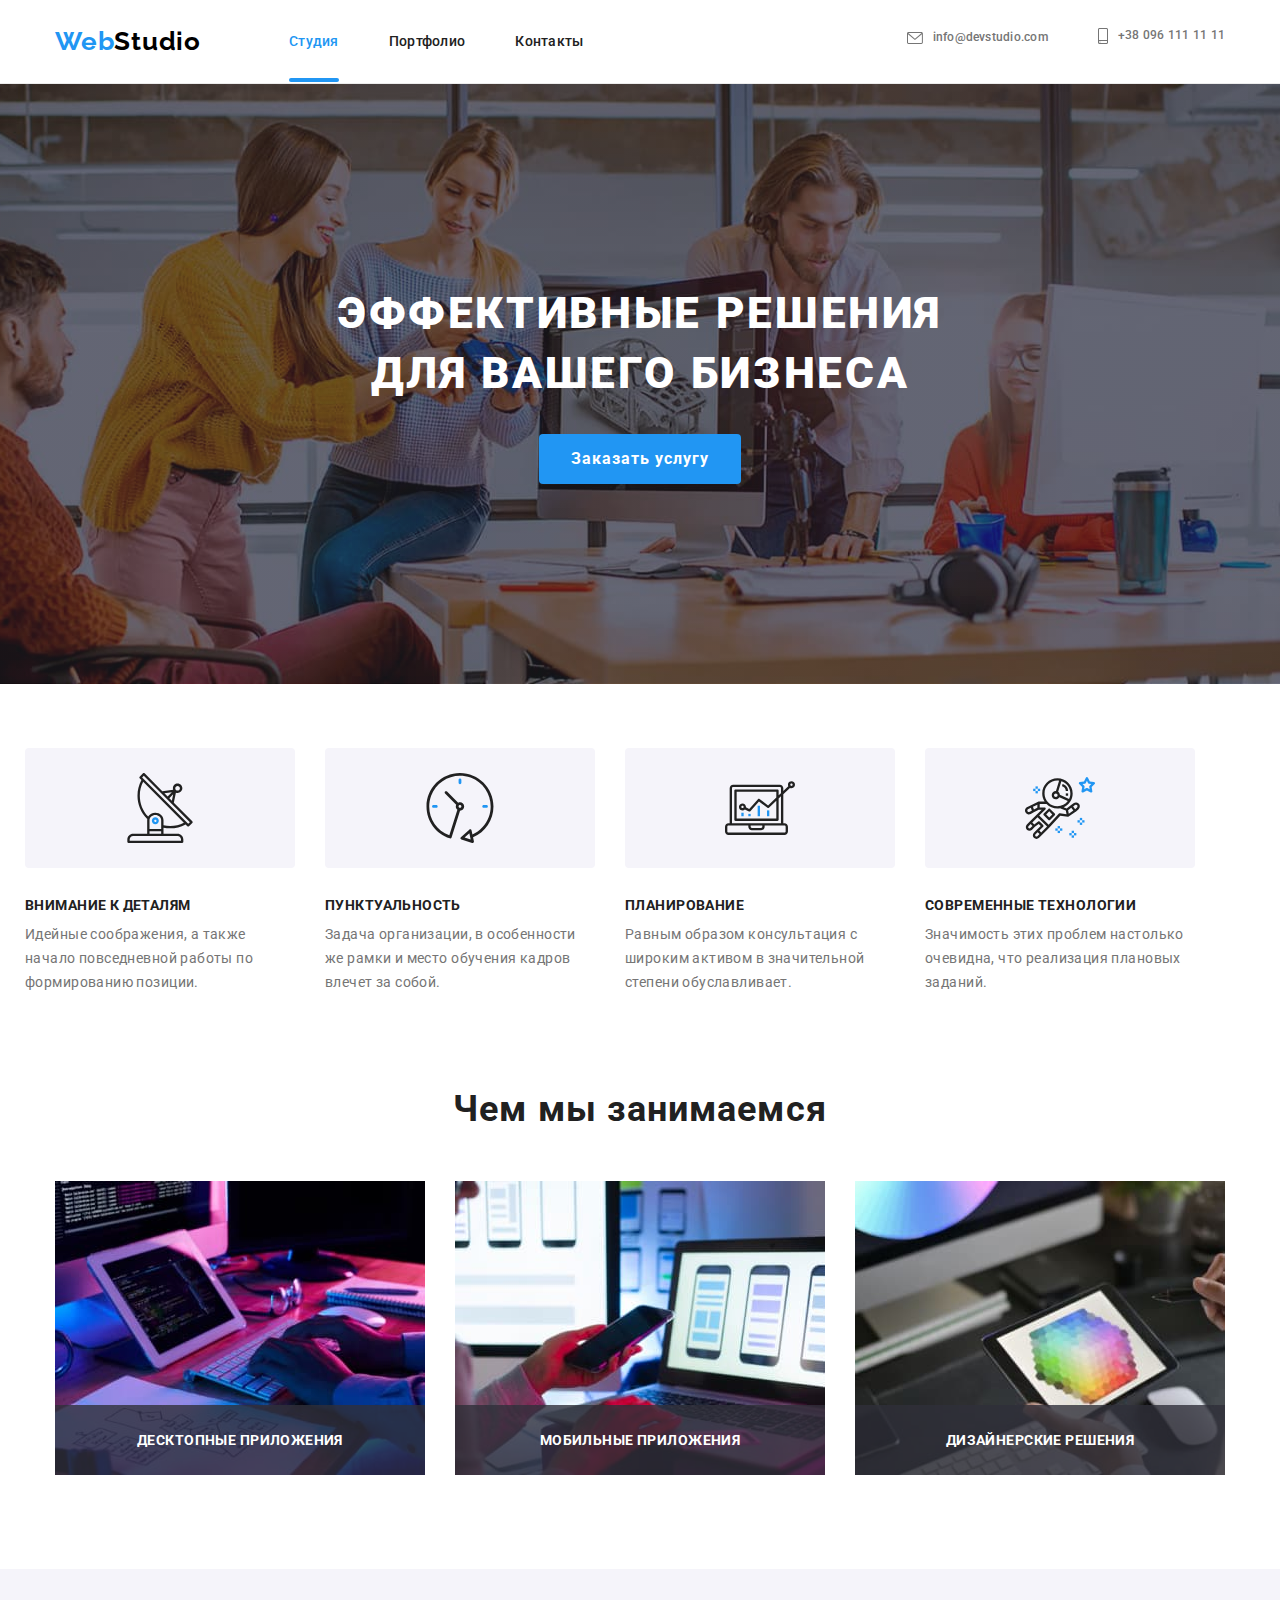
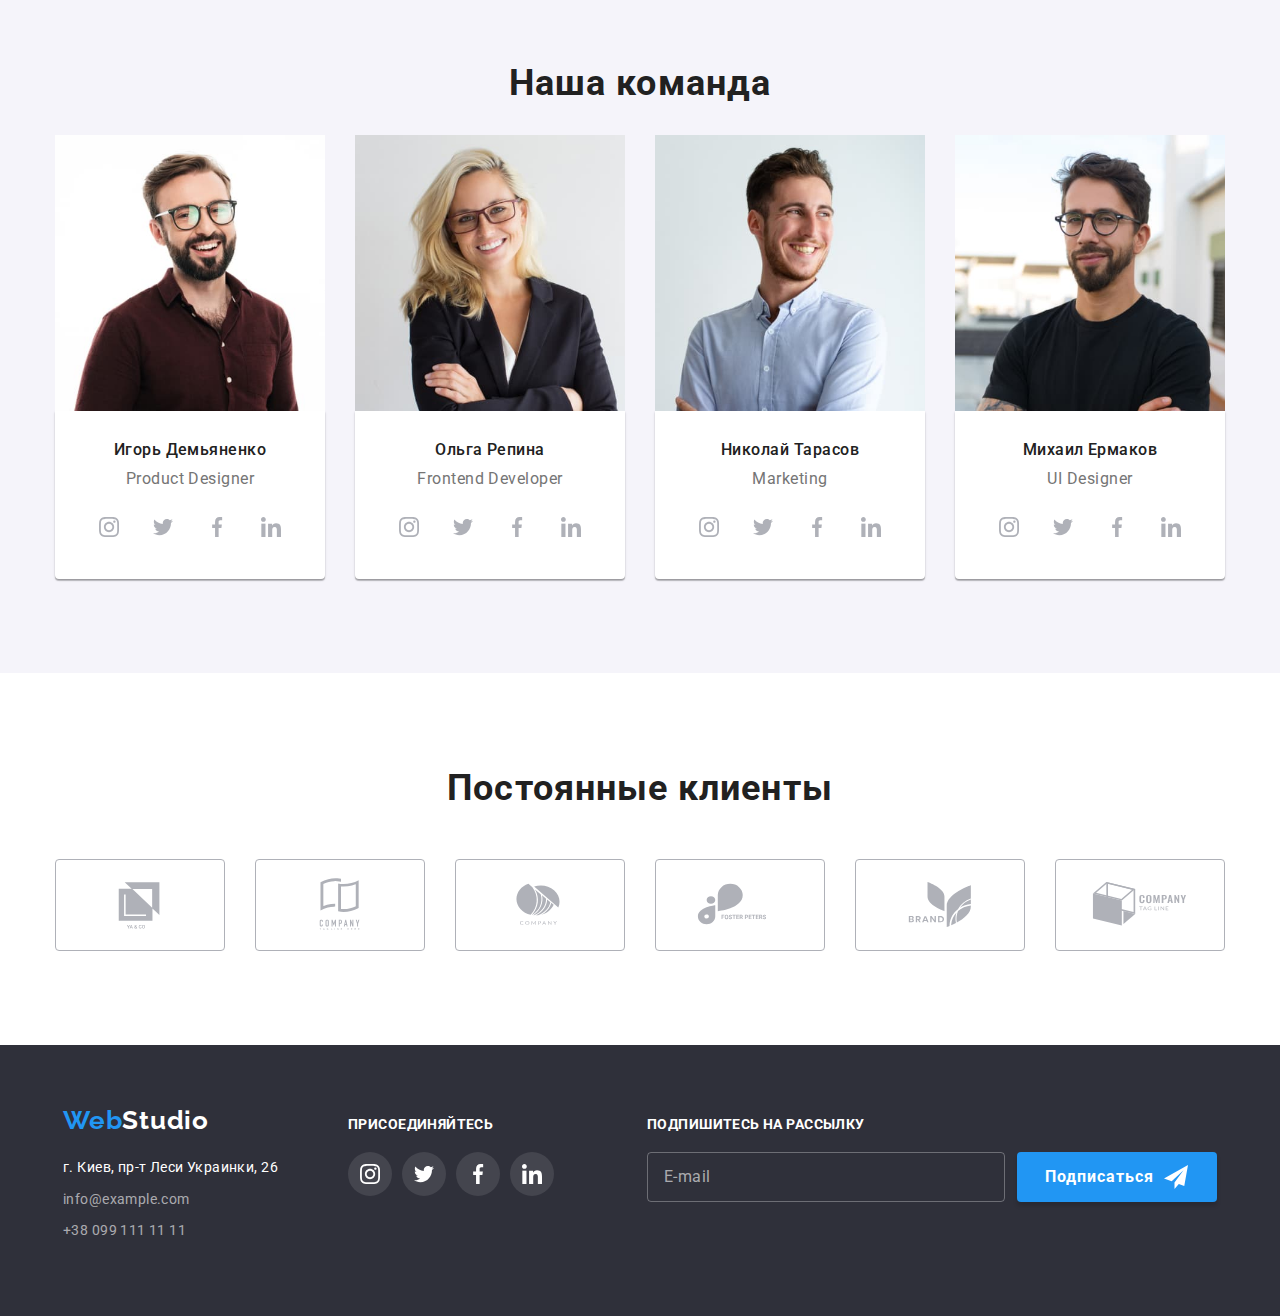
==== commit c6d7b1da: "виправив помилки" ====
--- a/index.html
+++ b/index.html
@@ -172,20 +172,13 @@
           <ul class="activity__list list">
             <li class="activity__item">
               <picture>
-                <source
-                  media="(min-width: 1200px)"
-                  srcset="./images/work/job-1.jpg 1x, ./images/work/job-1@2x.jpg 2x"
-                />
-                <source
-                  media="(min-width: 1200px)"
+                <source srcset="./images/work/job-1.jpg 1x, ./images/work/job-1@2x.jpg 2x" />
+                <source
                   srcset="./images/work/job-1.webp 1x, ./images/work/job-1@2x.webp 2x"
                   type="image/webp"
                 />
-                <img
-                  class="activity__img"
-                  src="./images/work/job-1@2x.jpg"
-                  alt="Человек работает за компютером"
-                />
+
+                <img class="activity__img" src="#" alt="Человек работает за ноутбуком" />
               </picture>
 
               <div class="activity__container">
@@ -203,11 +196,7 @@
                   srcset="./images/work/job-2.webp 1x, ./images/work/job-2@2x.webp 2x"
                   type="image/webp"
                 />
-                <img
-                  class="activity__img"
-                  src="./images/work/job-2@2x.jpg"
-                  alt="Человек работает с ноутбуком"
-                />
+                <img class="activity__img" src="#" alt="Человек работает с ноутбуком" />
               </picture>
               <div class="activity__container">
                 <p class="activity__content">Мобильные приложения</p>
@@ -216,19 +205,15 @@
             <li class="activity__item">
               <picture>
                 <source
-                  media="(min-width: 1200px)"
+                  media="(min-width:1200px)"
                   srcset="./images/work/job-3.jpg 1x, ./images/work/job-3@2x.jpg 2x"
                 />
                 <source
-                  media="(min-width: 1200px)"
+                  media="(min-width:1200px)"
                   srcset="./images/work/job-3.webp 1x, ./images/work/job-3@2x.webp 2x"
                   type="image/webp"
                 />
-                <img
-                  class="activity__img"
-                  src="./images/work/job-3@2x.jpg"
-                  alt="Человек работает с планшетом"
-                />
+                <img class="activity__img" src="#" alt="Человек работает с планшетом" />
               </picture>
               <div class="activity__container">
                 <p class="activity__content">Дизайнерские решения</p>
@@ -284,7 +269,7 @@
                   type="image/webp"
                 />
 
-                <img class="team__img" src="./images/team/desktop/team-1.jpg" alt="Парень" />
+                <img class="team__img" src="#" alt="Парень" />
               </picture>
 
               <div class="team__card">
@@ -364,7 +349,7 @@
                   type="image/webp"
                 />
 
-                <img class="team__img" src="./images/team/desktop/team-2.jpg" alt="Девушка" />
+                <img class="team__img" src="#" alt="Девушка" />
               </picture>
               <div class="team__card">
                 <h3 class="team__subtitle">Ольга Репина</h3>
@@ -443,7 +428,7 @@
                   type="image/webp"
                 />
 
-                <img class="team__img" src="./images/team/desktop/team-3.jpg" alt="Парень" />
+                <img class="team__img" src="#" alt="Парень" />
               </picture>
               <div class="team__card">
                 <h3 class="team__subtitle">Николай Тарасов</h3>
--- a/css/main.min.css
+++ b/css/main.min.css
@@ -1,5 +1,5 @@
 :root{--accent-color: #2196f3;--main-color: #212121;--second-color: #757575;--third-color: #ffffff;--background-color: #c4c4c4;--footer-color: #2f303a;--logo-color: #000000;--button-color: #188ce8;--icons-color: #afb1b8;--social-color: rgba(255, 255, 255, 0.1);--contacts-color: rgba(255, 255, 255, 0.6);--gradient-color: rgba(47, 48, 58, 0.4);--activity-color: rgba(47, 48, 58, 0.8);--backdrop-color: rgba(0, 0, 0, 0.2);--container-color: #f5f4fa;--overlay-color: rgba(33, 150, 243, 0.9);--card-shadow: 0px 1px 3px rgba(0, 0, 0, 0.12), 0px 1px 1px rgba(0, 0, 0, 0.14),
     0px 2px 1px rgba(0, 0, 0, 0.2);--btn-shadow: 0px 3px 1px rgba(0, 0, 0, 0.1), 0px 1px 2px rgba(0, 0, 0, 0.08),
     0px 2px 2px rgba(0, 0, 0, 0.12);--portfolio-shadow: 0px 1px 1px rgba(0, 0, 0, 0.12), 0px 4px 4px rgba(0, 0, 0, 0.06),
-    1px 4px 6px rgba(0, 0, 0, 0.16)}.visually-hidden{position:absolute;clip:rect(0 0 0 0);width:1px;height:1px;margin:-1px}.list{list-style:none}.link{text-decoration:none}body{font-family:'Roboto', sans-serif;color:var(--main-color)}h1,h2,h3,p,ul{margin-top:0px;margin-bottom:0px}ul{padding-left:0px}img{display:block;max-width:100%;height:auto}.section{padding-top:60px;padding-bottom:60px}@media screen and (min-width: 768px){.section{padding-top:60px;padding-bottom:60px}}@media screen and (min-width: 1200px){.section{padding-top:94px;padding-bottom:94px}}.container{padding-left:15px;padding-right:15px}@media screen and (min-width: 480px){.container{width:480px;margin:auto}}@media screen and (min-width: 768px){.container{width:768px}}@media screen and (min-width: 1200px){.container{width:1200px}}.backdrop{position:fixed;top:0;left:0;width:100vw;height:100vh;background-color:var(--backdrop-color);transition:opacity 250ms linear, visibility 250ms linear}.is-hidden{opacity:0;visibility:hidden;pointer-events:none}.modal{position:absolute;left:50%;top:50%;width:450px;height:609px;background-color:var(--third-color);transform:translate(-50%, -50%);padding:40px}.modal__close-btn{position:absolute;top:8px;right:8px;display:flex;justify-content:center;align-items:center;width:30px;height:30px;border-radius:50%;border:1px solid rgba(0,0,0,0.1);background-color:var(--third-color);cursor:pointer;padding:0;transition:fill 250ms cubic-bezier(0.4, 0, 0.2, 1)}.modal__close-btn:hover,.modal__close-btn:focus{fill:var(--accent-color)}@media screen and (min-width: 1200px){.modal{width:528px;height:581px}}.modal-form{display:flex;flex-direction:column}.modal-form__head{font-weight:700;font-size:20px;line-height:1.5;text-align:center;letter-spacing:0.03em;margin-bottom:12px}.modal-form__field{font-size:12px;line-height:14px;letter-spacing:0.01em;color:var(--second-color);margin-bottom:10px}.modal-form__field-message{font-size:12px;line-height:14px;letter-spacing:0.01em;color:var(--second-color)}.modal-form__container{position:relative;display:block;margin-top:4px}.modal-form__input{width:100%;height:40px;border:1px solid rgba(33,33,33,0.2);border-radius:4px;padding-left:42px;transition:border-color 250ms cubic-bezier(0.4, 0, 0.2, 1)}.modal-form__input:focus{outline:none;border-color:var(--accent-color)}.modal-form__icon{position:absolute;top:50%;left:12px;transform:translateY(-50%);transition:fill 250ms cubic-bezier(0.4, 0, 0.2, 1)}.modal-form__input:focus ~ .modal-form__icon{fill:var(--accent-color)}.modal-form__message{width:100%;height:120px;margin-top:4px;border:1px solid rgba(33,33,33,0.2);border-radius:4px;transition:border-color 250ms cubic-bezier(0.4, 0, 0.2, 1);padding:12px 16px;resize:none}.modal-form__message::placeholder{font-size:14px;line-height:1.14;letter-spacing:0.01em;color:rgba(117,117,117,0.5)}.modal-form__message:focus{outline:none;border-color:var(--accent-color)}.modal-form__checkbox:checked ~ .modal-form__checkbox-label::before{display:inline-block;content:'';width:16px;height:15px;background-image:url(../images/check.svg)}.modal-form__checkbox:focus ~ .modal-form__checkbox-label::before{outline:2px solid var(--accent-color)}.modal-form__checkbox-label{display:flex;align-items:center;justify-content:center;font-size:12px;line-height:1.17;letter-spacing:0.03em;color:var(--second-color);margin-top:20px;margin-bottom:30px}.modal-form__checkbox-label::before{display:inline-block;content:'';width:16px;height:15px;background-image:url(../images/vector.svg);margin-right:8px}.modal-form__label-link{color:var(--accent-color)}.modal-form__btn{align-self:center;min-width:200px;border:0px;padding:10px 55px;background-color:var(--accent-color);box-shadow:0px 4px 4px rgba(0,0,0,0.15);border-radius:4px;font-family:Roboto;font-weight:bold;font-size:16px;line-height:30px;text-align:center;letter-spacing:0.06em;color:var(--third-color);transition:background-color 250ms cubic-bezier(0.4, 0, 0.2, 1);cursor:pointer}.modal-form__btn:hover,.modal-form__btn:focus{background-color:var(--button-color)}@media screen and (min-width: 1200px){.modal-form__head{line-height:1.15}.modal-form__checkbox-label{font-size:14px;line-height:1.71}}.header{padding-top:16px;padding-bottom:16px;border-bottom:1px solid #ececec}.logo__accent{font-family:'Raleway', sans-serif;font-weight:700;font-size:24px;line-height:1.17;letter-spacing:0.03em;color:var(--accent-color)}.logo_color_black{font-family:'Raleway', sans-serif;font-weight:700;font-size:24px;line-height:1.17;letter-spacing:0.03em;color:var(--logo-color);margin-right:93px}.menu{display:none}.contacts{display:none}.menu-open{background-color:transparent;border:none;padding:0;line-height:0}.header-container{display:flex;align-items:center;justify-content:space-between}.mobile-menu{position:fixed;z-index:100;left:0;top:0;width:100vw;height:100vh;background-color:var(--third-color);opacity:0;visibility:hidden;pointer-events:none;transition:opacity 250ms cubic-bezier(0.4, 0, 0.2, 1)}.mobile-menu.is-open{opacity:1;visibility:visible;pointer-events:auto}.mobile-menu__container{position:relative;padding:48px 40px;display:flex;flex-direction:column;width:100%;height:100%}.mobile-menu__btn{position:absolute;top:10px;right:15px;display:flex;justify-content:center;align-items:center;border:none;background-color:var(--third-color);cursor:pointer;padding:0;transition:fill 250ms cubic-bezier(0.4, 0, 0.2, 1)}.mobile-menu__btn:hover,.mobile-menu__btn:focus{fill:var(--accent-color)}@media screen and (max-width: 767px){.nav-list__link{font-weight:500;font-size:40px;line-height:1.17;text-align:center;letter-spacing:0.02em;color:inherit;transition:color 250ms cubic-bezier(0.4, 0, 0.2, 1)}.nav-list__link:hover,.nav-list__link:focus{color:var(--accent-color)}.nav-list__item:not(:last-child){margin-bottom:32px}.nav-list__link_current{color:var(--accent-color)}.mobile-contacts{margin-top:auto}.mobile-contacts__item:not(:last-child){margin-bottom:32px}.mobile-menu__tel{font-weight:500;font-size:34px;line-height:1.25;letter-spacing:0.02em;color:var(--accent-color)}.mobile-menu__mail{font-weight:500;font-size:24px;line-height:1.17;letter-spacing:0.02em;color:var(--second-color)}.mobile-menu__mail:hover,.mobile-menu__mail:focus{color:var(--accent-color)}.mobile-social{display:flex;flex-wrap:wrap;margin-top:64px}.mobile-social__item:not(:last-child){margin-right:10px;border-right:1px solid rgba(33,33,33,0.2);padding-right:10px}.mobile-social__link{font-weight:500;font-size:18px;line-height:1.22;letter-spacing:0.02em;color:var(--accent-color)}}@media screen and (min-width: 768px){.header{padding-top:26px;padding-bottom:26px}.header-container{display:flex;justify-content:space-between;align-items:center}.logo_color_black{margin-right:88px}.menu-open{display:none}.menu{display:flex;align-items:center}.menu__link{position:relative;font-weight:500;font-size:14px;line-height:1.14;letter-spacing:0.02em;color:var(--main-color);transition:color 250ms cubic-bezier(0.4, 0, 0.2, 1)}.menu__link:hover,.menu__link:focus{color:var(--accent-color)}.menu__link_current{color:var(--accent-color)}.menu__link_current::after{display:block;content:'';position:absolute;bottom:-33px;width:100%;height:4px;border-radius:2px;background-color:var(--accent-color)}.menu__item:not(:last-child){margin-right:50px}.contacts{display:flex;align-items:baseline;flex-direction:column;margin-left:84px}.nav_header{display:flex;align-items:center}.contacts__link{font-weight:500;font-size:12px;line-height:1.16;letter-spacing:0.02em;color:var(--second-color);display:flex;flex-direction:row;justify-content:center;align-items:center;transition:color 250ms cubic-bezier(0.4, 0, 0.2, 1)}.contacts__link:hover,.contacts__link:focus{color:var(--accent-color)}.contacts__icon{margin-right:10px;display:block;fill:var(--second-color)}.contacts__link:hover .contacts__icon,.contacts__link:focus .contacts__icon{fill:var(--accent-color)}.contacts__item:not(:last-child){margin-bottom:10px}}@media screen and (min-width: 1200px){.logo__accent{font-size:26px;line-height:1.19}.logo_color_black{font-size:26px;line-height:1.19}.contacts{flex-direction:row}.contacts__item:not(:last-child){margin-right:50px}}.hero__title{max-width:420px;font-weight:900;font-size:26px;line-height:1.61;text-align:center;letter-spacing:0.06em;text-transform:uppercase;margin:auto;color:var(--third-color)}.modal-btn{min-width:200px;border-radius:4px;padding:10px 32px;border:0px;font-family:'Roboto', sans-serif;font-weight:700;font-size:16px;line-height:1.87;letter-spacing:0.06em;color:var(--third-color);cursor:pointer;background-color:var(--accent-color);transition:background-color 250ms cubic-bezier(0.4, 0, 0.2, 1);margin-top:30px}.modal-btn:hover,.modal-btn:focus{background-color:var(--button-color)}.hero{background-color:var(--background-color);text-align:center;padding:118px 0px;max-width:1600px;margin:0 auto;background-image:linear-gradient(var(--gradient-color), var(--gradient-color)),url(../images/hero/mobile/bg.jpg);background-repeat:no-repeat;background-position:center;background-size:cover}@media screen and (min-device-pixel-ratio: 2) and (min-width: 280px), screen and (min-resolution: 192dpi) and (min-width: 280px), screen and (min-resolution: 2dppx) and (min-width: 280px){.hero{background-image:linear-gradient(var(--gradient-color), var(--gradient-color)),url(../images/hero/mobile/bg@2x.jpg)}}@media screen and (min-width: 480px){.hero{background-image:linear-gradient(var(--gradient-color), var(--gradient-color)),url(../images/hero/tablet/bg.jpg)}}@media screen and (min-device-pixel-ratio: 2) and (min-width: 480px), screen and (min-resolution: 192dpi) and (min-width: 480px), screen and (min-resolution: 2dppx) and (min-width: 480px){.hero{background-image:linear-gradient(var(--gradient-color), var(--gradient-color)),url(../images/hero/tablet/bg@2x.jpg)}}@media screen and (min-width: 768px){.hero{background-image:linear-gradient(var(--gradient-color), var(--gradient-color)),url(../images/hero/desktop/bg.jpg)}}@media screen and (min-device-pixel-ratio: 2) and (min-width: 768px), screen and (min-resolution: 192dpi) and (min-width: 768px), screen and (min-resolution: 2dppx) and (min-width: 768px){.hero{background-image:linear-gradient(var(--gradient-color), var(--gradient-color)),url(../images/hero/desktop/bg@2x.jpg)}}@media screen and (min-width: 1200px){.hero{padding-top:200px;padding-bottom:200px}}.features__container{display:flex;justify-content:center;align-items:center;max-width:450px;height:120px;background-color:var(--container-color);border-radius:4px;margin-bottom:30px}.features__subtitle{margin-bottom:10px;font-weight:700;font-size:14px;line-height:1.14;letter-spacing:0.03em;text-transform:uppercase}.features__content{font-size:14px;line-height:1.71;letter-spacing:0.03em;color:var(--second-color)}@media screen and (max-width: 767px){.features__subtitle{text-align:center}.features__item{max-width:450px}.features__item:not(:last-child){margin-bottom:30px}}@media screen and (min-width: 768px){.features__list{display:flex;flex-wrap:wrap;margin-top:-30px;margin-left:-30px}.features__item{width:354px;margin-top:30px;margin-left:30px}}@media screen and (min-width: 1200px){.features__list{display:flex;flex-wrap:nowrap}.features__item{margin-top:0;margin-left:0;width:270px}.features__item:not(:last-child){margin-right:30px}}.activity{padding-bottom:94px}.activity__item{position:relative;width:370px}.activity__title{font-weight:700;font-size:36px;line-height:1.16;letter-spacing:0.03em;text-align:center;margin-bottom:50px}.activity__list{display:flex;justify-content:space-between}.activity__content{font-weight:bold;font-size:14px;line-height:16px;text-align:center;letter-spacing:0.03em;text-transform:uppercase;color:var(--third-color)}.activity__container{position:absolute;transform:translateY(-100%);display:flex;align-items:center;justify-content:center;width:100%;height:70px;background-color:var(--activity-color)}@media screen and (max-width: 1199px){.activity{display:none}}.team{background-color:#f5f4fa}.team__title{font-weight:700;font-size:28px;line-height:1.18;letter-spacing:0.03em;text-align:center;margin-bottom:30px}.team__list{display:flex;flex-wrap:wrap}.team__card{box-shadow:var(--card-shadow);border-radius:0px 0px 4px 4px;padding-top:30px;padding-bottom:30px}.team__subtitle{font-weight:500;font-size:16px;line-height:1.18;letter-spacing:0.03em;text-align:center;margin-bottom:10px}.team__content{font-size:16px;line-height:1.18;letter-spacing:0.03em;color:var(--second-color);text-align:center;margin-bottom:16px}.social-list{display:flex;justify-content:center}.social-list__link{display:flex;justify-content:center;align-items:center;width:44px;height:44px;border-radius:50%;fill:var(--icons-color);transition:fill 250ms cubic-bezier(0.4, 0, 0.2, 1),background-color 250ms cubic-bezier(0.4, 0, 0.2, 1)}.social-list__link:hover,.social-list__link:focus{background-color:var(--accent-color);fill:var(--third-color)}.social-list__item:not(:last-child){margin-right:10px}@media screen and (max-width: 767px){.team__item{width:450px}.team__item:not(:last-child){margin-bottom:30px}}@media screen and (min-width: 768px){.team__item{width:354px;margin-top:30px;margin-left:30px;margin-bottom:0}.team__list{margin-top:-30px;margin-left:-30px}}@media screen and (min-width: 1200px){.team__title{font-size:36px;line-height:1.16}.team__item{width:270px}}.customers__title{font-weight:700;font-size:28px;line-height:1.18;text-align:center;letter-spacing:0.03em;margin-bottom:30px}.customers__list{display:flex;flex-wrap:wrap;justify-content:center;margin-top:-30px;margin-left:-30px}.customers__item{width:210px;height:92px;margin-top:30px;margin-left:30px}.customers__link{display:flex;justify-content:center;align-items:center;width:100%;height:100%;border:var(--icons-color) 1px solid;border-radius:4px;transition:border-color 250ms cubic-bezier(0.4, 0, 0.2, 1)}.customers__link:hover,.customers__link:focus{fill:var(--accent-color);border-color:var(--accent-color)}.customers__icon{fill:var(--icons-color);transition:fill 250ms cubic-bezier(0.4, 0, 0.2, 1)}.customers__link:hover .customers__icon,.customers__link:focus .customers__icon{fill:var(--accent-color)}@media screen and (min-width: 768px){.customers__item{width:226px}}@media screen and (min-width: 1200px){.customers__title{font-size:36px;line-height:1.17;margin-bottom:50px}.customers__list{justify-content:space-between}.customers__item{width:170px}}.footer{background-color:var(--footer-color);padding-top:60px;padding-bottom:60px}.logo_color_white{display:block;font-family:'Raleway', sans-serif;font-weight:700;font-size:24px;line-height:1.17;letter-spacing:0.03em;color:var(--third-color);margin-bottom:20px;text-align:center}.address__item:not(:last-child){margin-bottom:8px}.address__link{display:block;text-align:center;font-style:normal;font-weight:400;font-size:14px;line-height:1.71;letter-spacing:0.03em;color:var(--third-color);transition:color 250ms cubic-bezier(0.4, 0, 0.2, 1)}.address__link:hover,.address__link:focus{color:var(--accent-color)}.address__contact{display:block;text-align:center;font-style:normal;font-weight:400;font-size:14px;line-height:1.71;letter-spacing:0.03em;color:var(--contacts-color);transition:color 250ms cubic-bezier(0.4, 0, 0.2, 1)}.address__contact:hover,.address__contact:focus{color:var(--accent-color)}.join__content{font-weight:bold;font-size:14px;line-height:16px;letter-spacing:0.03em;text-transform:uppercase;color:var(--third-color);margin-top:60px;margin-bottom:20px;text-align:center}.join__list{display:flex;justify-content:center;margin-bottom:60px}.join__icon{fill:var(--third-color)}.join__link{display:flex;justify-content:center;align-items:center;border-radius:50%;width:44px;height:44px;background-color:var(--social-color);transition:background-color 250ms cubic-bezier(0.4, 0, 0.2, 1)}.join__link:hover,.join__link:focus{background-color:var(--accent-color)}.join__item:not(:last-child){margin-right:10px}.footer-form__text{font-weight:bold;font-size:14px;line-height:16px;letter-spacing:0.03em;text-transform:uppercase;color:var(--third-color);margin-bottom:20px;text-align:center}.footer-form__container{display:flex;align-items:center;flex-direction:column;padding-left:15px;padding-right:15px}.footer-form__input{width:100%;height:50px;border:1px solid rgba(255,255,255,0.3);border-radius:4px;background-color:inherit;padding-left:16px;color:var(--third-color);outline:none;margin-bottom:20px}.footer-form__input::placeholder{font-size:16px;line-height:20px;align-items:center;letter-spacing:0.03em;color:var(--contacts-color)}.footer-form__btn{display:flex;align-items:center;min-width:200px;background:var(--accent-color);box-shadow:0px 4px 4px rgba(0,0,0,0.15);border-radius:4px;border:0px;color:var(--third-color);font-weight:bold;font-size:16px;line-height:30px;text-align:center;letter-spacing:0.06em;cursor:pointer;padding:10px 28px}.footer-form__btn::after{content:'';margin-left:10px;width:24px;height:24px;background-image:url(../images/send.svg)}@media screen and (min-width: 768px){.footer-top__container{display:flex;justify-content:space-around;align-items:baseline}.join__content{margin-top:0}.footer-form__text{margin-top:60px}.footer-form__input{width:450px}}@media screen and (min-width: 1200px){.logo_color_white{display:inline-block;font-size:26px;line-height:1.19}.address__link{display:inline-block}.address__contact{display:inline-block}.footer_container{display:flex;align-items:baseline;justify-content:center}.footer-form__container{display:flex;flex-direction:row;align-items:baseline;padding:0;justify-content:space-around}.footer-form__input{width:358px;margin-right:12px;margin-bottom:0}.nav_footer{margin-right:70px}.footer-form{margin-left:93px}.footer-form__text{display:inline-block;margin-top:0}}.filter{display:flex;flex-wrap:wrap;margin-bottom:40px}.filter__item{margin-bottom:15px}.filter__item:not(:last-child){margin-right:8px}.filter__btn{padding:6px 22px;font-weight:500;font-size:16px;line-height:1.62;letter-spacing:0.03em;cursor:pointer;border-radius:4px;background-color:#f5f4fa;color:var(--main-color);border:none;transition:color 250ms cubic-bezier(0.4, 0, 0.2, 1),background-color 250ms cubic-bezier(0.4, 0, 0.2, 1),box-shadow 250ms cubic-bezier(0.4, 0, 0.2, 1)}.filter__btn:hover,.filter__btn:focus{color:var(--third-color);background-color:var(--accent-color);box-shadow:var(--btn-shadow)}.portfolio__list{display:flex;flex-direction:column;align-items:center}.portfolio__img_overlay{position:relative;overflow:hidden}.portfolio__overlay{font-size:18px;line-height:1.6;letter-spacing:0.03em;color:var(--third-color);background-color:var(--overlay-color);padding:63px 24px;position:absolute;overflow:auto;top:0;left:0;width:100%;height:100%;transform:translateY(100%);transition:transform 250ms cubic-bezier(0.4, 0, 0.2, 1)}.portfolio__link:hover .portfolio__overlay,.portfolio__link:focus .portfolio__overlay{transform:translateY(0)}.portfolio__link{display:block;text-decoration:none;color:inherit;transition:box-shadow 250ms cubic-bezier(0.4, 0, 0.2, 1)}.portfolio__link:hover,.portfolio__link:focus{box-shadow:var(--portfolio-shadow)}.portfolio__card{padding:20px 24px;padding-right:0px;border:1px solid #eeeeee;border-top:none}.portfolio__subtitle{font-weight:700;font-size:18px;line-height:2;letter-spacing:0.06em;margin-bottom:4px}.portfolio__text{font-size:16px;line-height:1.87;letter-spacing:0.03em;color:var(--second-color)}@media screen and (max-width: 767px){.portfolio__item{max-width:450px;align-items:center}.portfolio__item:not(:last-child){margin-bottom:30px}}@media screen and (min-width: 768px){.filter{justify-content:center;margin-bottom:30px}.portfolio__item{width:354px;margin-top:30px;margin-left:30px}.portfolio__list{flex-wrap:wrap;flex-direction:row;margin-top:-30px;margin-left:-30px}}@media screen and (min-width: 1200px){.portfolio__item{width:370px;margin-bottom:0}.filter{display:flex;margin-bottom:50px;justify-content:center}}
+    1px 4px 6px rgba(0, 0, 0, 0.16)}.visually-hidden{position:absolute;clip:rect(0 0 0 0);width:1px;height:1px;margin:-1px}.list{list-style:none}.link{text-decoration:none}body{font-family:'Roboto', sans-serif;color:var(--main-color)}h1,h2,h3,p,ul{margin-top:0px;margin-bottom:0px}ul{padding-left:0px}img{display:block;max-width:100%;height:auto}.section{padding-top:60px;padding-bottom:60px}@media screen and (min-width: 768px){.section{padding-top:60px;padding-bottom:60px}}@media screen and (min-width: 1200px){.section{padding-top:94px;padding-bottom:94px}}.container{padding-left:15px;padding-right:15px}@media screen and (min-width: 480px){.container{width:480px;margin:auto}}@media screen and (min-width: 768px){.container{width:768px}}@media screen and (min-width: 1200px){.container{width:1200px}}.backdrop{position:fixed;top:0;left:0;width:100vw;height:100vh;background-color:var(--backdrop-color);transition:opacity 250ms linear, visibility 250ms linear}.is-hidden{opacity:0;visibility:hidden;pointer-events:none}.modal{position:absolute;left:50%;top:50%;width:450px;height:609px;background-color:var(--third-color);transform:translate(-50%, -50%);padding:40px}.modal__close-btn{position:absolute;top:8px;right:8px;display:flex;justify-content:center;align-items:center;width:30px;height:30px;border-radius:50%;border:1px solid rgba(0,0,0,0.1);background-color:var(--third-color);cursor:pointer;padding:0;transition:fill 250ms cubic-bezier(0.4, 0, 0.2, 1)}.modal__close-btn:hover,.modal__close-btn:focus{fill:var(--accent-color)}@media screen and (max-width: 450px){.modal{width:100%}}@media screen and (min-width: 1200px){.modal{width:528px;height:581px}}.modal-form{display:flex;flex-direction:column}.modal-form__head{font-weight:700;font-size:20px;line-height:1.5;text-align:center;letter-spacing:0.03em;margin-bottom:12px}.modal-form__field{font-size:12px;line-height:14px;letter-spacing:0.01em;color:var(--second-color);margin-bottom:10px}.modal-form__field-message{font-size:12px;line-height:14px;letter-spacing:0.01em;color:var(--second-color)}.modal-form__container{position:relative;display:block;margin-top:4px}.modal-form__input{width:100%;height:40px;border:1px solid rgba(33,33,33,0.2);border-radius:4px;padding-left:42px;transition:border-color 250ms cubic-bezier(0.4, 0, 0.2, 1)}.modal-form__input:focus{outline:none;border-color:var(--accent-color)}.modal-form__icon{position:absolute;top:50%;left:12px;transform:translateY(-50%);transition:fill 250ms cubic-bezier(0.4, 0, 0.2, 1)}.modal-form__input:focus ~ .modal-form__icon{fill:var(--accent-color)}.modal-form__message{width:100%;height:120px;margin-top:4px;border:1px solid rgba(33,33,33,0.2);border-radius:4px;transition:border-color 250ms cubic-bezier(0.4, 0, 0.2, 1);padding:12px 16px;resize:none}.modal-form__message::placeholder{font-size:14px;line-height:1.14;letter-spacing:0.01em;color:rgba(117,117,117,0.5)}.modal-form__message:focus{outline:none;border-color:var(--accent-color)}.modal-form__checkbox:checked ~ .modal-form__checkbox-label::before{display:inline-block;content:'';width:16px;height:15px;background-image:url(../images/check.svg)}.modal-form__checkbox:focus ~ .modal-form__checkbox-label::before{outline:2px solid var(--accent-color)}.modal-form__checkbox-label{display:flex;flex-wrap:wrap;align-items:center;justify-content:center;font-size:12px;line-height:1.17;letter-spacing:0.03em;color:var(--second-color);margin-top:20px;margin-bottom:30px}.modal-form__checkbox-label::before{display:inline-block;content:'';width:16px;height:15px;background-image:url(../images/vector.svg);margin-right:8px}.modal-form__label-link{color:var(--accent-color)}.modal-form__btn{align-self:center;min-width:200px;border:0px;padding:10px 55px;background-color:var(--accent-color);box-shadow:0px 4px 4px rgba(0,0,0,0.15);border-radius:4px;font-family:Roboto;font-weight:bold;font-size:16px;line-height:30px;text-align:center;letter-spacing:0.06em;color:var(--third-color);transition:background-color 250ms cubic-bezier(0.4, 0, 0.2, 1);cursor:pointer}.modal-form__btn:hover,.modal-form__btn:focus{background-color:var(--button-color)}@media screen and (min-width: 1200px){.modal-form__head{line-height:1.15}.modal-form__checkbox-label{font-size:14px;line-height:1.71}}.header{padding-top:16px;padding-bottom:16px;border-bottom:1px solid #ececec}.logo__accent{font-family:'Raleway', sans-serif;font-weight:700;font-size:24px;line-height:1.17;letter-spacing:0.03em;color:var(--accent-color)}.logo_color_black{font-family:'Raleway', sans-serif;font-weight:700;font-size:24px;line-height:1.17;letter-spacing:0.03em;color:var(--logo-color);margin-right:93px}.menu{display:none}.contacts{display:none}.menu-open{background-color:transparent;border:none;padding:0;line-height:0}.header-container{display:flex;align-items:center;justify-content:space-between}.mobile-menu{position:fixed;z-index:100;left:0;top:0;width:100vw;height:100vh;background-color:var(--third-color);opacity:0;visibility:hidden;pointer-events:none;transition:opacity 250ms cubic-bezier(0.4, 0, 0.2, 1)}.mobile-menu.is-open{opacity:1;visibility:visible;pointer-events:auto}.mobile-menu__container{position:relative;padding:48px 40px;display:flex;flex-direction:column;width:100%;height:100%}.mobile-menu__btn{position:absolute;top:10px;right:15px;display:flex;justify-content:center;align-items:center;border:none;background-color:var(--third-color);cursor:pointer;padding:0;transition:fill 250ms cubic-bezier(0.4, 0, 0.2, 1)}.mobile-menu__btn:hover,.mobile-menu__btn:focus{fill:var(--accent-color)}@media screen and (max-width: 767px){.nav-list__link{font-weight:500;font-size:40px;line-height:1.17;text-align:center;letter-spacing:0.02em;color:inherit;transition:color 250ms cubic-bezier(0.4, 0, 0.2, 1)}.nav-list__link:hover,.nav-list__link:focus{color:var(--accent-color)}.nav-list__item:not(:last-child){margin-bottom:32px}.nav-list__link_current{color:var(--accent-color)}.mobile-contacts{margin-top:auto}.mobile-contacts__item:not(:last-child){margin-bottom:32px}.mobile-menu__tel{font-weight:500;font-size:34px;line-height:1.25;letter-spacing:0.02em;color:var(--accent-color)}.mobile-menu__mail{font-weight:500;font-size:24px;line-height:1.17;letter-spacing:0.02em;color:var(--second-color)}.mobile-menu__mail:hover,.mobile-menu__mail:focus{color:var(--accent-color)}.mobile-social{display:flex;flex-wrap:wrap;margin-top:64px}.mobile-social__item:not(:last-child){margin-right:10px;border-right:1px solid rgba(33,33,33,0.2);padding-right:10px}.mobile-social__link{font-weight:500;font-size:18px;line-height:1.22;letter-spacing:0.02em;color:var(--accent-color)}}@media screen and (min-width: 768px){.header{padding-top:26px;padding-bottom:26px}.header-container{display:flex;justify-content:space-between;align-items:center}.logo_color_black{margin-right:88px}.menu-open{display:none}.menu{display:flex;align-items:center}.menu__link{position:relative;font-weight:500;font-size:14px;line-height:1.14;letter-spacing:0.02em;color:var(--main-color);transition:color 250ms cubic-bezier(0.4, 0, 0.2, 1)}.menu__link:hover,.menu__link:focus{color:var(--accent-color)}.menu__link_current{color:var(--accent-color)}.menu__link_current::after{display:block;content:'';position:absolute;bottom:-33px;width:100%;height:4px;border-radius:2px;background-color:var(--accent-color)}.menu__item:not(:last-child){margin-right:50px}.contacts{display:flex;align-items:baseline;flex-direction:column;margin-left:84px}.nav_header{display:flex;align-items:center}.contacts__link{font-weight:500;font-size:12px;line-height:1.16;letter-spacing:0.02em;color:var(--second-color);display:flex;flex-direction:row;justify-content:center;align-items:center;transition:color 250ms cubic-bezier(0.4, 0, 0.2, 1)}.contacts__link:hover,.contacts__link:focus{color:var(--accent-color)}.contacts__icon{margin-right:10px;display:block;fill:var(--second-color)}.contacts__link:hover .contacts__icon,.contacts__link:focus .contacts__icon{fill:var(--accent-color)}.contacts__item:not(:last-child){margin-bottom:10px}}@media screen and (min-width: 1200px){.logo__accent{font-size:26px;line-height:1.19}.logo_color_black{font-size:26px;line-height:1.19}.contacts{flex-direction:row}.contacts__item:not(:last-child){margin-right:50px}}.hero__title{max-width:420px;font-weight:900;font-size:26px;line-height:1.61;text-align:center;letter-spacing:0.06em;text-transform:uppercase;margin:auto;color:var(--third-color)}.modal-btn{min-width:200px;border-radius:4px;padding:10px 32px;border:0px;font-family:'Roboto', sans-serif;font-weight:700;font-size:16px;line-height:1.87;letter-spacing:0.06em;color:var(--third-color);cursor:pointer;background-color:var(--accent-color);transition:background-color 250ms cubic-bezier(0.4, 0, 0.2, 1);margin-top:30px}.modal-btn:hover,.modal-btn:focus{background-color:var(--button-color)}.hero{background-color:var(--background-color);text-align:center;padding:118px 0px;max-width:1600px;margin:0 auto;background-image:linear-gradient(var(--gradient-color), var(--gradient-color)),url(../images/hero/mobile/bg.jpg);background-repeat:no-repeat;background-position:center;background-size:cover}@media screen and (min-device-pixel-ratio: 2) and (min-width: 280px), screen and (min-resolution: 192dpi) and (min-width: 280px), screen and (min-resolution: 2dppx) and (min-width: 280px){.hero{background-image:linear-gradient(var(--gradient-color), var(--gradient-color)),url(../images/hero/mobile/bg@2x.jpg)}}@media screen and (min-width: 480px){.hero{background-image:linear-gradient(var(--gradient-color), var(--gradient-color)),url(../images/hero/tablet/bg.jpg)}}@media screen and (min-device-pixel-ratio: 2) and (min-width: 480px), screen and (min-resolution: 192dpi) and (min-width: 480px), screen and (min-resolution: 2dppx) and (min-width: 480px){.hero{background-image:linear-gradient(var(--gradient-color), var(--gradient-color)),url(../images/hero/tablet/bg@2x.jpg)}}@media screen and (min-width: 768px){.hero{background-image:linear-gradient(var(--gradient-color), var(--gradient-color)),url(../images/hero/desktop/bg.jpg)}}@media screen and (min-device-pixel-ratio: 2) and (min-width: 768px), screen and (min-resolution: 192dpi) and (min-width: 768px), screen and (min-resolution: 2dppx) and (min-width: 768px){.hero{background-image:linear-gradient(var(--gradient-color), var(--gradient-color)),url(../images/hero/desktop/bg@2x.jpg)}}@media screen and (min-width: 1200px){.hero{padding-top:200px;padding-bottom:200px}.hero__title{font-size:44px;line-height:1.36;max-width:620px}}.features__container{display:flex;justify-content:center;align-items:center;max-width:450px;height:120px;background-color:var(--container-color);border-radius:4px;margin-bottom:30px}.features__subtitle{margin-bottom:10px;font-weight:700;font-size:14px;line-height:1.14;letter-spacing:0.03em;text-transform:uppercase}.features__content{font-size:14px;line-height:1.71;letter-spacing:0.03em;color:var(--second-color)}@media screen and (max-width: 767px){.features__subtitle{text-align:center}.features__item{max-width:450px}.features__item:not(:last-child){margin-bottom:30px}}@media screen and (min-width: 768px){.features__list{display:flex;flex-wrap:wrap;margin-top:-30px;margin-left:-30px}.features__item{width:354px;margin-top:30px;margin-left:30px}}@media screen and (min-width: 1200px){.features__list{display:flex;flex-wrap:nowrap}.features__item{margin-top:0;margin-left:0;width:270px}.features__item:not(:last-child){margin-right:30px}}.activity{padding-bottom:94px}.activity__item{position:relative;width:370px}.activity__title{font-weight:700;font-size:36px;line-height:1.16;letter-spacing:0.03em;text-align:center;margin-bottom:50px}.activity__list{display:flex;justify-content:space-between}.activity__content{font-weight:bold;font-size:14px;line-height:16px;text-align:center;letter-spacing:0.03em;text-transform:uppercase;color:var(--third-color)}.activity__container{position:absolute;transform:translateY(-100%);display:flex;align-items:center;justify-content:center;width:100%;height:70px;background-color:var(--activity-color)}@media screen and (max-width: 1199px){.activity{display:none}}.team{background-color:#f5f4fa}.team__title{font-weight:700;font-size:28px;line-height:1.18;letter-spacing:0.03em;text-align:center;margin-bottom:30px}.team__list{display:flex;flex-wrap:wrap}.team__card{box-shadow:var(--card-shadow);border-radius:0px 0px 4px 4px;padding-top:30px;padding-bottom:30px;background-color:var(--third-color)}.team__subtitle{font-weight:500;font-size:16px;line-height:1.18;letter-spacing:0.03em;text-align:center;margin-bottom:10px}.team__content{font-size:16px;line-height:1.18;letter-spacing:0.03em;color:var(--second-color);text-align:center;margin-bottom:16px}.social-list{display:flex;justify-content:center}.social-list__link{display:flex;justify-content:center;align-items:center;width:44px;height:44px;border-radius:50%;fill:var(--icons-color);transition:fill 250ms cubic-bezier(0.4, 0, 0.2, 1),background-color 250ms cubic-bezier(0.4, 0, 0.2, 1)}.social-list__link:hover,.social-list__link:focus{background-color:var(--accent-color);fill:var(--third-color)}.social-list__item:not(:last-child){margin-right:10px}@media screen and (max-width: 767px){.team__item{width:450px}.team__item:not(:last-child){margin-bottom:30px}}@media screen and (min-width: 768px){.team__item{width:354px;margin-top:30px;margin-left:30px;margin-bottom:0}.team__list{margin-top:-30px;margin-left:-30px}}@media screen and (min-width: 1200px){.team__title{font-size:36px;line-height:1.16}.team__item{width:270px}}.customers__title{font-weight:700;font-size:28px;line-height:1.18;text-align:center;letter-spacing:0.03em;margin-bottom:30px}.customers__list{display:flex;flex-wrap:wrap;justify-content:center;margin-top:-30px;margin-left:-30px}.customers__item{width:210px;height:92px;margin-top:30px;margin-left:30px}.customers__link{display:flex;justify-content:center;align-items:center;width:100%;height:100%;border:var(--icons-color) 1px solid;border-radius:4px;transition:border-color 250ms cubic-bezier(0.4, 0, 0.2, 1)}.customers__link:hover,.customers__link:focus{fill:var(--accent-color);border-color:var(--accent-color)}.customers__icon{fill:var(--icons-color);transition:fill 250ms cubic-bezier(0.4, 0, 0.2, 1)}.customers__link:hover .customers__icon,.customers__link:focus .customers__icon{fill:var(--accent-color)}@media screen and (min-width: 768px){.customers__item{width:226px}}@media screen and (min-width: 1200px){.customers__title{font-size:36px;line-height:1.17;margin-bottom:50px}.customers__list{justify-content:space-between}.customers__item{width:170px}}.footer{background-color:var(--footer-color);padding-top:60px;padding-bottom:60px}.logo_color_white{display:block;font-family:'Raleway', sans-serif;font-weight:700;font-size:24px;line-height:1.17;letter-spacing:0.03em;color:var(--third-color);margin-bottom:20px;text-align:center}.address__item:not(:last-child){margin-bottom:8px}.address__link{display:block;text-align:center;font-style:normal;font-weight:400;font-size:14px;line-height:1.71;letter-spacing:0.03em;color:var(--third-color);transition:color 250ms cubic-bezier(0.4, 0, 0.2, 1)}.address__link:hover,.address__link:focus{color:var(--accent-color)}.address__contact{display:block;text-align:center;font-style:normal;font-weight:400;font-size:14px;line-height:1.71;letter-spacing:0.03em;color:var(--contacts-color);transition:color 250ms cubic-bezier(0.4, 0, 0.2, 1)}.address__contact:hover,.address__contact:focus{color:var(--accent-color)}.join__content{font-weight:bold;font-size:14px;line-height:16px;letter-spacing:0.03em;text-transform:uppercase;color:var(--third-color);margin-top:60px;margin-bottom:20px}.join__list{display:flex;justify-content:center;margin-bottom:60px}.join__icon{fill:var(--third-color)}.join__link{display:flex;justify-content:center;align-items:center;border-radius:50%;width:44px;height:44px;background-color:var(--social-color);transition:background-color 250ms cubic-bezier(0.4, 0, 0.2, 1)}.join__link:hover,.join__link:focus{background-color:var(--accent-color)}.join__item:not(:last-child){margin-right:10px}.footer-form__text{font-weight:bold;font-size:14px;line-height:16px;letter-spacing:0.03em;text-transform:uppercase;color:var(--third-color);margin-bottom:20px;text-align:center}.footer-form__container{display:flex;align-items:center;flex-direction:column;padding-left:15px;padding-right:15px}.footer-form__input{width:100%;height:50px;border:1px solid rgba(255,255,255,0.3);border-radius:4px;background-color:inherit;padding-left:16px;color:var(--third-color);outline:none;margin-bottom:20px}.footer-form__input::placeholder{font-size:16px;line-height:20px;align-items:center;letter-spacing:0.03em;color:var(--contacts-color)}.footer-form__btn{display:flex;align-items:center;min-width:200px;background:var(--accent-color);box-shadow:0px 4px 4px rgba(0,0,0,0.15);border-radius:4px;border:0px;color:var(--third-color);font-weight:bold;font-size:16px;line-height:30px;text-align:center;letter-spacing:0.06em;cursor:pointer;padding:10px 28px}.footer-form__btn::after{content:'';margin-left:10px;width:24px;height:24px;background-image:url(../images/send.svg)}@media screen and (min-width: 768px){.footer-top__container{display:flex;justify-content:space-around;align-items:baseline}.join__content{margin-top:0}.footer-form__text{margin-top:60px}.footer-form__input{width:450px}}@media screen and (min-width: 1200px){.logo_color_white{display:inline-block;font-size:26px;line-height:1.19}.address__link{display:inline-block}.address__contact{display:inline-block}.footer_container{display:flex;align-items:baseline;justify-content:center}.footer-form__container{display:flex;flex-direction:row;align-items:baseline;padding:0;justify-content:space-around}.footer-form__input{width:358px;margin-right:12px;margin-bottom:0}.nav_footer{margin-right:70px}.footer-form{margin-left:93px}.footer-form__text{display:inline-block;margin-top:0}}.filter{display:flex;flex-wrap:wrap;margin-bottom:40px}.filter__item{margin-bottom:15px}.filter__item:not(:last-child){margin-right:8px}.filter__btn{padding:6px 22px;font-weight:500;font-size:16px;line-height:1.62;letter-spacing:0.03em;cursor:pointer;border-radius:4px;background-color:#f5f4fa;color:var(--main-color);border:none;transition:color 250ms cubic-bezier(0.4, 0, 0.2, 1),background-color 250ms cubic-bezier(0.4, 0, 0.2, 1),box-shadow 250ms cubic-bezier(0.4, 0, 0.2, 1)}.filter__btn:hover,.filter__btn:focus{color:var(--third-color);background-color:var(--accent-color);box-shadow:var(--btn-shadow)}.portfolio__list{display:flex;flex-direction:column;align-items:center}.portfolio__img_overlay{position:relative;overflow:hidden}.portfolio__overlay{font-size:18px;line-height:1.6;letter-spacing:0.03em;color:var(--third-color);background-color:var(--overlay-color);padding:63px 24px;position:absolute;overflow:auto;top:0;left:0;width:100%;height:100%;transform:translateY(100%);transition:transform 250ms cubic-bezier(0.4, 0, 0.2, 1)}.portfolio__link:hover .portfolio__overlay,.portfolio__link:focus .portfolio__overlay{transform:translateY(0)}.portfolio__link{display:block;text-decoration:none;color:inherit;transition:box-shadow 250ms cubic-bezier(0.4, 0, 0.2, 1)}.portfolio__link:hover,.portfolio__link:focus{box-shadow:var(--portfolio-shadow)}.portfolio__card{padding:20px 24px;padding-right:0px;border:1px solid #eeeeee;border-top:none}.portfolio__subtitle{font-weight:700;font-size:18px;line-height:2;letter-spacing:0.06em;margin-bottom:4px}.portfolio__text{font-size:16px;line-height:1.87;letter-spacing:0.03em;color:var(--second-color)}@media screen and (max-width: 767px){.portfolio__item{max-width:450px;align-items:center}.portfolio__item:not(:last-child){margin-bottom:30px}}@media screen and (min-width: 768px){.filter{justify-content:center;margin-bottom:30px}.portfolio__item{width:354px;margin-top:30px;margin-left:30px}.portfolio__list{flex-wrap:wrap;flex-direction:row;margin-top:-30px;margin-left:-30px}}@media screen and (min-width: 1200px){.portfolio__item{width:370px;margin-bottom:0}.filter{display:flex;margin-bottom:50px;justify-content:center}}
 /*# sourceMappingURL=main.min.css.map */